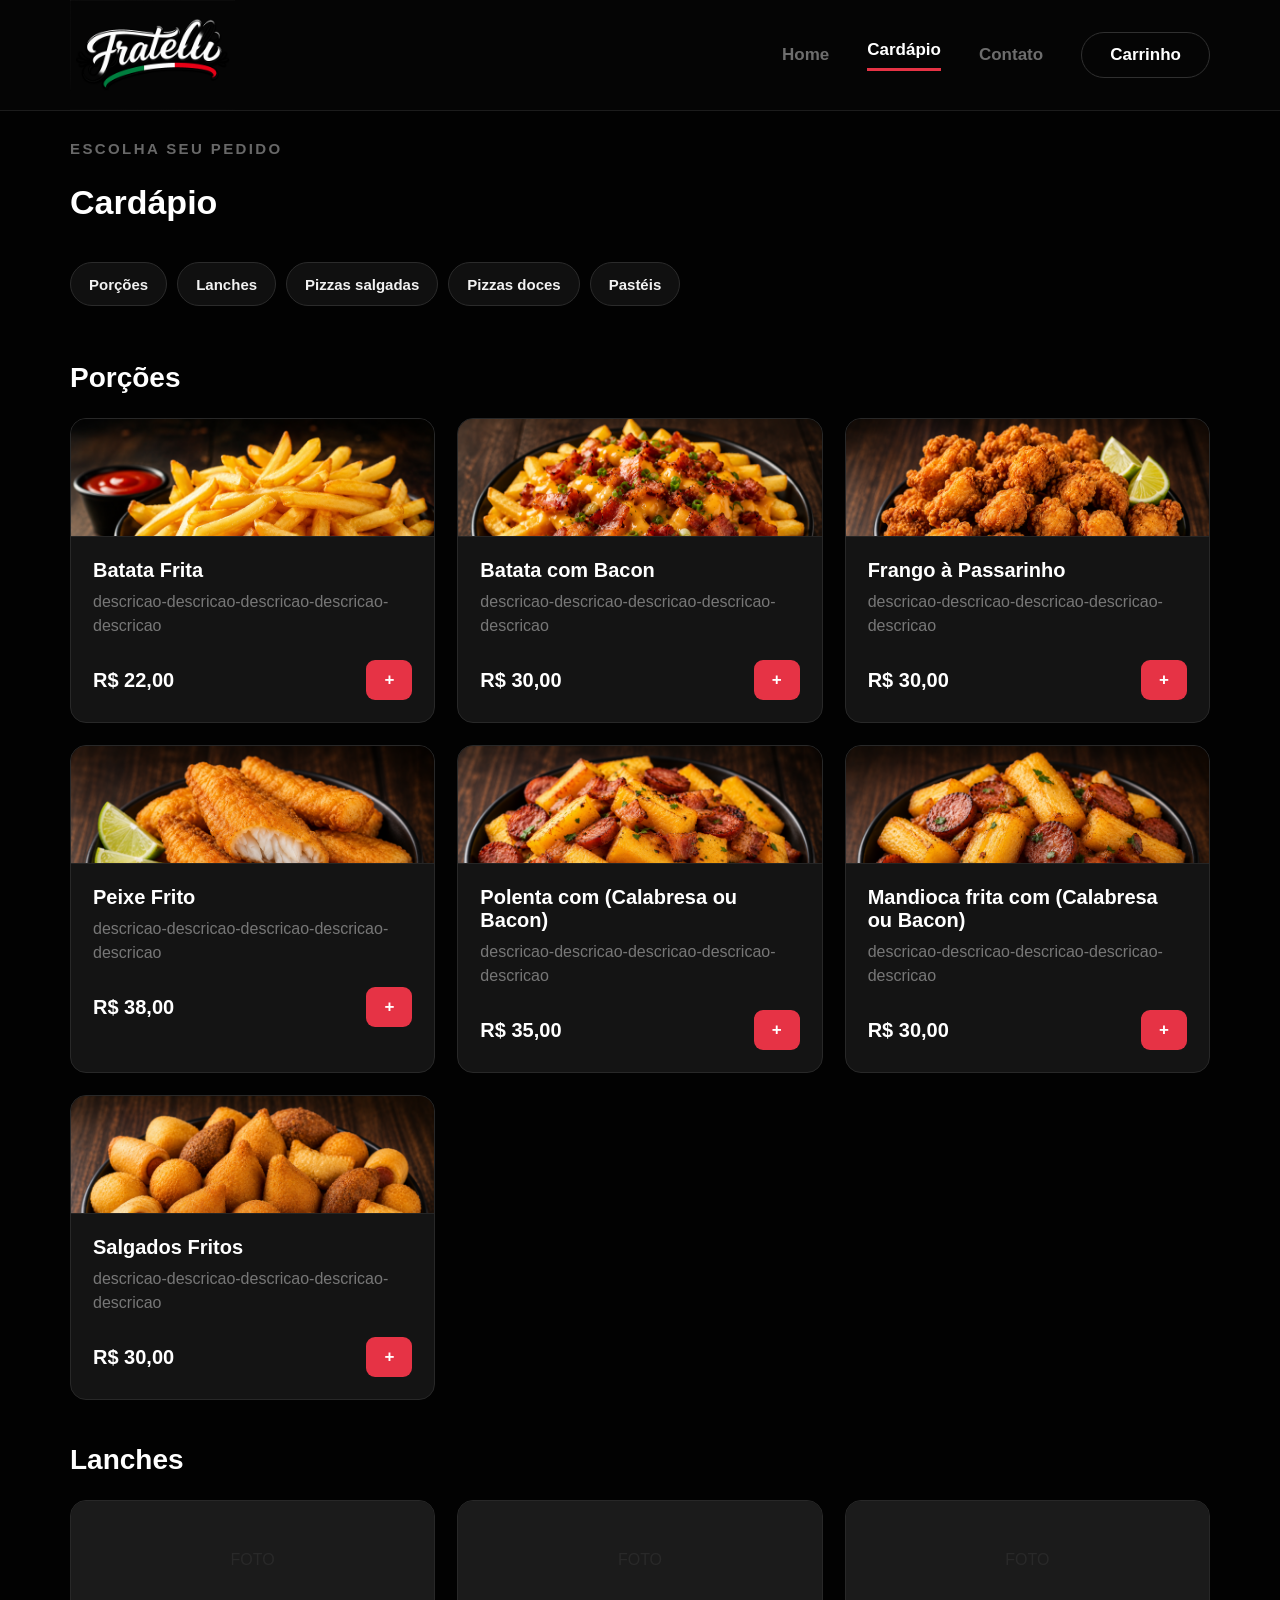
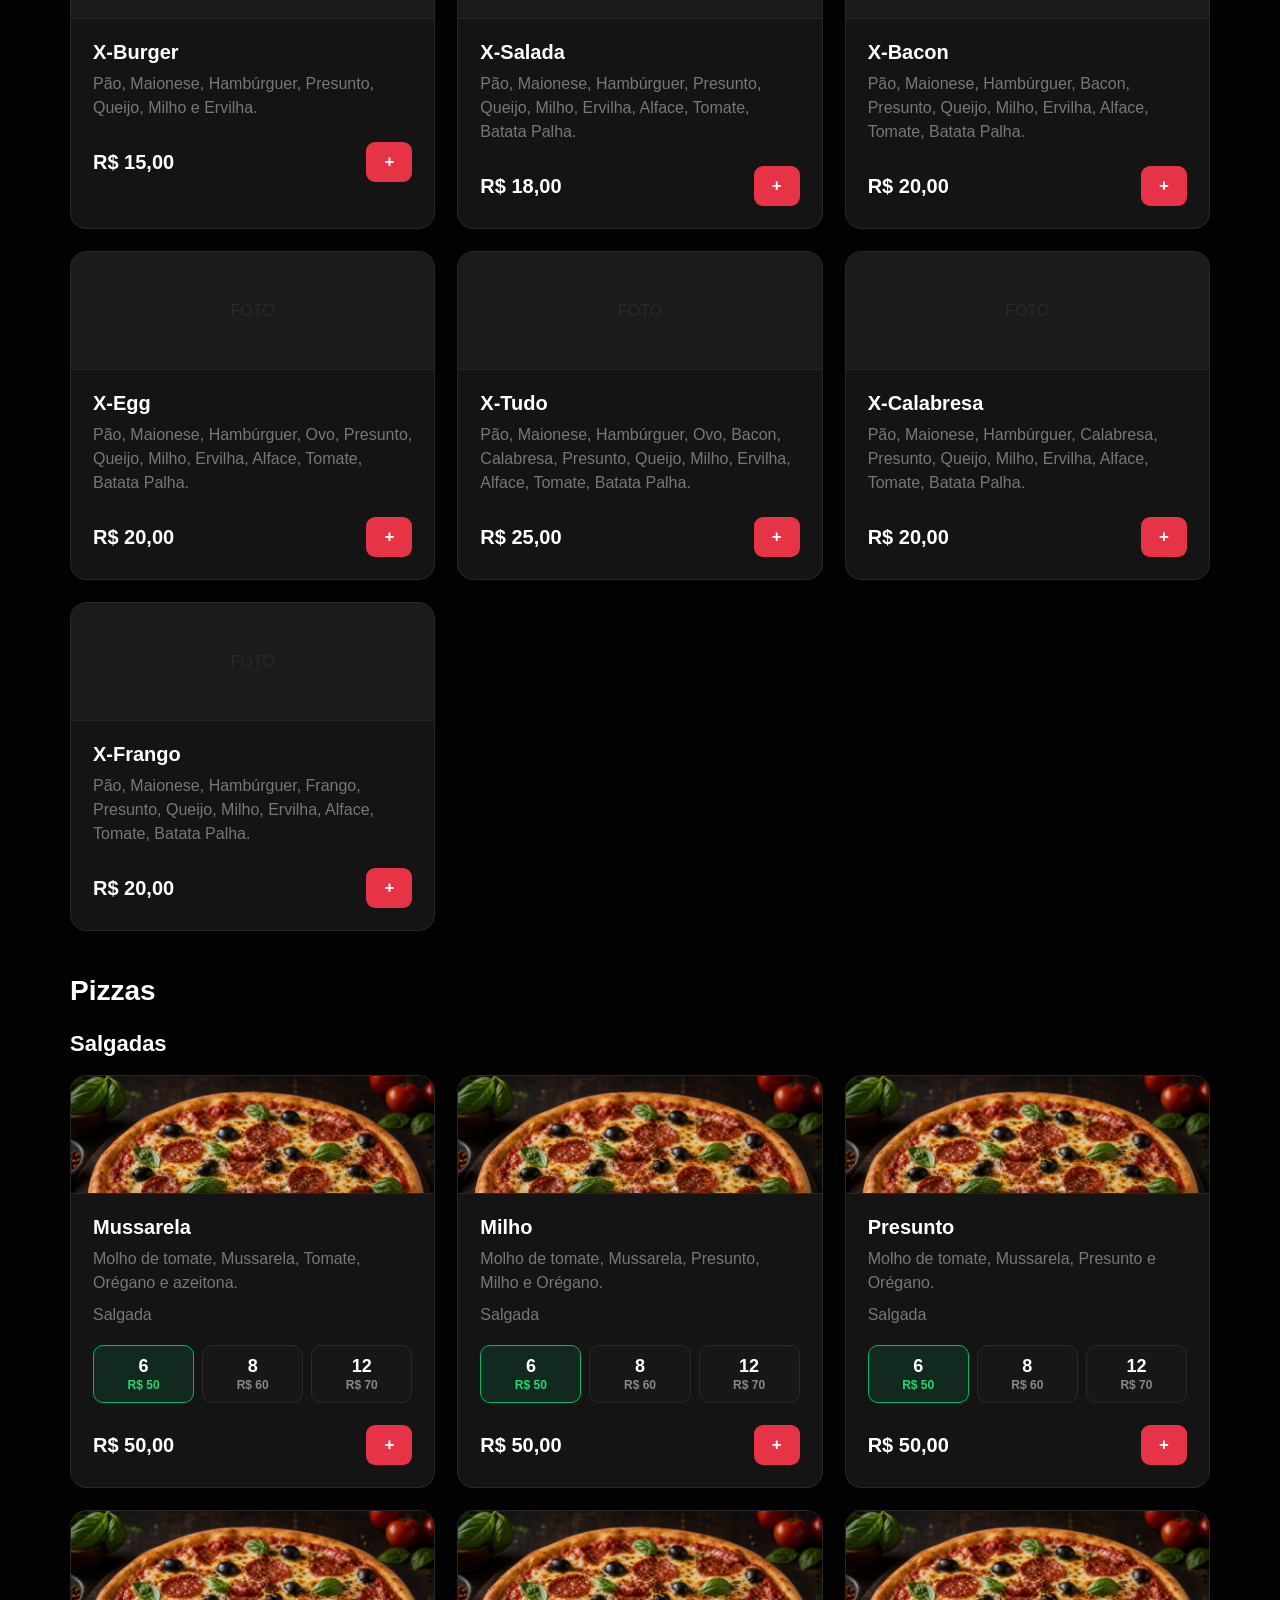
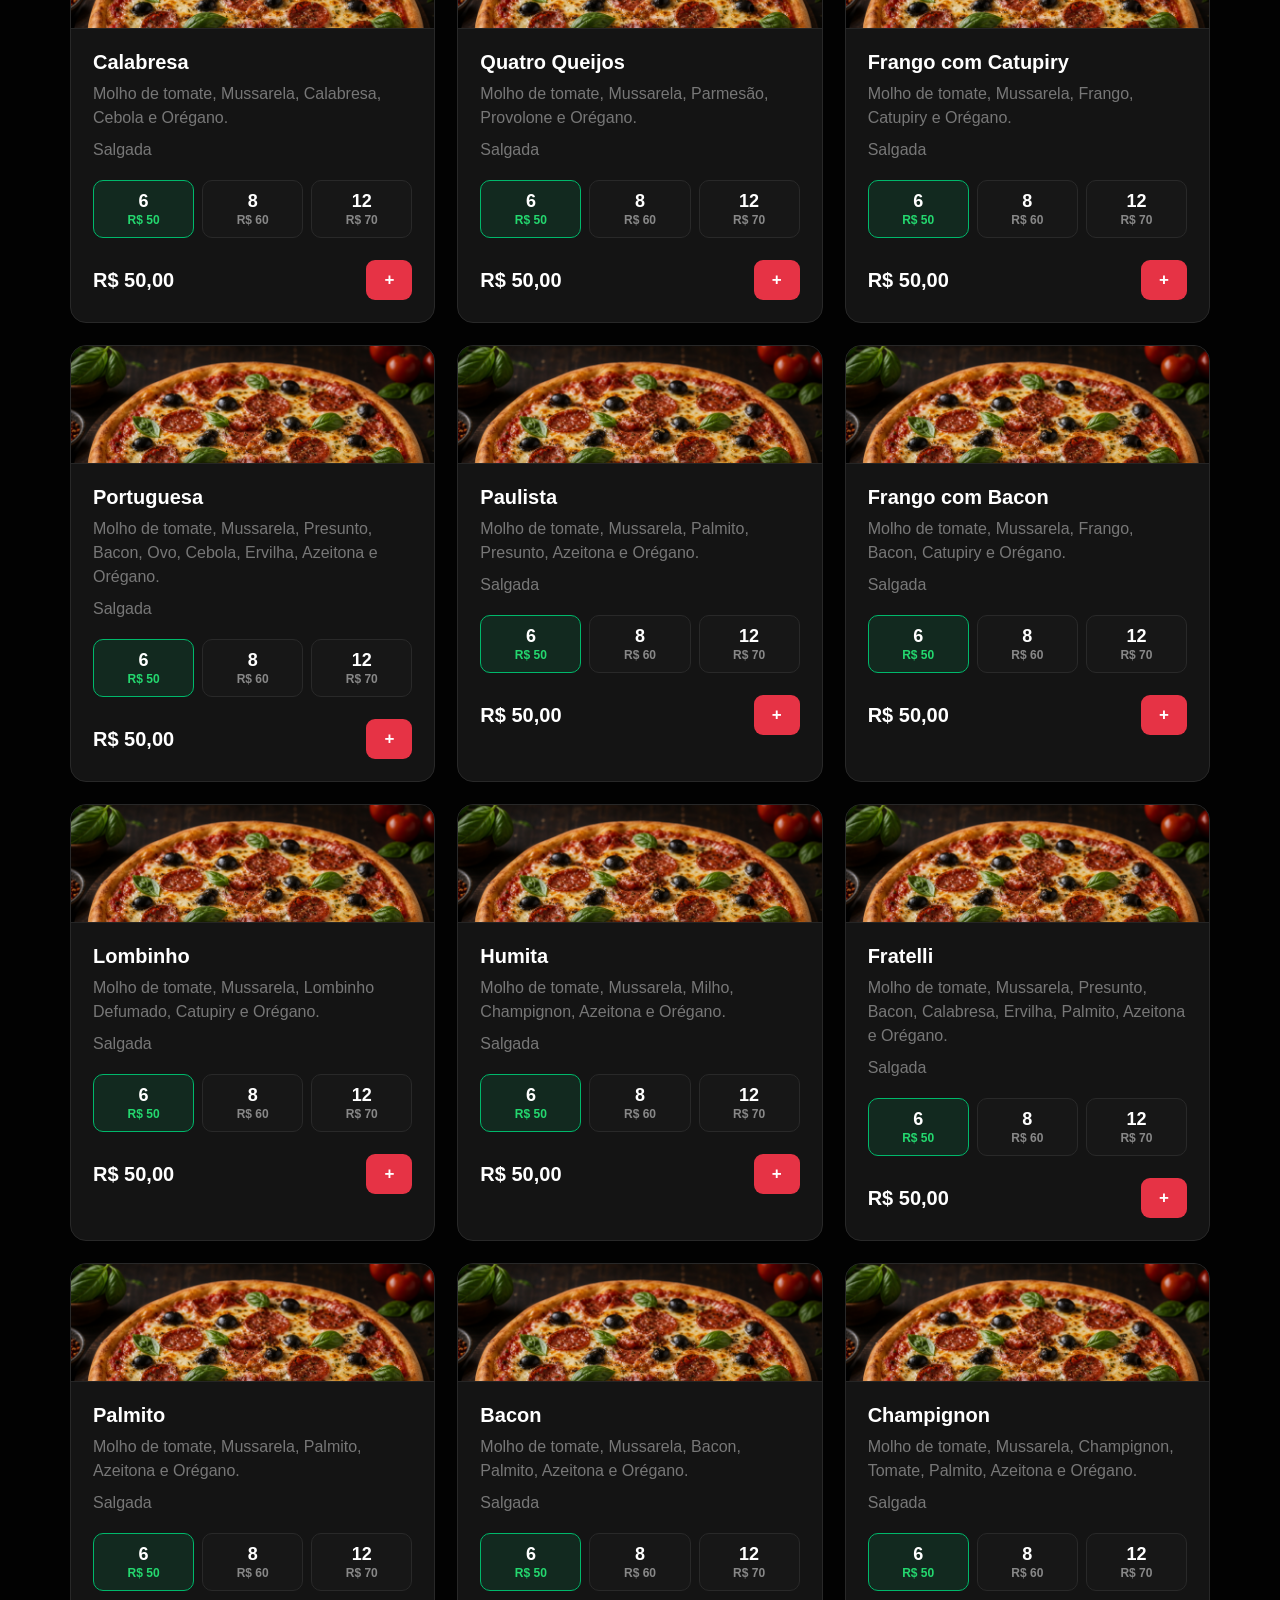
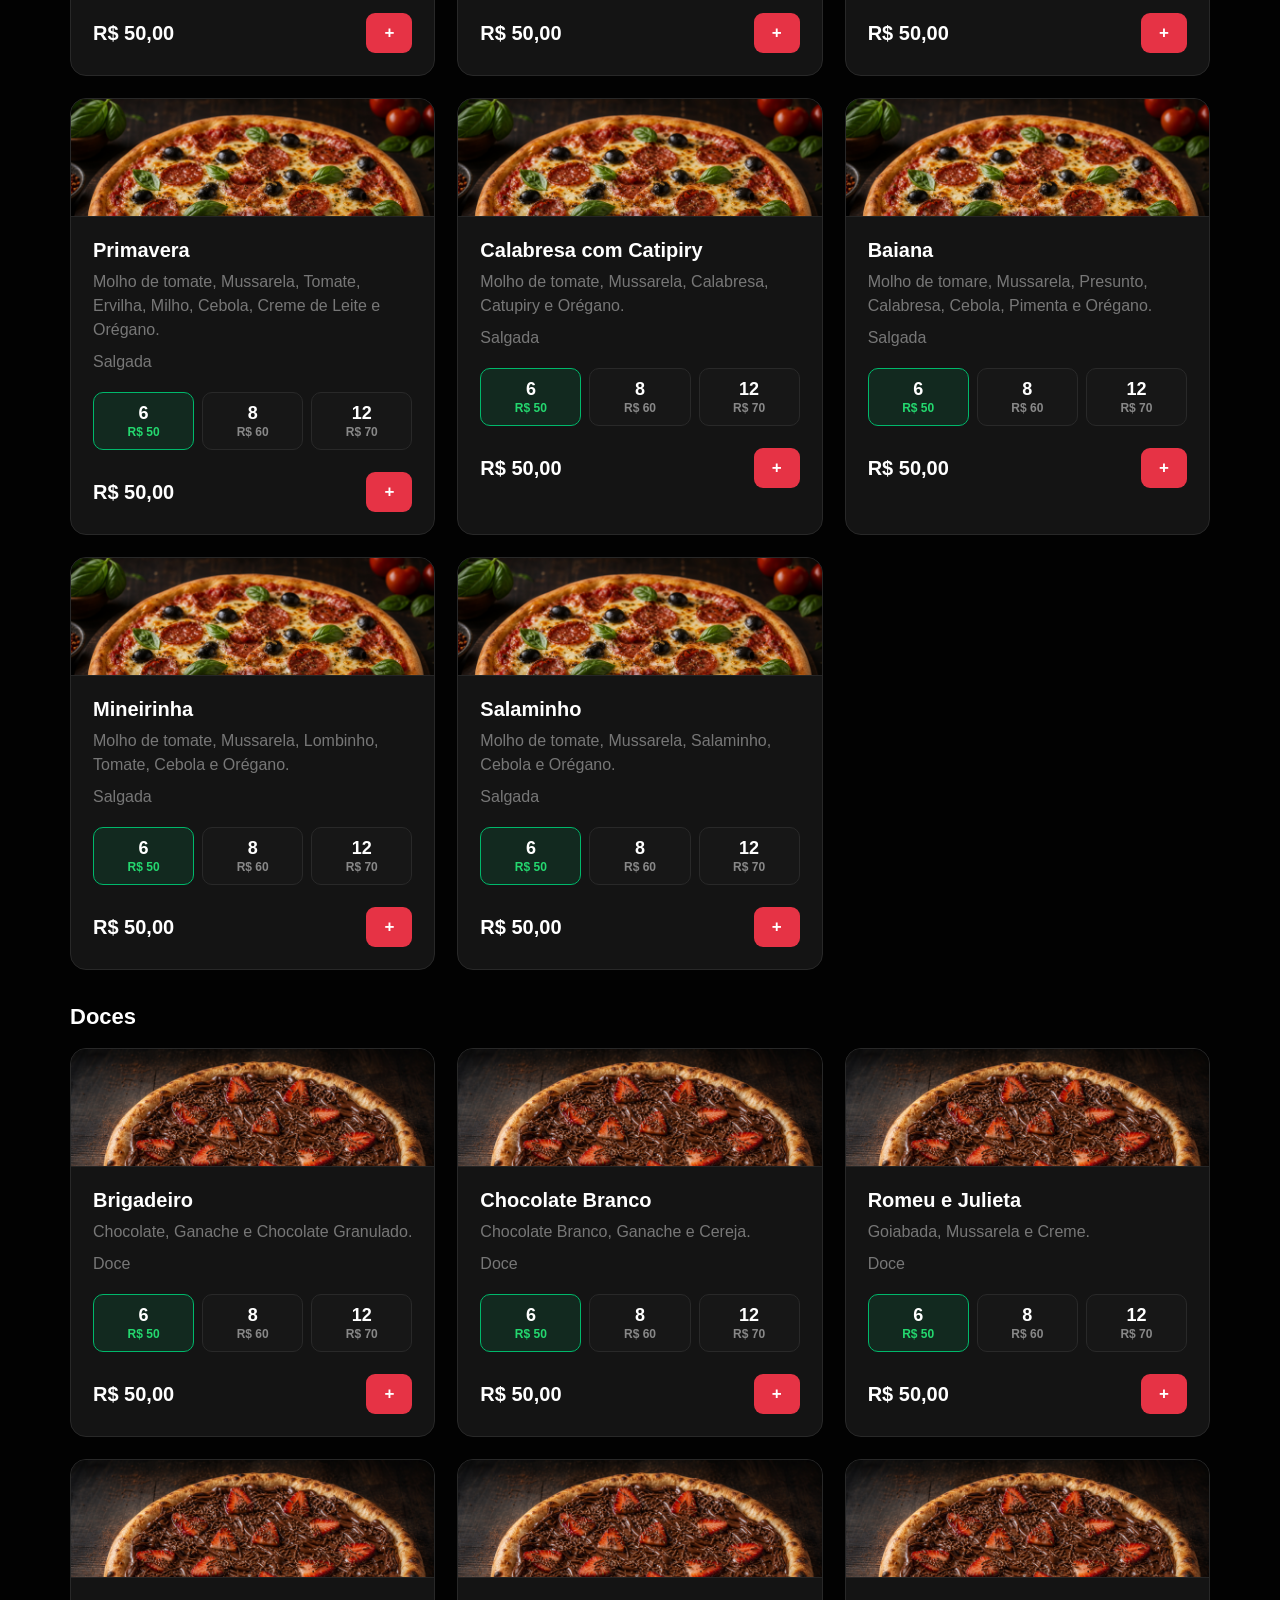
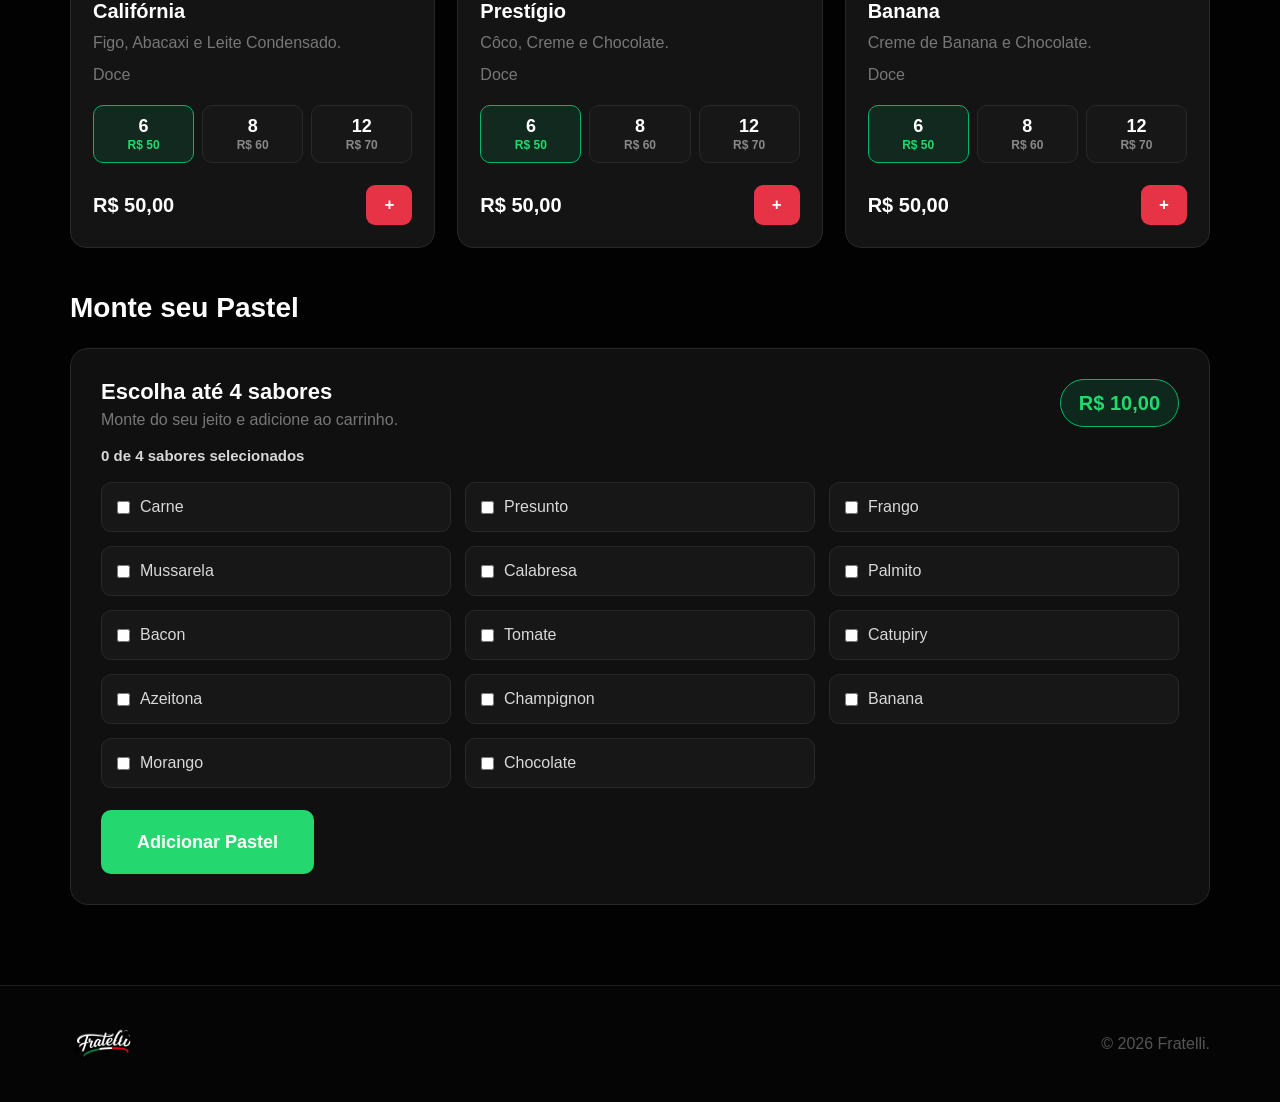
==== cardapio.html @ b5bcf0e9 "Versão inicial com estrutura e funções iniciais" ====
<!DOCTYPE html>
<html lang="pt-BR">
<head>
  <meta charset="UTF-8">
  <meta name="viewport" content="width=device-width, initial-scale=1.0">
  <title>Cardápio | Fratelli</title>
  <link rel="stylesheet" href="css/style.css">
  <script defer src="js/app.js"></script>
  <script defer src="js/cart.js"></script>
  <script defer src="js/cardapio.js"></script>
</head>
<body>

<header class="header">
  <div class="container nav-wrapper">
    <a href="index.html" aria-label="Fratelli">
      <img src="assets/logo.png" class="logo" alt="Logo Fratelli" onerror="this.style.display='none'">
    </a>

    <nav class="desktop-menu">
      <a href="index.html" class="">Home</a>
<a href="cardapio.html" class="active">Cardápio</a>
<a href="contato.html" class="">Contato</a>
<a href="carrinho.html" class="nav-cart ">Carrinho</a>
    </nav>

    <button class="mobile-btn" onclick="toggleMenu()" aria-label="Abrir menu">
      ☰
    </button>
  </div>

  <nav id="mobileMenu" class="mobile-menu">
    <a href="index.html" onclick="closeMenu()">Home</a>
<a href="cardapio.html" onclick="closeMenu()">Cardápio</a>
<a href="contato.html" onclick="closeMenu()">Contato</a>
<a href="carrinho.html" onclick="closeMenu()">Carrinho</a>
  </nav>
</header>


<main class="container page-spacing">
  <p class="eyebrow">Escolha seu pedido</p>
  <h1 class="page-title">Cardápio</h1>
  <p id="aviso-cardapio" class="product-meta"></p>

  <nav class="menu-sections" aria-label="Seções do cardápio">
    <a href="#porcoes-section">Porções</a>
    <a href="#lanches-section">Lanches</a>
    <a href="#pizzas-salgadas-section">Pizzas salgadas</a>
    <a href="#pizzas-doces-section">Pizzas doces</a>
    <a href="#pasteis-section">Pastéis</a>
  </nav>

  <section id="porcoes-section" class="menu-section">
    <h2 class="category-title">Porções</h2>
    <div id="porcoes" class="products-grid"></div>
  </section>

  <section id="lanches-section" class="menu-section">
    <h2 class="category-title">Lanches</h2>
    <div id="lanches" class="products-grid"></div>
  </section>

  <section id="pizzas-section" class="menu-section">
    <h2 class="category-title">Pizzas</h2>
    <div id="pizzas-salgadas-section" class="pizza-group">
      <h3 class="subcategory-title">Salgadas</h3>
      <div id="pizzas-salgadas" class="products-grid"></div>
    </div>

    <div id="pizzas-doces-section" class="pizza-group">
      <h3 class="subcategory-title">Doces</h3>
      <div id="pizzas-doces" class="products-grid"></div>
    </div>
  </section>

  <section id="pasteis-section" class="menu-section">
    <h2 class="category-title">Monte seu Pastel</h2>

    <div class="glass-card pastel-box reveal">
      <div class="pastel-head">
        <div>
          <h3>Escolha até 4 sabores</h3>
          <p class="pastel-text">Monte do seu jeito e adicione ao carrinho.</p>
        </div>

        <strong class="pastel-price">R$ 10,00</strong>
      </div>

      <p id="pastel-contador" class="pastel-counter">0 de 4 sabores selecionados</p>

      <div id="sabores" class="sabores-grid"></div>

      <button class="btn-green big-btn" onclick="adicionarPastel()">
        Adicionar Pastel
      </button>
    </div>
  </section>
</main>

<footer>
  <div class="container footer-content">
    <img src="assets/logo.png" class="footer-logo" alt="Logo Fratelli" onerror="this.style.display='none'">
    <p>© 2026 Fratelli.</p>
  </div>
</footer>
</body>
</html>
---- css/style.css ----
html,
body {
  overflow-x: hidden;
}

:root {
  --bg: #020202;
  --section: #080808;
  --card: #141414;
  --card-2: #1a1a1a;
  --border: #242424;
  --text: #ffffff;
  --muted: #747474;
  --green: #00b86b;
  --green-light: #24d86f;
  --red: #e63345;
  --white: #ffffff;
}

* {
  margin: 0;
  padding: 0;
  box-sizing: border-box;
}

html {
  scroll-behavior: smooth;
}

body {
  background: var(--bg);
  color: var(--text);
  font-family: Inter, Arial, sans-serif;
  min-height: 100vh;
}

a {
  color: inherit;
  text-decoration: none;
}

button,
input,
select,
textarea {
  font: inherit;
}

button {
  cursor: pointer;
}

img {
  max-width: 100%;
  display: block;
}

.container {
  width: 100%;
  max-width: 1180px;
  margin: auto;
  padding-left: 20px;
  padding-right: 20px;
}

/* HEADER */

.header {
  position: fixed;
  top: 0;
  width: 100%;
  z-index: 999;
  background: #050505;
  border-bottom: 1px solid #1c1c1c;
}

.nav-wrapper {
  min-height: 92px;
  display: flex;
  align-items: center;
  justify-content: space-between;
  gap: 20px;
}

.logo {
  height: 110px;
  width: auto;
  max-width: 320px;
  object-fit: contain;
}

.desktop-menu {
  display: flex;
  gap: 38px;
  align-items: center;
}

.desktop-menu a {
  color: #6d6d6d;
  font-size: 17px;
  font-weight: 700;
  transition: 0.25s;
}

.desktop-menu a:hover,
.desktop-menu a.active {
  color: #fff;
}

.desktop-menu a.active {
  border-bottom: 3px solid var(--red);
  padding-bottom: 8px;
}

.nav-cart {
  border: 1px solid #303030;
  border-radius: 999px;
  padding: 12px 28px;
  color: #fff !important;
}

.mobile-btn {
  display: none;
}

.mobile-menu {
  display: none;
}

/* HERO */

.hero {
  min-height: 690px;
  padding-top: 120px;
  display: flex;
  align-items: center;
  border-bottom: 6px solid transparent;
  border-image: linear-gradient(to right,
      var(--green) 0%,
      var(--green) 33%,
      #fff 33%,
      #fff 66%,
      var(--red) 66%,
      var(--red) 100%) 1;
}

.hero-grid {
  display: grid;
  grid-template-columns: 1.1fr 0.9fr;
  gap: 70px;
  align-items: center;
}

.italy-bar {
  display: flex;
  gap: 14px;
  margin-bottom: 22px;
}

.italy-bar span {
  width: 34px;
  height: 4px;
  border-radius: 20px;
}

.green {
  background: var(--green);
}

.white {
  background: #fff;
}

.red {
  background: var(--red);
}

.eyebrow {
  color: #686868;
  letter-spacing: 0.16em;
  text-transform: uppercase;
  font-weight: 800;
  font-size: 15px;
  margin-bottom: 26px;
}

.hero h1 {
  max-width: 610px;
  font-size: 58px;
  line-height: 1.12;
  font-weight: 900;
  font-style: italic;
  letter-spacing: -1px;
}

.hero h1::after {
  content: "";
  display: block;
  width: 170px;
  height: 5px;
  margin-top: 8px;
  background: linear-gradient(to right,
      var(--green) 0%,
      var(--green) 33%,
      #fff 33%,
      #fff 66%,
      var(--red) 66%,
      var(--red) 100%);
}

.hero p {
  margin-top: 28px;
  max-width: 640px;
  color: #777;
  font-size: 21px;
  line-height: 1.7;
}

.hero-buttons,
.actions-row {
  display: flex;
  gap: 18px;
  margin-top: 50px;
  flex-wrap: wrap;
}

.btn-white,
.btn-green,
.btn-ghost,
.btn-red {
  display: inline-flex;
  align-items: center;
  justify-content: center;
  min-height: 64px;
  padding: 0 36px;
  border-radius: 10px;
  font-size: 18px;
  font-weight: 800;
  transition: 0.25s;
  border: none;
}

.btn-white {
  background: #fff;
  color: #000;
}

.btn-green {
  background: var(--green-light);
  color: #fff;
}

.btn-ghost {
  border: 1px solid #333;
  color: #fff;
  background: transparent;
}

.btn-red {
  background: var(--red);
  color: #fff;
}

.btn-white:hover,
.btn-green:hover,
.btn-ghost:hover,
.btn-red:hover {
  transform: translateY(-3px);
}

.hero-image {
  background: #111;
  border: 1px solid #2a2a2a;
  border-radius: 22px;
  padding: 24px;
}

.hero-placeholder {
  height: 150px;
  border-radius: 14px;
  background: #1a1a1a;
  border: 1px solid #333;
  display: grid;
  place-items: center;
  color: #303030;
  margin-bottom: 22px;
  overflow: hidden;
}

.hero-placeholder img {
  width: 100%;
  height: 100%;
  object-fit: cover;
}

.hero-image::after {
  content: "Pizza do dia\a Margherita especial\a\a R$ 39,90";
  white-space: pre-line;
  display: block;
  text-align: center;
  font-weight: 800;
  line-height: 1.6;
}

/* SECTIONS */

.info-section,
.section {
  background: #080808;
  padding: 54px 0;
  border-bottom: 1px solid #1d1d1d;
}

.info-grid,
.contact-grid {
  display: grid;
  grid-template-columns: repeat(3, 1fr);
}

.info-card {
  padding: 28px 40px;
  border-right: 1px solid #222;
  transition: 0.25s;
}

.info-card:last-child {
  border-right: none;
}

.info-card:hover {
  background: #0d0d0d;
}

.info-card h2,
.info-card h3 {
  font-size: 20px;
  font-weight: 900;
}

.info-card p {
  color: #6f6f6f;
  margin-top: 6px;
  font-size: 16px;
  line-height: 1.5;
}

.section-head {
  display: flex;
  justify-content: space-between;
  align-items: center;
  margin-bottom: 28px;
  gap: 20px;
}

.section-head h2,
.page-title {
  font-size: 34px;
  font-weight: 900;
}

.section-head p {
  color: #777;
}

.promo-banner {
  background: #101010;
  border: 1px solid #252525;
  color: #fff;
  border-radius: 14px;
  padding: 28px;
  font-size: 22px;
  font-weight: 900;
}

/* PAGES */

.page-spacing {
  padding-top: 140px;
  padding-bottom: 80px;
}

.category-title {
  font-size: 28px;
  font-weight: 900;
  margin: 44px 0 24px;
}

.menu-sections {
  position: sticky;
  top: 92px;
  z-index: 20;
  display: flex;
  gap: 10px;
  overflow-x: auto;
  margin-top: 28px;
  padding: 12px 0;
  background: var(--bg);
  scrollbar-width: none;
}

.menu-sections::-webkit-scrollbar {
  display: none;
}

.menu-sections a {
  flex: 0 0 auto;
  min-height: 44px;
  display: inline-flex;
  align-items: center;
  justify-content: center;
  border: 1px solid #2b2b2b;
  border-radius: 999px;
  padding: 0 18px;
  background: #101010;
  color: #f2f2f2;
  font-size: 15px;
  font-weight: 800;
  transition: 0.25s;
}

.menu-sections a:hover {
  border-color: var(--red);
  color: #fff;
}

.menu-section,
.pizza-group {
  scroll-margin-top: 162px;
}

.pizza-group + .pizza-group {
  margin-top: 34px;
}

.subcategory-title {
  font-size: 22px;
  font-weight: 900;
  margin: 0 0 18px;
  color: #fff;
}

.products-grid {
  display: grid;
  grid-template-columns: repeat(3, 1fr);
  gap: 22px;
}

.product-card {
  background: #141414;
  border: 1px solid #282828;
  border-radius: 16px;
  overflow: hidden;
  transition: 0.25s;
}

.product-card:hover {
  transform: translateY(-5px);
  border-color: #3a3a3a;
}

.product-image {
  height: 118px;
  background: #1b1b1b;
  border-bottom: 1px solid #252525;
  display: grid;
  place-items: center;
  color: #292929;
  overflow: hidden;
}

.product-image img {
  width: 100%;
  height: 100%;
  object-fit: cover;
}

.product-content {
  padding: 22px;
}

.product-content h3 {
  font-size: 20px;
  font-weight: 900;
}

.product-content p,
.product-meta {
  color: #777;
  margin-top: 8px;
  line-height: 1.5;
}

.product-bottom {
  margin-top: 22px;
  display: flex;
  align-items: center;
  justify-content: space-between;
  gap: 16px;
}

.price {
  font-size: 20px;
  font-weight: 900;
  color: #fff;
}

.add-btn {
  background: var(--red);
  color: #fff;
  border: none;
  border-radius: 9px;
  padding: 10px 18px;
  font-size: 17px;
  font-weight: 900;
  transition: 0.25s;
}

.add-btn:hover {
  transform: scale(1.05);
}

.option-select,
.input {
  width: 100%;
  background: #171717;
  color: #fff;
  border: 1px solid #292929;
  border-radius: 10px;
  padding: 16px;
  margin-bottom: 14px;
  outline: none;
}

.option-select {
  margin-top: 18px;
}

.pizza-sizes {
  display: grid;
  grid-template-columns: repeat(3, 1fr);
  gap: 8px;
  margin-top: 18px;
}

.size-btn {
  min-height: 58px;
  display: flex;
  flex-direction: column;
  align-items: center;
  justify-content: center;
  gap: 3px;
  background: #171717;
  border: 1px solid #292929;
  border-radius: 10px;
  color: #fff;
  transition: 0.25s;
}

.size-btn span {
  font-size: 18px;
  font-weight: 900;
  line-height: 1;
}

.size-btn small {
  color: #888;
  font-size: 12px;
  font-weight: 800;
}

.size-btn:hover,
.size-btn.active {
  border-color: var(--green);
  background: rgba(0, 184, 107, 0.12);
}

.size-btn.active small {
  color: var(--green-light);
}

/* PASTEL */

.glass-card {
  background: #101010;
  border: 1px solid #292929;
  border-radius: 18px;
}

.pastel-box,
.checkout-box {
  padding: 30px;
}

.pastel-head {
  display: flex;
  align-items: flex-start;
  justify-content: space-between;
  gap: 20px;
  margin-bottom: 18px;
}

.pastel-head h3 {
  font-size: 22px;
  font-weight: 900;
}

.pastel-text {
  color: #777;
  margin-top: 6px;
}

.pastel-price {
  flex: 0 0 auto;
  display: inline-flex;
  align-items: center;
  justify-content: center;
  min-height: 48px;
  border-radius: 999px;
  padding: 0 18px;
  background: rgba(0, 184, 107, 0.14);
  border: 1px solid var(--green);
  color: var(--green-light);
  font-size: 20px;
  font-weight: 900;
}

.pastel-counter {
  margin-bottom: 18px;
  color: #d8d8d8;
  font-size: 15px;
  font-weight: 800;
}

.sabores-grid {
  display: grid;
  grid-template-columns: repeat(3, 1fr);
  gap: 14px;
  margin-bottom: 22px;
}

.sabor-item {
  background: #171717;
  border: 1px solid #292929;
  padding: 15px;
  border-radius: 10px;
  color: #d8d8d8;
  display: flex;
  align-items: center;
  gap: 10px;
  transition: 0.25s;
}

.sabor-item input {
  accent-color: var(--green);
}

.sabor-item.selected {
  border-color: var(--green);
  background: rgba(0, 184, 107, 0.12);
  color: #fff;
}

.sabor-item:has(input:disabled) {
  opacity: 0.55;
}

/* CART */

.cart-layout {
  display: grid;
  grid-template-columns: 1fr 430px;
  gap: 28px;
}

.checkout-box {
  position: sticky;
  top: 120px;
}

.checkout-box h2 {
  font-size: 26px;
  font-weight: 900;
  margin-bottom: 24px;
}

.cart-item {
  background: #101010;
  border: 1px solid #292929;
  border-radius: 18px;
  padding: 22px;
  margin-bottom: 16px;
  display: flex;
  justify-content: space-between;
  gap: 18px;
}

.cart-item h3 {
  font-size: 20px;
  font-weight: 900;
}

.cart-item p {
  color: #777;
  margin-top: 6px;
}

.cart-info strong {
  display: block;
  margin-top: 12px;
  color: #fff;
}

.cart-actions {
  display: flex;
  align-items: center;
  gap: 8px;
}

.remove-btn,
.qty-btn {
  background: var(--red);
  color: #fff;
  border: none;
  border-radius: 8px;
  padding: 8px 13px;
  font-weight: 900;
}

.qty-number {
  margin: 0 8px;
  font-weight: 900;
}

.total-box {
  border-top: 1px solid #292929;
  margin-top: 22px;
  padding-top: 22px;
  display: flex;
  justify-content: space-between;
  font-size: 24px;
  font-weight: 900;
}

.total-box strong {
  color: #fff;
}

.checkout-btn {
  width: 100%;
  margin-top: 22px;
}

.empty-cart {
  background: #101010;
  border: 1px dashed #292929;
  color: #777;
  border-radius: 18px;
  padding: 30px;
}

/* CONTACT */

.map-box {
  background: #101010;
  border: 1px solid #292929;
  border-radius: 18px;
  padding: 40px;
  margin-top: 30px;
  color: #777;
  text-align: center;
}

/* FOOTER */

footer {
  padding: 36px 0;
  border-top: 1px solid #1d1d1d;
  background: #050505;
}

.footer-content {
  display: flex;
  justify-content: space-between;
  align-items: center;
  color: #555;
}

.footer-logo {
  height: 44px;
}

/* TOAST */

.toast {
  position: fixed;
  bottom: 24px;
  left: 50%;
  transform: translateX(-50%);
  background: #111;
  border: 1px solid var(--green);
  color: #fff;
  padding: 14px 22px;
  border-radius: 999px;
  opacity: 0;
  transition: 0.25s;
  z-index: 9999;
}

.toast.show {
  opacity: 1;
}

/* ANIMAÇÕES */

.reveal {
  opacity: 0;
  transform: translateY(18px);
  transition: 0.6s;
}

.reveal.visible {
  opacity: 1;
  transform: translateY(0);
}

/* MOBILE */

@media (max-width: 900px) {

  html,
  body {
    overflow-x: hidden;
  }

  * {
    max-width: 100%;
  }

  .container {
    width: 100%;
    padding-left: 16px;
    padding-right: 16px;
  }

  .header {
    width: 100%;
  }

  .nav-wrapper {
    min-height: 84px;
    gap: 12px;
  }

  .logo {
    height: 82px;
    max-width: 240px;
    width: auto;
  }

  .desktop-menu {
    display: none;
  }

  .mobile-btn {
    display: flex;
    align-items: center;
    justify-content: center;
    flex-shrink: 0;

    width: 46px;
    height: 46px;

    background: #111;
    border: 1px solid #333;
    border-radius: 12px;

    color: white;
    font-size: 22px;
  }

  .mobile-menu {
    display: none;
    position: fixed;

    top: 84px;
    left: 0;

    width: 100%;

    background: #050505;
    border-bottom: 1px solid #222;

    padding: 16px;

    z-index: 998;
  }

  .mobile-menu.open {
    display: flex;
    flex-direction: column;
    gap: 12px;
  }

  .mobile-menu a {
    display: block;

    width: 100%;

    background: #111;
    border: 1px solid #252525;

    padding: 16px;

    border-radius: 12px;

    color: white;
    font-weight: 800;
  }

  .hero {
    padding-top: 120px;
    padding-bottom: 40px;

    min-height: auto;
  }

  .hero-grid {
    display: grid;
    grid-template-columns: 1fr;

    gap: 34px;
  }

  .hero h1 {
    font-size: 38px;
    line-height: 1.08;
  }


  .hero p {
    font-size: 16px;
    line-height: 1.6;
  }

  .hero-buttons,
  .actions-row {
    flex-direction: column;
    width: 100%;
    gap: 14px;
  }

  .btn-white,
  .btn-green,
  .btn-ghost,
  .btn-red {
    width: 100%;
    min-height: 58px;
  }

  .hero-image {
    width: 100%;
    padding: 14px;
  }

  .hero-placeholder {
    width: 100%;
    height: 240px;
  }

  .info-grid,
  .contact-grid,
  .cart-layout,
  .products-grid,
  .sabores-grid {
    display: grid;
    grid-template-columns: 1fr;
  }

  .section,
  .info-section {
    padding: 44px 0;
  }

  .section-head {
    display: flex;
    flex-direction: column;
    align-items: flex-start;
  }

  .section-head h2,
  .page-title {
    font-size: 38px;
  }

  .category-title {
    font-size: 28px;
  }

  .menu-sections {
    top: 84px;
    margin-left: -16px;
    margin-right: -16px;
    padding: 12px 16px;
    border-top: 1px solid #161616;
    border-bottom: 1px solid #161616;
  }

  .menu-sections a {
    min-height: 42px;
    padding: 0 16px;
    font-size: 14px;
  }

  .menu-section,
  .pizza-group {
    scroll-margin-top: 146px;
  }

  .product-card {
    width: 100%;
  }

  .product-image {
    width: 100%;
    height: 180px;
  }

  .product-content {
    padding: 20px;
  }

  .pastel-head {
    flex-direction: column;
    gap: 14px;
  }

  .pastel-price {
    width: 100%;
  }

  .product-bottom {
    flex-direction: column;
    align-items: stretch;
  }

  .add-btn {
    width: 100%;
  }

  .cart-layout {
    gap: 24px;
  }

  .checkout-box {
    position: static;
    width: 100%;
  }

  .cart-item {
    width: 100%;
    flex-direction: column;
    align-items: flex-start;
  }

  .cart-actions {
    width: 100%;
    justify-content: space-between;
  }

  .footer-content {
    flex-direction: column;
    gap: 18px;
    text-align: center;
  }

  .footer-logo {
    height: 56px;
  }
}

@media (max-width: 480px) {
  .container {
    width: min(100% - 22px, 1180px);
  }

  .logo {
    height: 54px;
    max-width: 165px;
  }

  .hero h1 {
    font-size: 36px;
  }

  .page-title {
    font-size: 38px;
  }

  .hero-placeholder {
    height: 210px;
  }

  .product-bottom {
    flex-direction: column;
    align-items: stretch;
  }

  .add-btn {
    width: 100%;
    border-radius: 10px;
  }

  .cart-item {
    padding: 18px;
  }

  .pastel-box,
  .checkout-box {
    padding: 22px;
  }
}
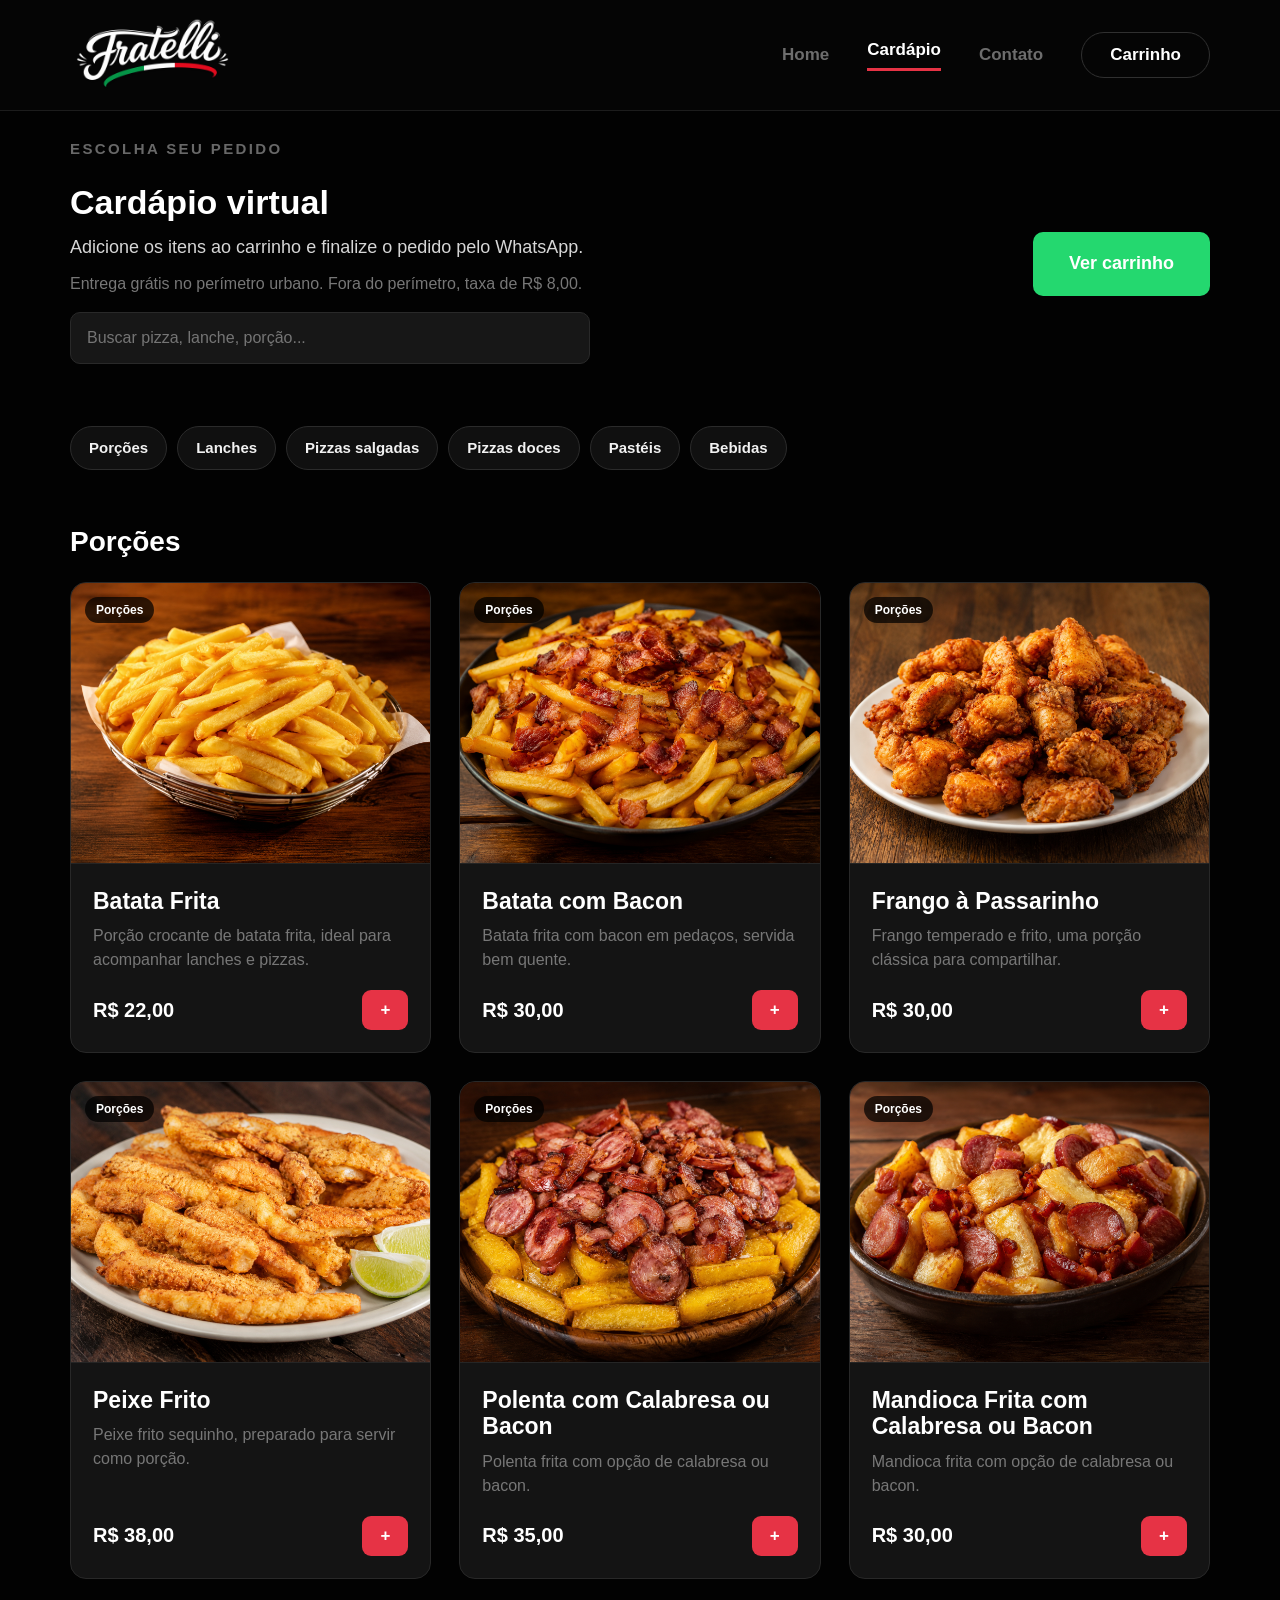
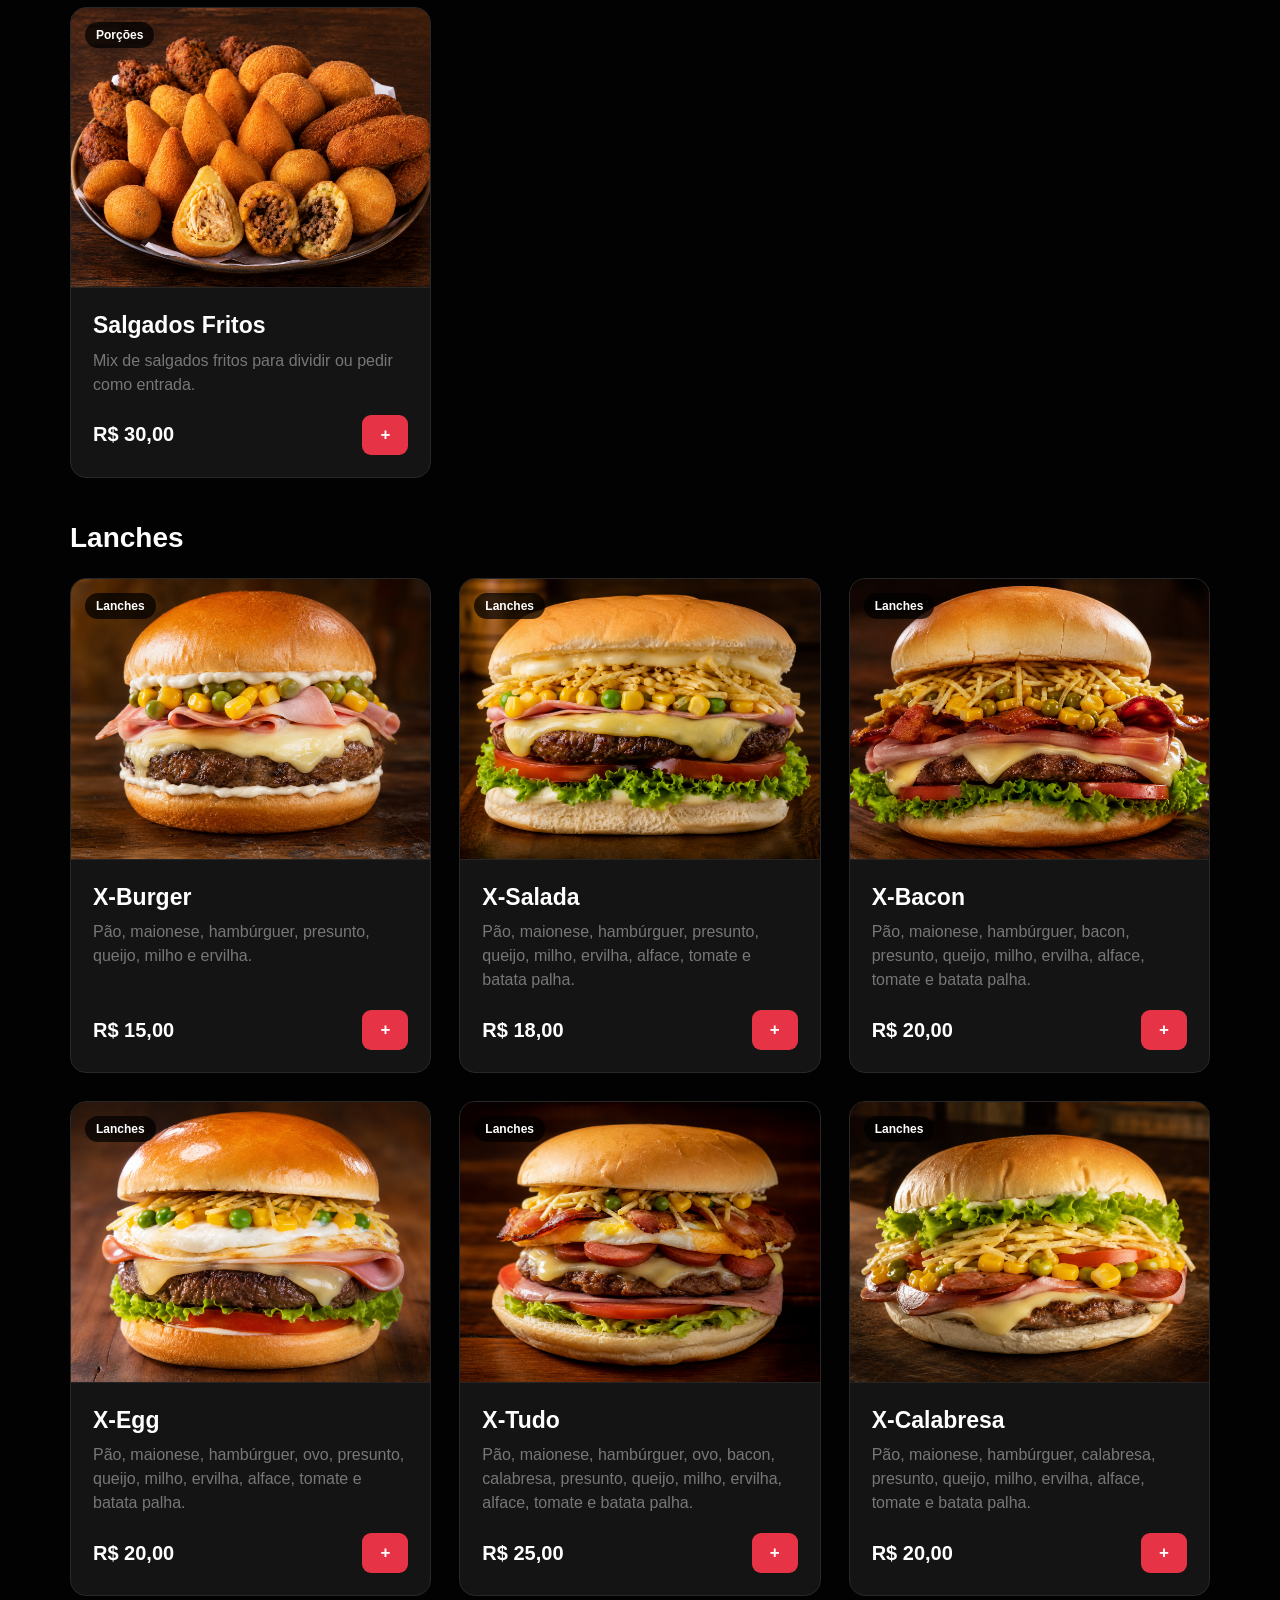
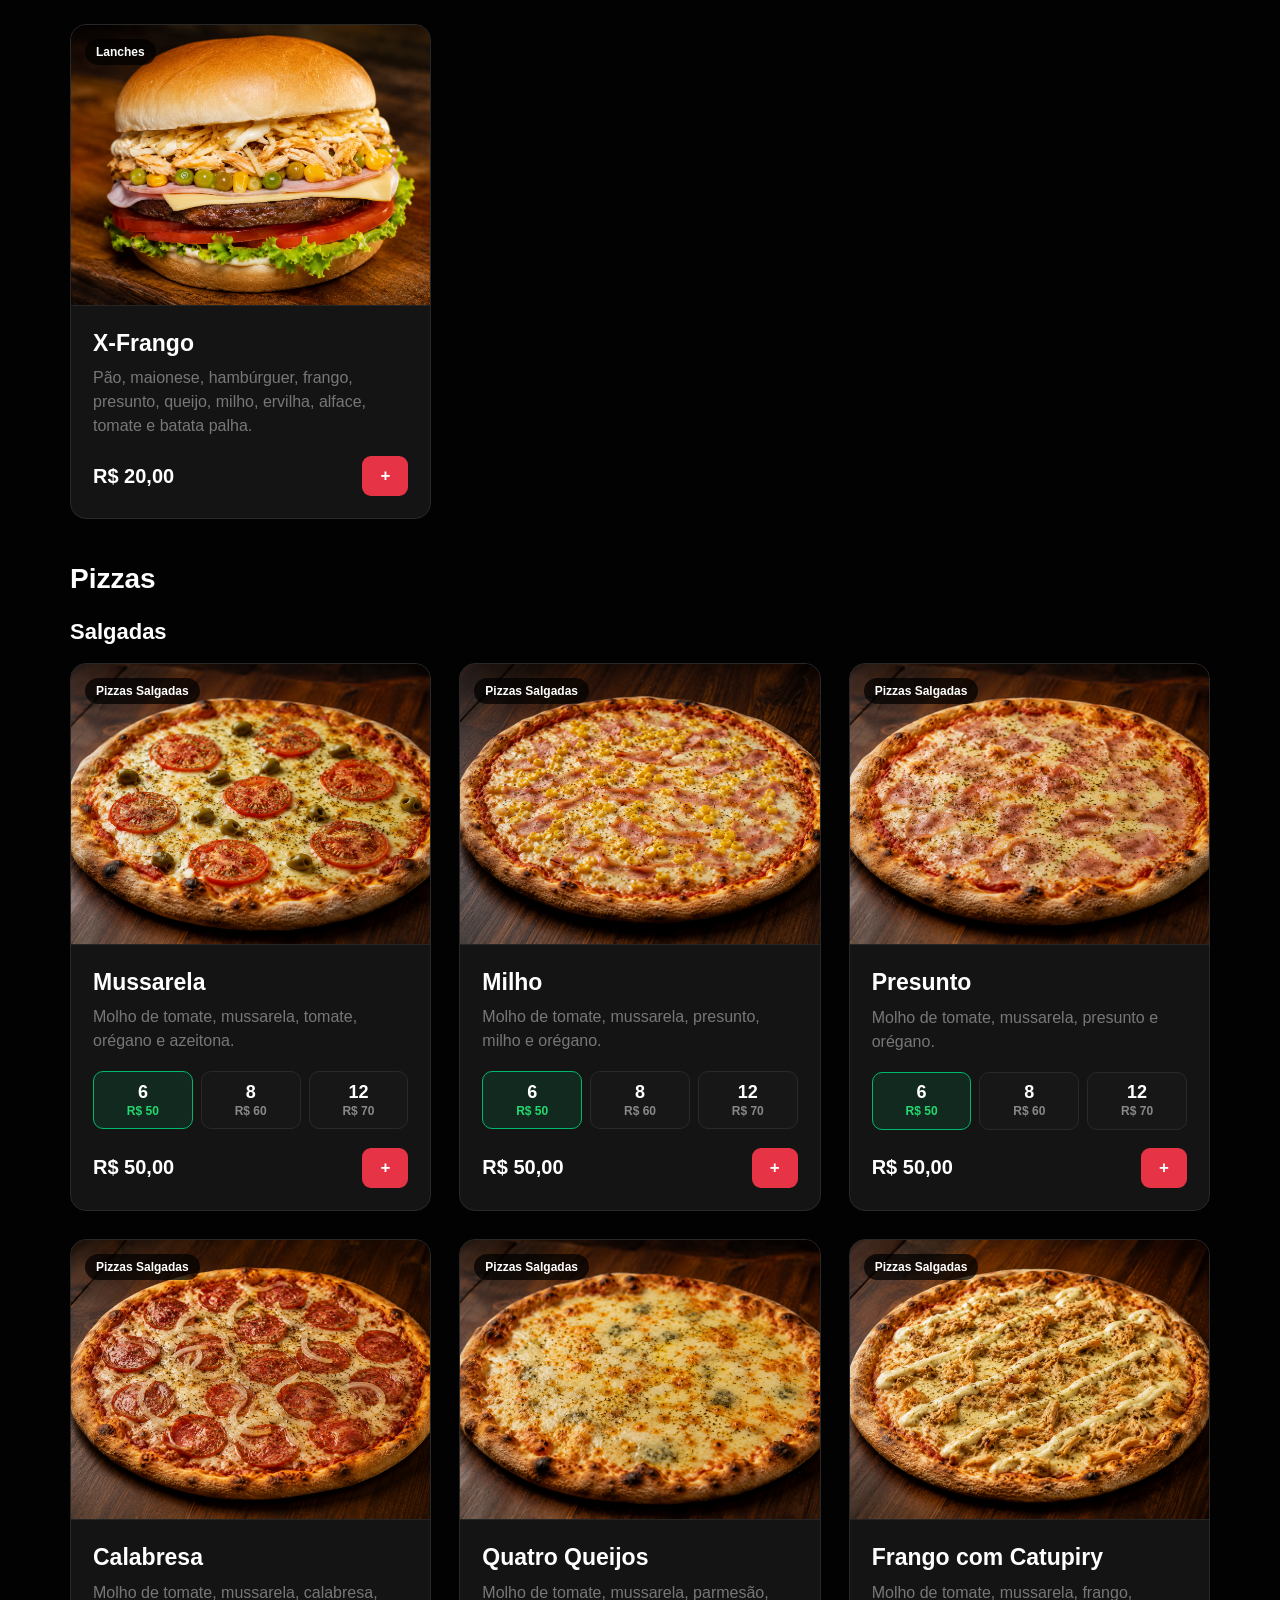
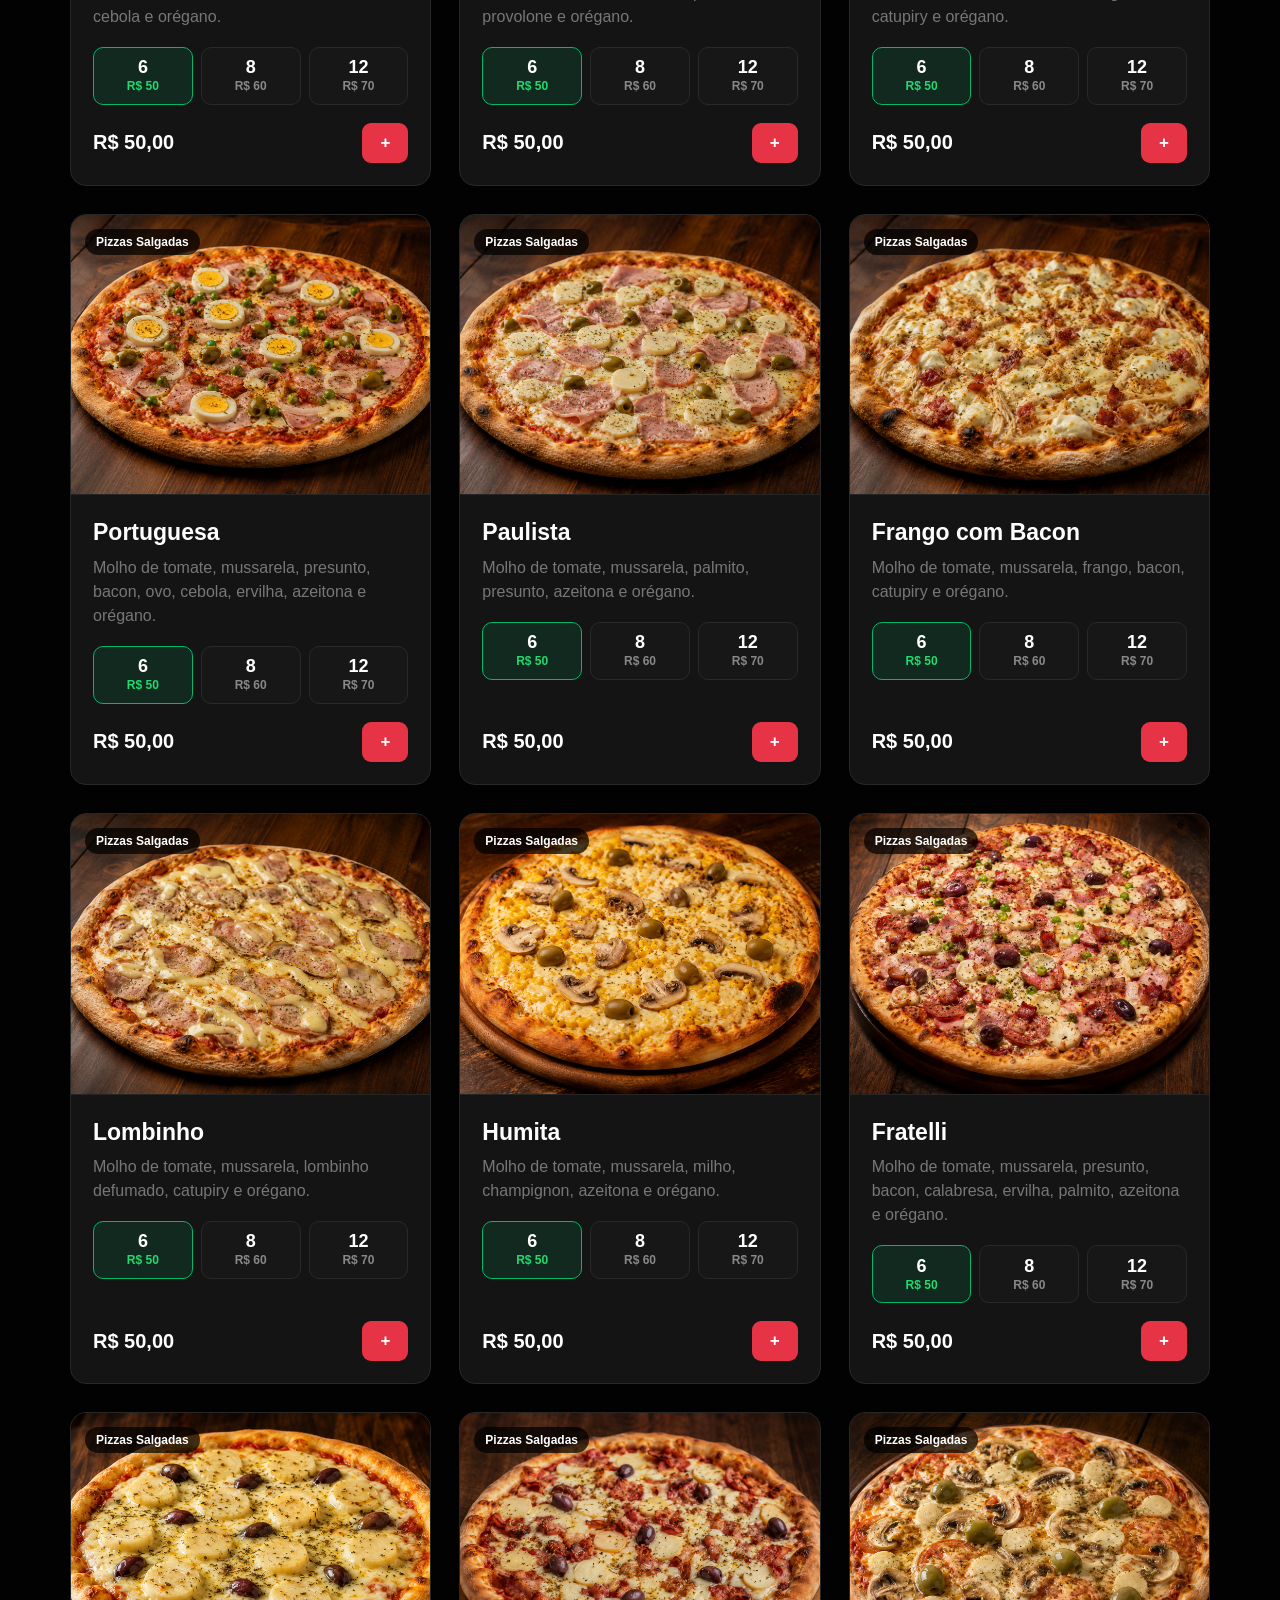
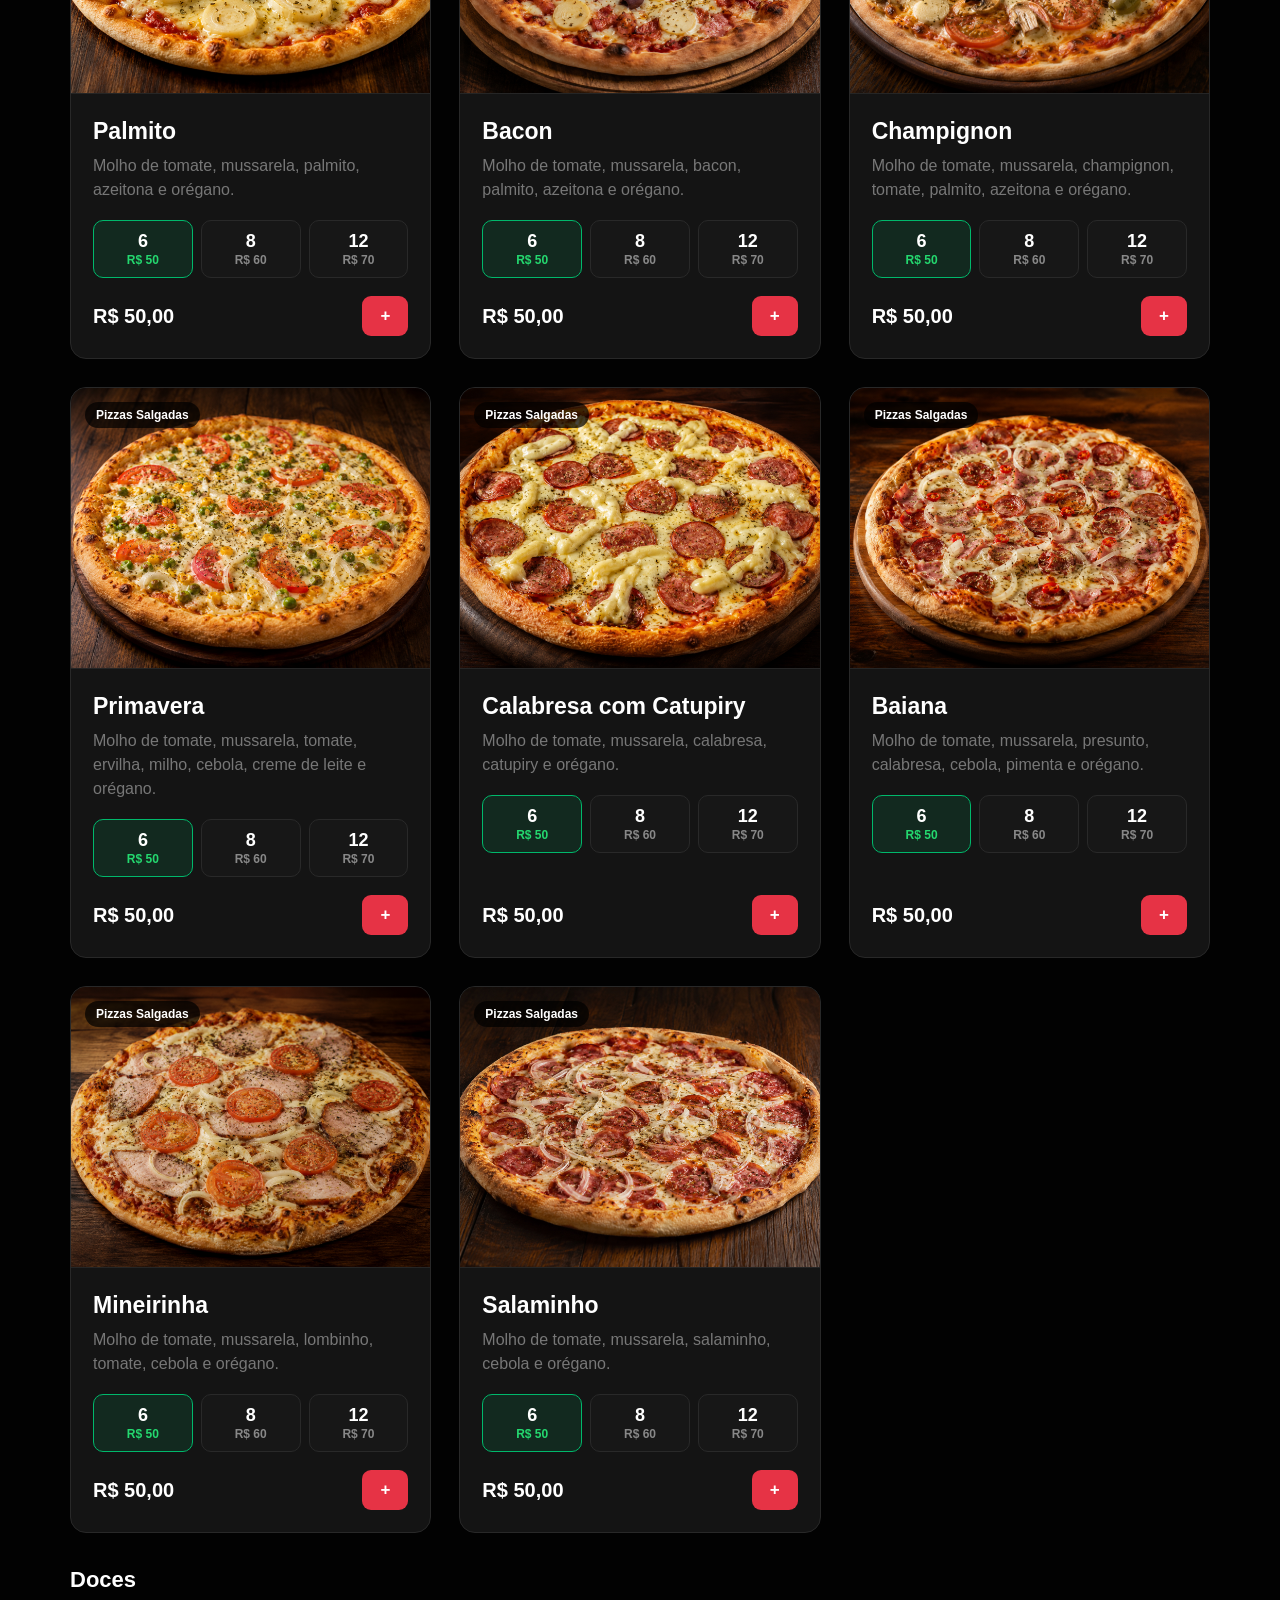
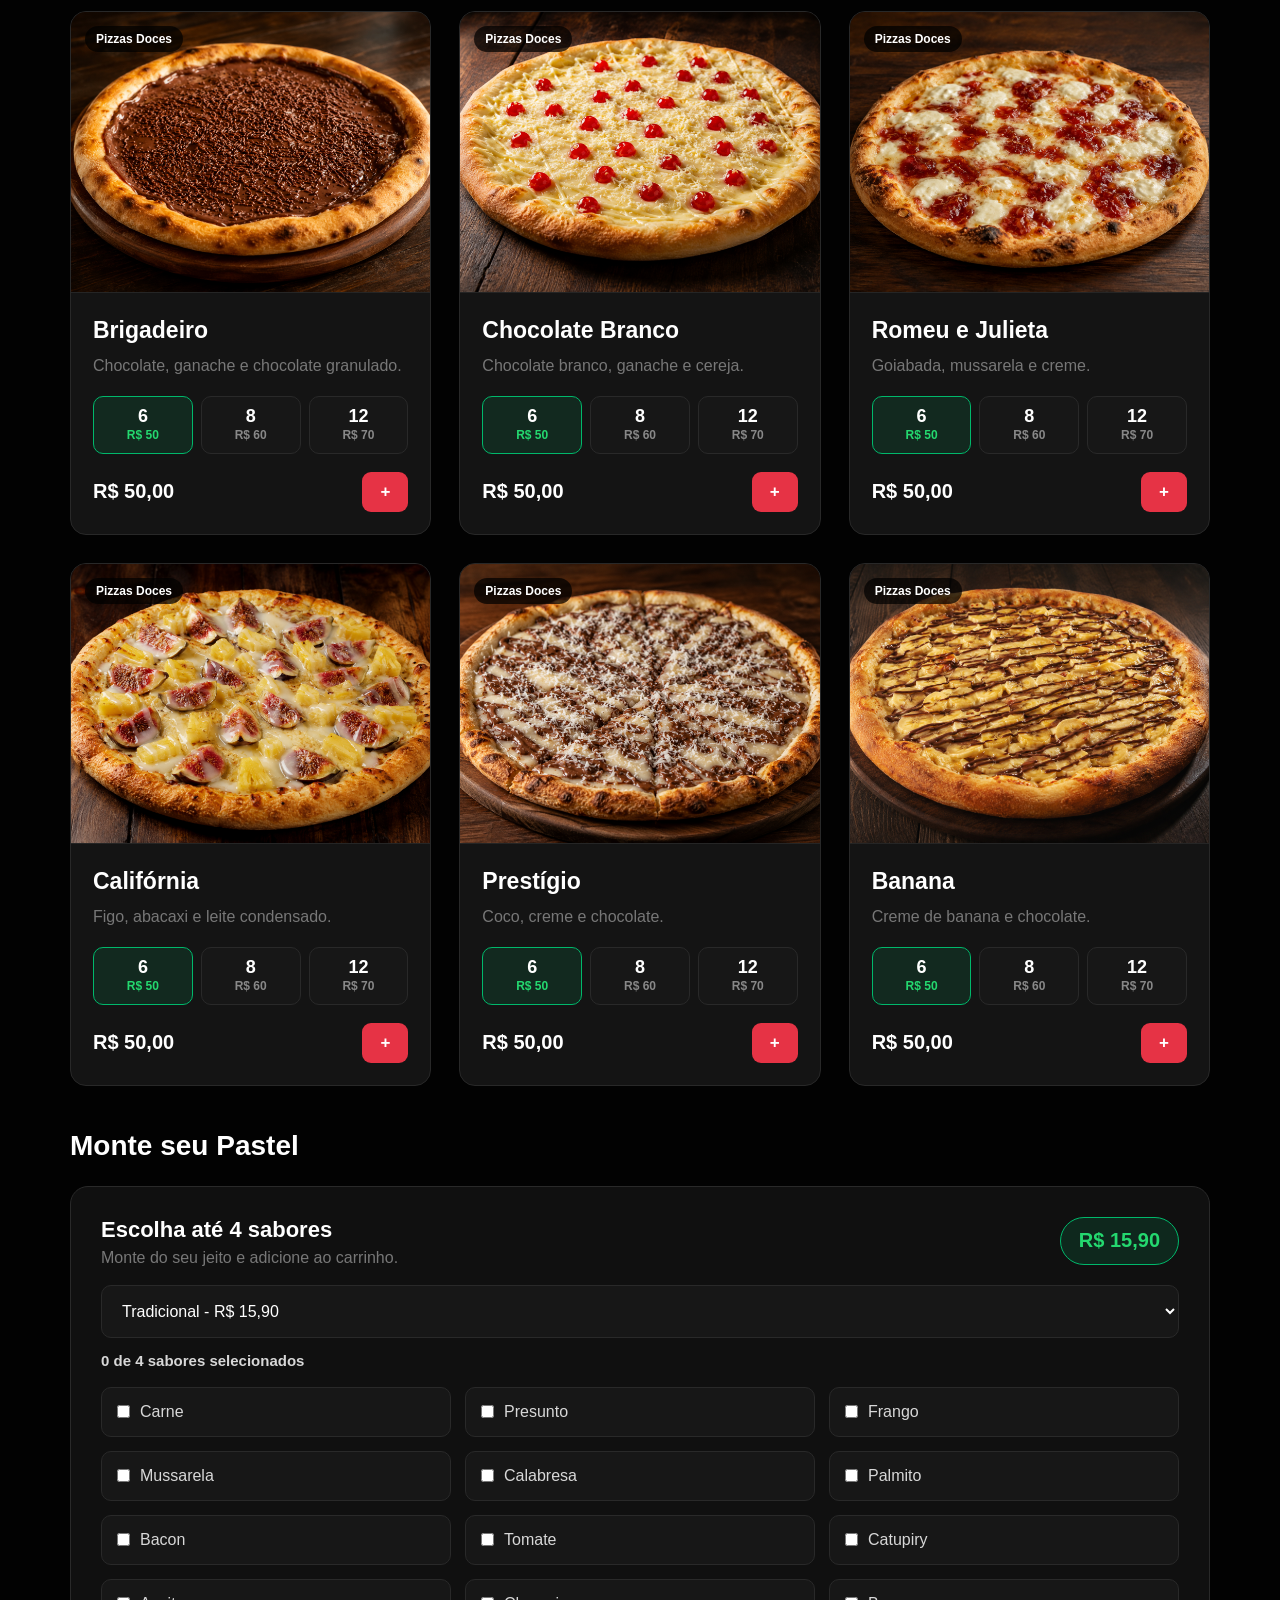
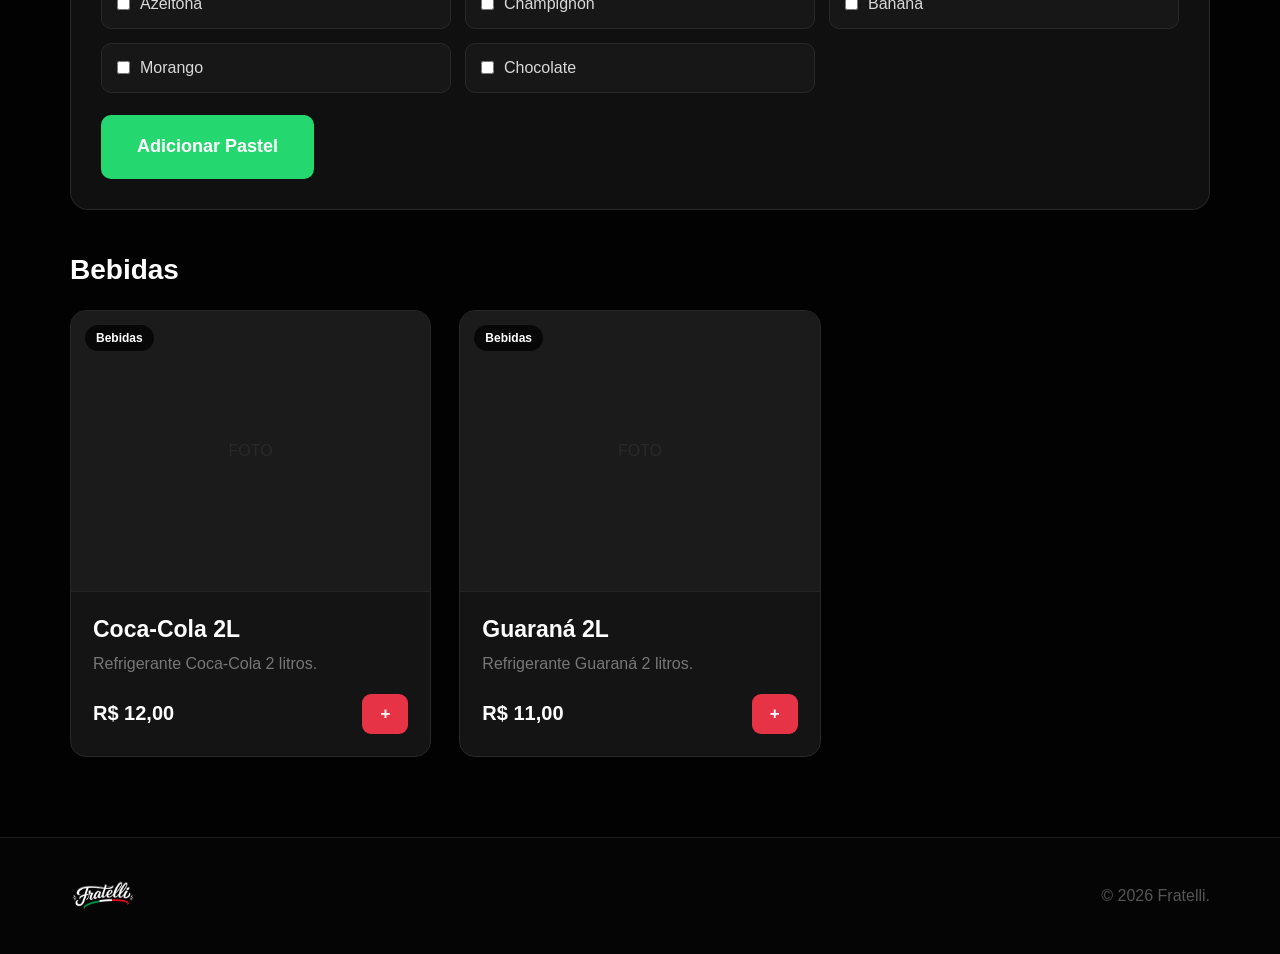
==== commit fa85536a: "Adicionando versão prévia" ====
--- a/cardapio.html
+++ b/cardapio.html
@@ -3,7 +3,7 @@
 <head>
   <meta charset="UTF-8">
   <meta name="viewport" content="width=device-width, initial-scale=1.0">
-  <title>Cardápio | Fratelli</title>
+  <title>Cardápio Virtual | Fratelli</title>
   <link rel="stylesheet" href="css/style.css">
   <script defer src="js/app.js"></script>
   <script defer src="js/cart.js"></script>
@@ -24,9 +24,20 @@
 <a href="carrinho.html" class="nav-cart ">Carrinho</a>
     </nav>
 
-    <button class="mobile-btn" onclick="toggleMenu()" aria-label="Abrir menu">
-      ☰
-    </button>
+    <div class="mobile-actions">
+      <a href="carrinho.html" class="mobile-cart-link" aria-label="Abrir carrinho">
+        <svg viewBox="0 0 24 24" aria-hidden="true">
+          <path d="M6.2 6h15l-1.5 8.4a2 2 0 0 1-2 1.6H9.1a2 2 0 0 1-2-1.7L5.8 4H3" />
+          <circle cx="9.5" cy="20" r="1.4" />
+          <circle cx="17.5" cy="20" r="1.4" />
+        </svg>
+        <span class="cart-badge" data-cart-count>0</span>
+      </a>
+
+      <button class="mobile-btn" onclick="toggleMenu()" aria-label="Abrir menu">
+        ☰
+      </button>
+    </div>
   </div>
 
   <nav id="mobileMenu" class="mobile-menu">
@@ -39,9 +50,28 @@
 
 
 <main class="container page-spacing">
-  <p class="eyebrow">Escolha seu pedido</p>
-  <h1 class="page-title">Cardápio</h1>
-  <p id="aviso-cardapio" class="product-meta"></p>
+  <section class="menu-intro">
+    <div>
+      <p class="eyebrow">Escolha seu pedido</p>
+      <h1 class="page-title">Cardápio virtual</h1>
+      <p class="menu-intro-text">Adicione os itens ao carrinho e finalize o pedido pelo WhatsApp.</p>
+      <p id="aviso-cardapio" class="product-meta">Entrega grátis no perímetro urbano. Fora do perímetro, taxa de R$ 8,00.</p>
+    </div>
+
+    <a href="carrinho.html" class="btn-green menu-cart-cta">
+      Ver carrinho
+      <span class="cart-badge inline-badge" data-cart-count>0</span>
+    </a>
+  </section>
+
+  <div class="menu-toolbar">
+    <input
+      id="busca-cardapio"
+      class="menu-search input"
+      type="search"
+      placeholder="Buscar pizza, lanche, porção..."
+      aria-label="Buscar item no cardápio">
+  </div>
 
   <nav class="menu-sections" aria-label="Seções do cardápio">
     <a href="#porcoes-section">Porções</a>
@@ -49,6 +79,7 @@
     <a href="#pizzas-salgadas-section">Pizzas salgadas</a>
     <a href="#pizzas-doces-section">Pizzas doces</a>
     <a href="#pasteis-section">Pastéis</a>
+    <a href="#bebidas-section">Bebidas</a>
   </nav>
 
   <section id="porcoes-section" class="menu-section">
@@ -84,8 +115,10 @@
           <p class="pastel-text">Monte do seu jeito e adicione ao carrinho.</p>
         </div>
 
-        <strong class="pastel-price">R$ 10,00</strong>
+        <strong id="pastel-preco" class="pastel-price">R$ 15,90</strong>
       </div>
+
+      <select id="pastel-opcao" class="input" aria-label="Escolha o tipo do pastel"></select>
 
       <p id="pastel-contador" class="pastel-counter">0 de 4 sabores selecionados</p>
 
@@ -96,6 +129,16 @@
       </button>
     </div>
   </section>
+
+  <section id="bebidas-section" class="menu-section">
+    <h2 class="category-title">Bebidas</h2>
+    <div id="bebidas" class="products-grid"></div>
+  </section>
+
+  <a href="carrinho.html" class="floating-cart" aria-label="Abrir carrinho">
+    Carrinho
+    <span class="cart-badge inline-badge" data-cart-count>0</span>
+  </a>
 </main>
 
 <footer>
--- a/css/style.css
+++ b/css/style.css
@@ -120,6 +120,11 @@
 }
 
 .mobile-btn {
+  display: none;
+}
+
+.mobile-actions,
+.mobile-cart-link {
   display: none;
 }
 
@@ -222,6 +227,27 @@
   gap: 18px;
   margin-top: 50px;
   flex-wrap: wrap;
+}
+
+.hero-category-strip {
+  display: flex;
+  flex-wrap: wrap;
+  gap: 10px;
+  margin-top: 24px;
+}
+
+.hero-category-strip a {
+  min-height: 40px;
+  display: inline-flex;
+  align-items: center;
+  justify-content: center;
+  border: 1px solid #2f2f2f;
+  border-radius: 999px;
+  padding: 0 16px;
+  background: #101010;
+  color: #f3f3f3;
+  font-size: 14px;
+  font-weight: 800;
 }
 
 .btn-white,
@@ -276,7 +302,8 @@
 }
 
 .hero-placeholder {
-  height: 150px;
+  position: relative;
+  height: 285px;
   border-radius: 14px;
   background: #1a1a1a;
   border: 1px solid #333;
@@ -293,13 +320,24 @@
   object-fit: cover;
 }
 
+.hero-placeholder span {
+  position: absolute;
+  inset: 0;
+  display: grid;
+  place-items: center;
+}
+
+.hero-placeholder:has(img) span {
+  display: none;
+}
+
 .hero-image::after {
-  content: "Pizza do dia\a Margherita especial\a\a R$ 39,90";
+  content: "Os favoritos da Fratelli\a Pizza, lanche, porção e pastel no mesmo pedido\a\a Monte seu pedido online";
   white-space: pre-line;
   display: block;
   text-align: center;
   font-weight: 800;
-  line-height: 1.6;
+  line-height: 1.55;
 }
 
 /* SECTIONS */
@@ -372,11 +410,112 @@
   font-weight: 900;
 }
 
+.menu-highlight-grid {
+  display: grid;
+  grid-template-columns: repeat(4, 1fr);
+  gap: 14px;
+}
+
+.menu-highlight-card {
+  min-height: 132px;
+  display: flex;
+  flex-direction: column;
+  justify-content: space-between;
+  background: #101010;
+  border: 1px solid #252525;
+  border-radius: 14px;
+  padding: 22px;
+  transition: 0.25s;
+}
+
+.menu-highlight-card:hover {
+  transform: translateY(-4px);
+  border-color: var(--green);
+}
+
+.menu-highlight-card span {
+  color: #fff;
+  font-size: 22px;
+  font-weight: 900;
+}
+
+.menu-highlight-card strong {
+  color: #7d7d7d;
+  font-size: 14px;
+}
+
 /* PAGES */
 
 .page-spacing {
   padding-top: 140px;
   padding-bottom: 80px;
+}
+
+.menu-intro {
+  display: flex;
+  align-items: flex-end;
+  justify-content: space-between;
+  gap: 24px;
+}
+
+.menu-intro-text {
+  max-width: 620px;
+  color: #d6d6d6;
+  margin-top: 12px;
+  font-size: 18px;
+  line-height: 1.55;
+}
+
+.menu-cart-cta {
+  flex: 0 0 auto;
+  gap: 10px;
+}
+
+.menu-toolbar {
+  position: sticky;
+  top: 92px;
+  z-index: 22;
+  display: flex;
+  gap: 12px;
+  padding: 16px 0 8px;
+  background: var(--bg);
+}
+
+.menu-search {
+  max-width: 520px;
+  margin-bottom: 0;
+}
+
+.cart-badge {
+  min-width: 22px;
+  height: 22px;
+  display: none;
+  align-items: center;
+  justify-content: center;
+  padding: 0 6px;
+  border-radius: 999px;
+  background: var(--red);
+  color: #fff;
+  font-size: 12px;
+  font-weight: 900;
+  line-height: 1;
+}
+
+.cart-badge.show,
+.inline-badge {
+  display: inline-flex;
+}
+
+.inline-badge:not(.show) {
+  display: none;
+}
+
+.is-hidden {
+  display: none !important;
+}
+
+.floating-cart {
+  display: none;
 }
 
 .category-title {
@@ -442,7 +581,7 @@
 .products-grid {
   display: grid;
   grid-template-columns: repeat(3, 1fr);
-  gap: 22px;
+  gap: 28px;
 }
 
 .product-card {
@@ -451,15 +590,20 @@
   border-radius: 16px;
   overflow: hidden;
   transition: 0.25s;
+  display: flex;
+  flex-direction: column;
 }
 
 .product-card:hover {
   transform: translateY(-5px);
-  border-color: #3a3a3a;
+  border-color: var(--green);
+  box-shadow: 0 18px 34px rgba(0, 184, 107, 0.16);
 }
 
 .product-image {
-  height: 118px;
+  position: relative;
+  height: auto;
+  aspect-ratio: 1.28 / 1;
   background: #1b1b1b;
   border-bottom: 1px solid #252525;
   display: grid;
@@ -474,24 +618,44 @@
   object-fit: cover;
 }
 
+.image-badge {
+  position: absolute;
+  top: 14px;
+  left: 14px;
+  z-index: 1;
+  max-width: calc(100% - 28px);
+  border-radius: 999px;
+  padding: 7px 11px;
+  background: rgba(0, 0, 0, 0.72);
+  color: #fff;
+  font-size: 12px;
+  font-weight: 900;
+  line-height: 1;
+}
+
 .product-content {
-  padding: 22px;
+  flex: 1;
+  display: flex;
+  flex-direction: column;
+  padding: 24px 22px 22px;
 }
 
 .product-content h3 {
-  font-size: 20px;
-  font-weight: 900;
+  font-size: 23px;
+  font-weight: 900;
+  line-height: 1.15;
 }
 
 .product-content p,
 .product-meta {
   color: #777;
-  margin-top: 8px;
+  margin-top: 10px;
   line-height: 1.5;
 }
 
 .product-bottom {
-  margin-top: 22px;
+  margin-top: auto;
+  padding-top: 18px;
   display: flex;
   align-items: center;
   justify-content: space-between;
@@ -758,18 +922,6 @@
   padding: 30px;
 }
 
-/* CONTACT */
-
-.map-box {
-  background: #101010;
-  border: 1px solid #292929;
-  border-radius: 18px;
-  padding: 40px;
-  margin-top: 30px;
-  color: #777;
-  text-align: center;
-}
-
 /* FOOTER */
 
 footer {
@@ -838,8 +990,8 @@
 
   .container {
     width: 100%;
-    padding-left: 16px;
-    padding-right: 16px;
+    padding-left: 18px;
+    padding-right: 18px;
   }
 
   .header {
@@ -847,18 +999,105 @@
   }
 
   .nav-wrapper {
-    min-height: 84px;
+    min-height: 76px;
     gap: 12px;
   }
 
   .logo {
-    height: 82px;
-    max-width: 240px;
+    height: 72px;
+    max-width: 210px;
     width: auto;
   }
 
   .desktop-menu {
     display: none;
+  }
+
+  .mobile-actions {
+    display: flex;
+    align-items: center;
+    gap: 10px;
+    flex-shrink: 0;
+  }
+
+  .mobile-cart-link {
+    position: relative;
+    display: inline-flex;
+    align-items: center;
+    justify-content: center;
+    width: 44px;
+    height: 44px;
+    color: #fff;
+    background: #111;
+    border: 1px solid #333;
+    border-radius: 10px;
+  }
+
+  .mobile-cart-link.active {
+    border-color: var(--red);
+  }
+
+  .mobile-cart-link svg {
+    width: 23px;
+    height: 23px;
+    fill: none;
+    stroke: currentColor;
+    stroke-width: 2;
+    stroke-linecap: round;
+    stroke-linejoin: round;
+  }
+
+  .cart-badge {
+    position: absolute;
+    top: -7px;
+    right: -7px;
+    min-width: 20px;
+    height: 20px;
+    display: none;
+    align-items: center;
+    justify-content: center;
+    padding: 0 5px;
+    border: 2px solid #050505;
+    border-radius: 999px;
+    background: var(--red);
+    color: #fff;
+    font-size: 11px;
+    font-weight: 900;
+    line-height: 1;
+  }
+
+  .cart-badge.show {
+    display: flex;
+  }
+
+  .inline-badge {
+    position: static;
+    min-width: 22px;
+    height: 22px;
+    display: inline-flex;
+    border: none;
+  }
+
+  .inline-badge:not(.show) {
+    display: none;
+  }
+
+  .floating-cart {
+    position: fixed;
+    right: 16px;
+    bottom: 16px;
+    z-index: 900;
+    min-height: 52px;
+    display: inline-flex;
+    align-items: center;
+    gap: 9px;
+    border-radius: 999px;
+    padding: 0 18px;
+    background: var(--green-light);
+    color: #fff;
+    box-shadow: 0 12px 30px rgba(0, 0, 0, 0.38);
+    font-size: 15px;
+    font-weight: 900;
   }
 
   .mobile-btn {
@@ -867,12 +1106,12 @@
     justify-content: center;
     flex-shrink: 0;
 
-    width: 46px;
-    height: 46px;
+    width: 44px;
+    height: 44px;
 
     background: #111;
     border: 1px solid #333;
-    border-radius: 12px;
+    border-radius: 10px;
 
     color: white;
     font-size: 22px;
@@ -882,7 +1121,7 @@
     display: none;
     position: fixed;
 
-    top: 84px;
+    top: 76px;
     left: 0;
 
     width: 100%;
@@ -890,7 +1129,7 @@
     background: #050505;
     border-bottom: 1px solid #222;
 
-    padding: 16px;
+    padding: 14px 18px 18px;
 
     z-index: 998;
   }
@@ -909,17 +1148,17 @@
     background: #111;
     border: 1px solid #252525;
 
-    padding: 16px;
-
-    border-radius: 12px;
+    padding: 15px 16px;
+
+    border-radius: 10px;
 
     color: white;
     font-weight: 800;
   }
 
   .hero {
-    padding-top: 120px;
-    padding-bottom: 40px;
+    padding-top: 112px;
+    padding-bottom: 46px;
 
     min-height: auto;
   }
@@ -928,25 +1167,49 @@
     display: grid;
     grid-template-columns: 1fr;
 
-    gap: 34px;
+    gap: 28px;
   }
 
   .hero h1 {
-    font-size: 38px;
-    line-height: 1.08;
+    font-size: 40px;
+    line-height: 1.04;
+    letter-spacing: 0;
   }
 
 
   .hero p {
-    font-size: 16px;
+    margin-top: 20px;
+    font-size: 17px;
     line-height: 1.6;
+  }
+
+  .eyebrow {
+    margin-bottom: 16px;
+    font-size: 12px;
+    letter-spacing: 0.12em;
+  }
+
+  .italy-bar {
+    margin-bottom: 18px;
   }
 
   .hero-buttons,
   .actions-row {
     flex-direction: column;
     width: 100%;
-    gap: 14px;
+    gap: 12px;
+    margin-top: 28px;
+  }
+
+  .hero-category-strip {
+    gap: 8px;
+    margin-top: 18px;
+  }
+
+  .hero-category-strip a {
+    min-height: 38px;
+    padding: 0 13px;
+    font-size: 13px;
   }
 
   .btn-white,
@@ -954,17 +1217,22 @@
   .btn-ghost,
   .btn-red {
     width: 100%;
-    min-height: 58px;
+    min-height: 56px;
+    padding: 0 22px;
+    border-radius: 9px;
+    font-size: 16px;
   }
 
   .hero-image {
     width: 100%;
-    padding: 14px;
+    padding: 12px;
+    border-radius: 16px;
   }
 
   .hero-placeholder {
     width: 100%;
-    height: 240px;
+    height: 220px;
+    border-radius: 12px;
   }
 
   .info-grid,
@@ -978,7 +1246,12 @@
 
   .section,
   .info-section {
-    padding: 44px 0;
+    padding: 38px 0;
+  }
+
+  .page-spacing {
+    padding-top: 112px;
+    padding-bottom: 54px;
   }
 
   .section-head {
@@ -987,46 +1260,129 @@
     align-items: flex-start;
   }
 
+  .menu-highlight-grid {
+    grid-template-columns: 1fr 1fr;
+    gap: 10px;
+  }
+
+  .menu-highlight-card {
+    min-height: 112px;
+    border-radius: 12px;
+    padding: 16px;
+  }
+
+  .menu-highlight-card span {
+    font-size: 18px;
+  }
+
   .section-head h2,
   .page-title {
-    font-size: 38px;
+    font-size: 34px;
+    line-height: 1.08;
   }
 
   .category-title {
-    font-size: 28px;
+    font-size: 25px;
+    margin: 34px 0 18px;
+  }
+
+  .menu-intro {
+    display: block;
+  }
+
+  .menu-intro-text {
+    font-size: 16px;
+  }
+
+  .menu-cart-cta {
+    display: none;
+  }
+
+  .menu-toolbar {
+    top: 76px;
+    margin-left: -18px;
+    margin-right: -18px;
+    padding: 12px 18px;
+    border-top: 1px solid #161616;
+  }
+
+  .menu-search {
+    max-width: none;
   }
 
   .menu-sections {
-    top: 84px;
-    margin-left: -16px;
-    margin-right: -16px;
-    padding: 12px 16px;
+    top: 143px;
+    margin-left: -18px;
+    margin-right: -18px;
+    padding: 10px 18px;
     border-top: 1px solid #161616;
     border-bottom: 1px solid #161616;
   }
 
   .menu-sections a {
-    min-height: 42px;
-    padding: 0 16px;
-    font-size: 14px;
+    min-height: 40px;
+    padding: 0 15px;
+    font-size: 13px;
   }
 
   .menu-section,
   .pizza-group {
-    scroll-margin-top: 146px;
+    scroll-margin-top: 196px;
+  }
+
+  .products-grid {
+    gap: 12px;
   }
 
   .product-card {
     width: 100%;
+    display: grid;
+    grid-template-columns: 96px 1fr;
+    align-items: stretch;
+    border-radius: 12px;
+  }
+
+  .product-card:hover {
+    transform: none;
   }
 
   .product-image {
-    width: 100%;
-    height: 180px;
+    width: 96px;
+    height: 100%;
+    aspect-ratio: auto;
+    min-height: 106px;
+    border-right: 1px solid #252525;
+    border-bottom: none;
+  }
+
+  .image-badge {
+    display: none;
   }
 
   .product-content {
-    padding: 20px;
+    min-width: 0;
+    padding: 14px;
+  }
+
+  .product-content h3 {
+    font-size: 17px;
+    line-height: 1.18;
+  }
+
+  .product-content p,
+  .product-meta {
+    display: -webkit-box;
+    margin-top: 6px;
+    overflow: hidden;
+    color: #858585;
+    font-size: 13px;
+    line-height: 1.35;
+    -webkit-line-clamp: 2;
+    -webkit-box-orient: vertical;
+  }
+
+  .price {
+    font-size: 17px;
   }
 
   .pastel-head {
@@ -1039,12 +1395,37 @@
   }
 
   .product-bottom {
-    flex-direction: column;
-    align-items: stretch;
+    flex-direction: row;
+    align-items: center;
+    gap: 10px;
+    margin-top: 12px;
+    padding-top: 0;
   }
 
   .add-btn {
-    width: 100%;
+    width: 44px;
+    min-width: 44px;
+    min-height: 40px;
+    padding: 0;
+    border-radius: 9px;
+  }
+
+  .pizza-sizes {
+    gap: 6px;
+    margin-top: 12px;
+  }
+
+  .size-btn {
+    min-height: 46px;
+    border-radius: 8px;
+  }
+
+  .size-btn span {
+    font-size: 15px;
+  }
+
+  .size-btn small {
+    font-size: 11px;
   }
 
   .cart-layout {
@@ -1060,11 +1441,34 @@
     width: 100%;
     flex-direction: column;
     align-items: flex-start;
+    border-radius: 14px;
   }
 
   .cart-actions {
     width: 100%;
     justify-content: space-between;
+    padding-top: 4px;
+  }
+
+  .total-box {
+    font-size: 21px;
+  }
+
+  .info-card {
+    padding: 24px 0;
+    border-right: none;
+    border-bottom: 1px solid #222;
+  }
+
+  .info-card:last-child {
+    border-bottom: none;
+  }
+
+  .promo-banner {
+    padding: 22px;
+    border-radius: 12px;
+    font-size: 19px;
+    line-height: 1.35;
   }
 
   .footer-content {
@@ -1080,42 +1484,122 @@
 
 @media (max-width: 480px) {
   .container {
-    width: min(100% - 22px, 1180px);
+    width: 100%;
+    padding-left: 14px;
+    padding-right: 14px;
+  }
+
+  .nav-wrapper {
+    min-height: 68px;
   }
 
   .logo {
-    height: 54px;
-    max-width: 165px;
+    height: 58px;
+    max-width: 170px;
+  }
+
+  .mobile-btn {
+    width: 40px;
+    height: 40px;
+    font-size: 20px;
+  }
+
+  .mobile-menu {
+    top: 68px;
+    padding-left: 14px;
+    padding-right: 14px;
+  }
+
+  .hero {
+    padding-top: 96px;
+    padding-bottom: 36px;
   }
 
   .hero h1 {
-    font-size: 36px;
+    font-size: 34px;
   }
 
   .page-title {
-    font-size: 38px;
+    font-size: 32px;
+  }
+
+  .page-spacing {
+    padding-top: 96px;
+    padding-bottom: 44px;
   }
 
   .hero-placeholder {
-    height: 210px;
-  }
-
-  .product-bottom {
-    flex-direction: column;
-    align-items: stretch;
-  }
-
-  .add-btn {
-    width: 100%;
-    border-radius: 10px;
+    height: 190px;
+  }
+
+  .product-card {
+    grid-template-columns: 84px 1fr;
+  }
+
+  .product-image {
+    width: 84px;
+    height: 100%;
+    min-height: 104px;
+  }
+
+  .product-content {
+    padding: 12px;
+  }
+
+  .product-content h3 {
+    font-size: 16px;
+  }
+
+  .product-content p,
+  .product-meta {
+    font-size: 12px;
+  }
+
+  .menu-sections {
+    top: 135px;
+    margin-left: -14px;
+    margin-right: -14px;
+    padding-left: 14px;
+    padding-right: 14px;
+  }
+
+  .menu-toolbar {
+    top: 68px;
+    margin-left: -14px;
+    margin-right: -14px;
+    padding-left: 14px;
+    padding-right: 14px;
   }
 
   .cart-item {
-    padding: 18px;
+    padding: 16px;
   }
 
   .pastel-box,
   .checkout-box {
-    padding: 22px;
-  }
-}
+    padding: 18px;
+    border-radius: 14px;
+  }
+
+  .pizza-sizes {
+    grid-template-columns: repeat(3, 1fr);
+  }
+
+  .size-btn {
+    min-height: 44px;
+  }
+
+  .input,
+  .option-select {
+    padding: 14px;
+  }
+
+  .toast {
+    left: 14px;
+    right: 14px;
+    bottom: 16px;
+    transform: none;
+    border-radius: 12px;
+    text-align: center;
+  }
+}
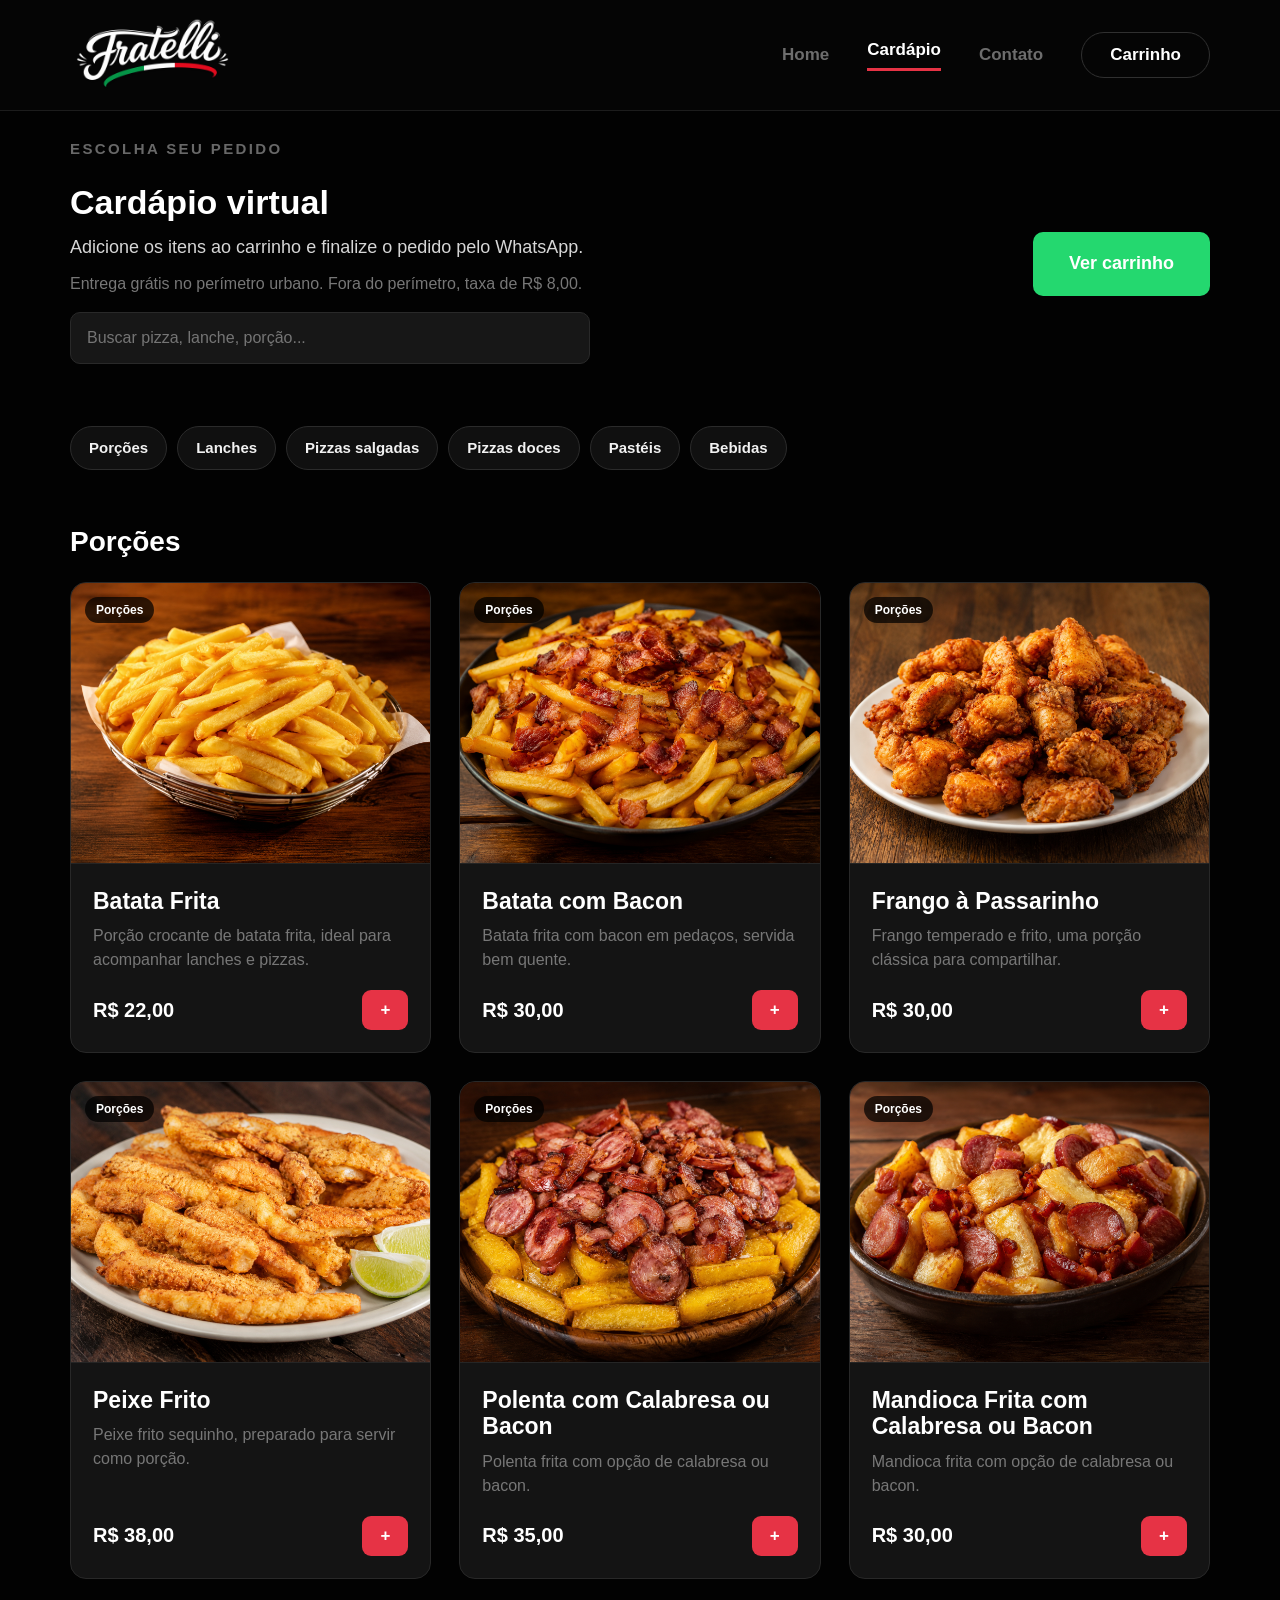
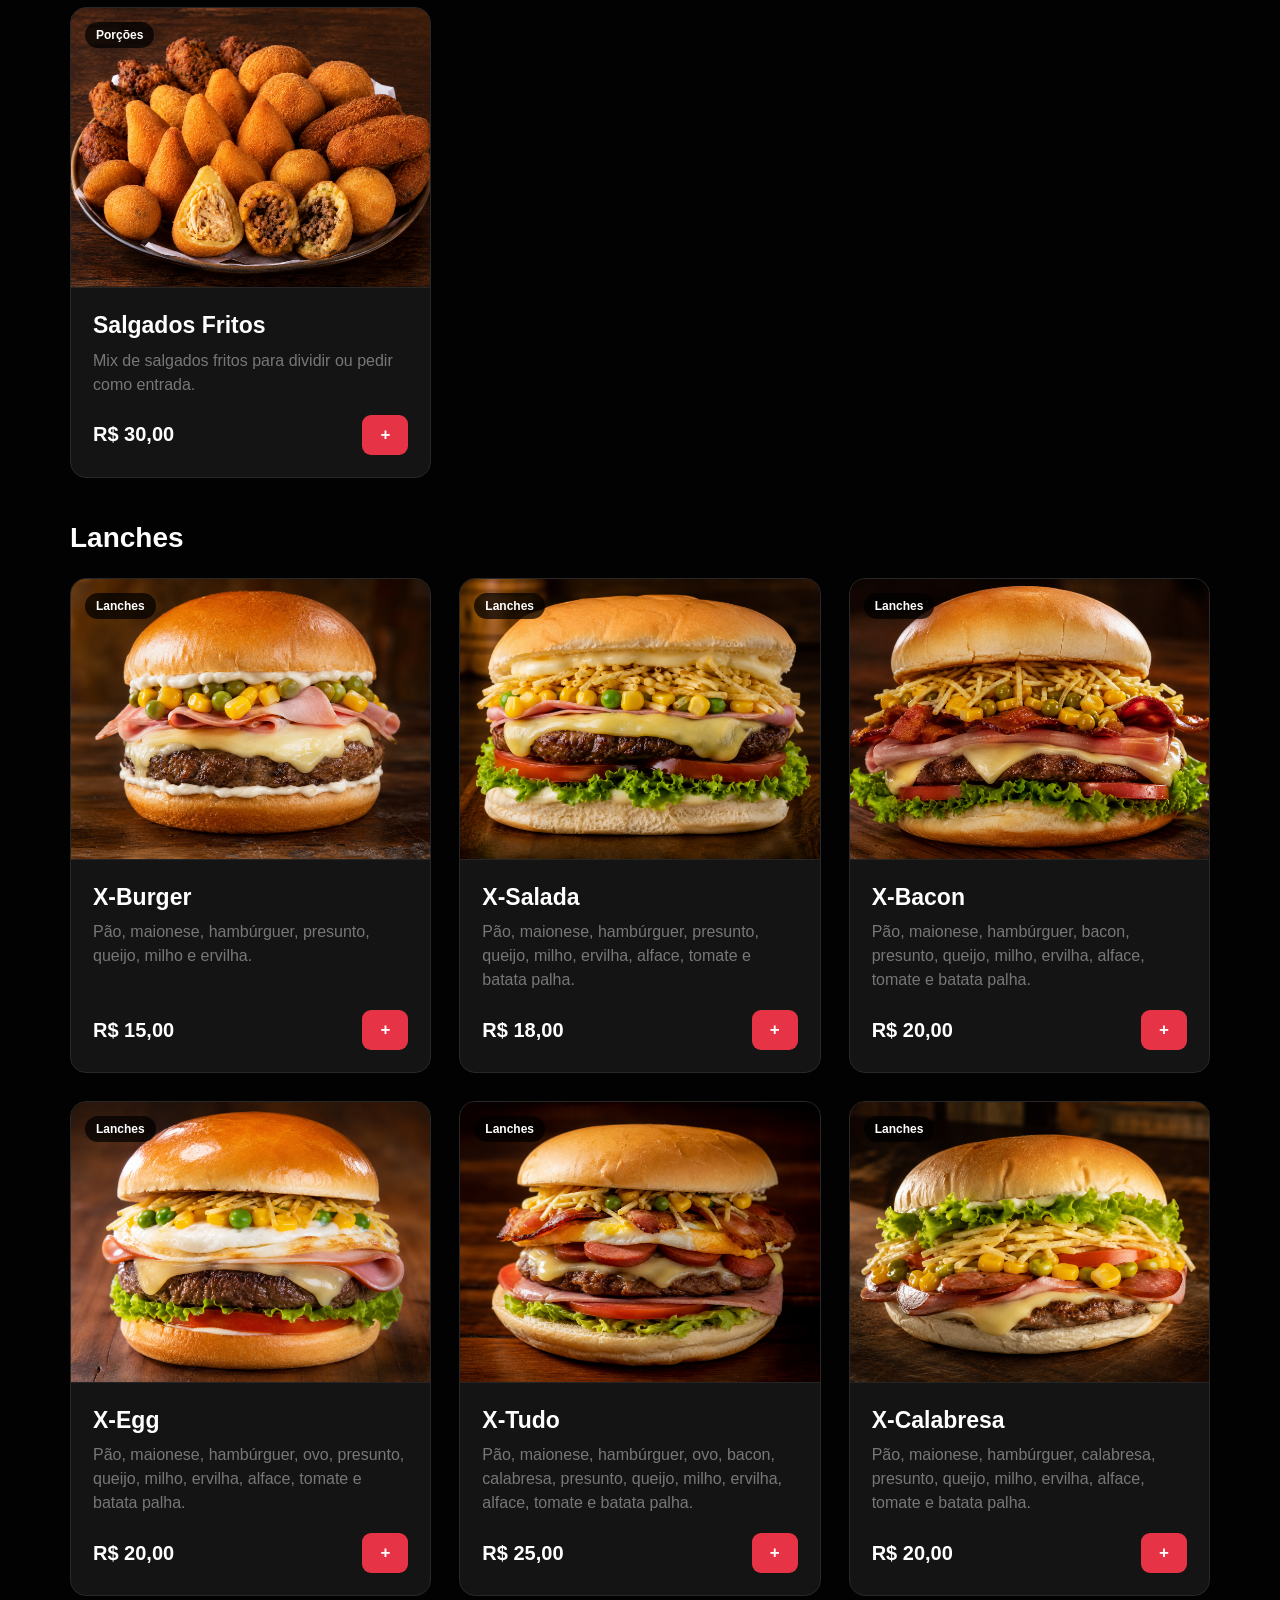
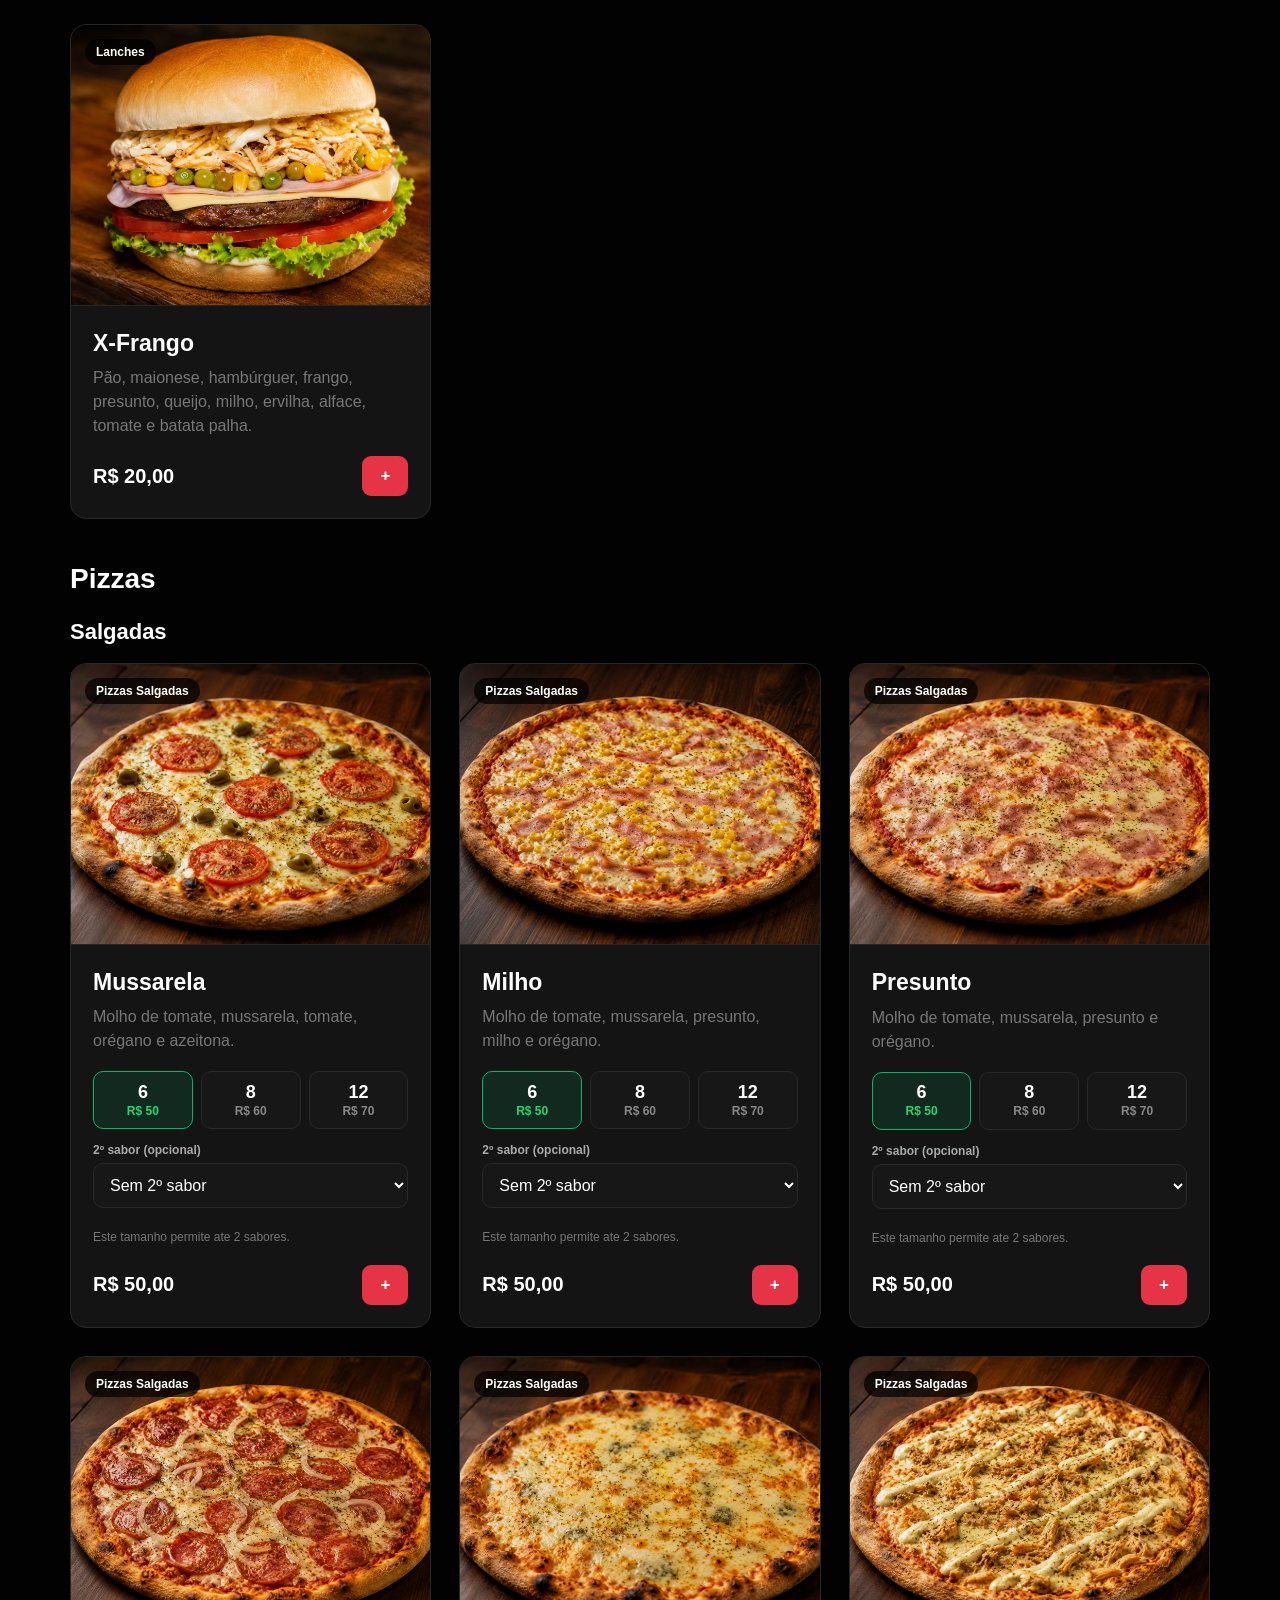
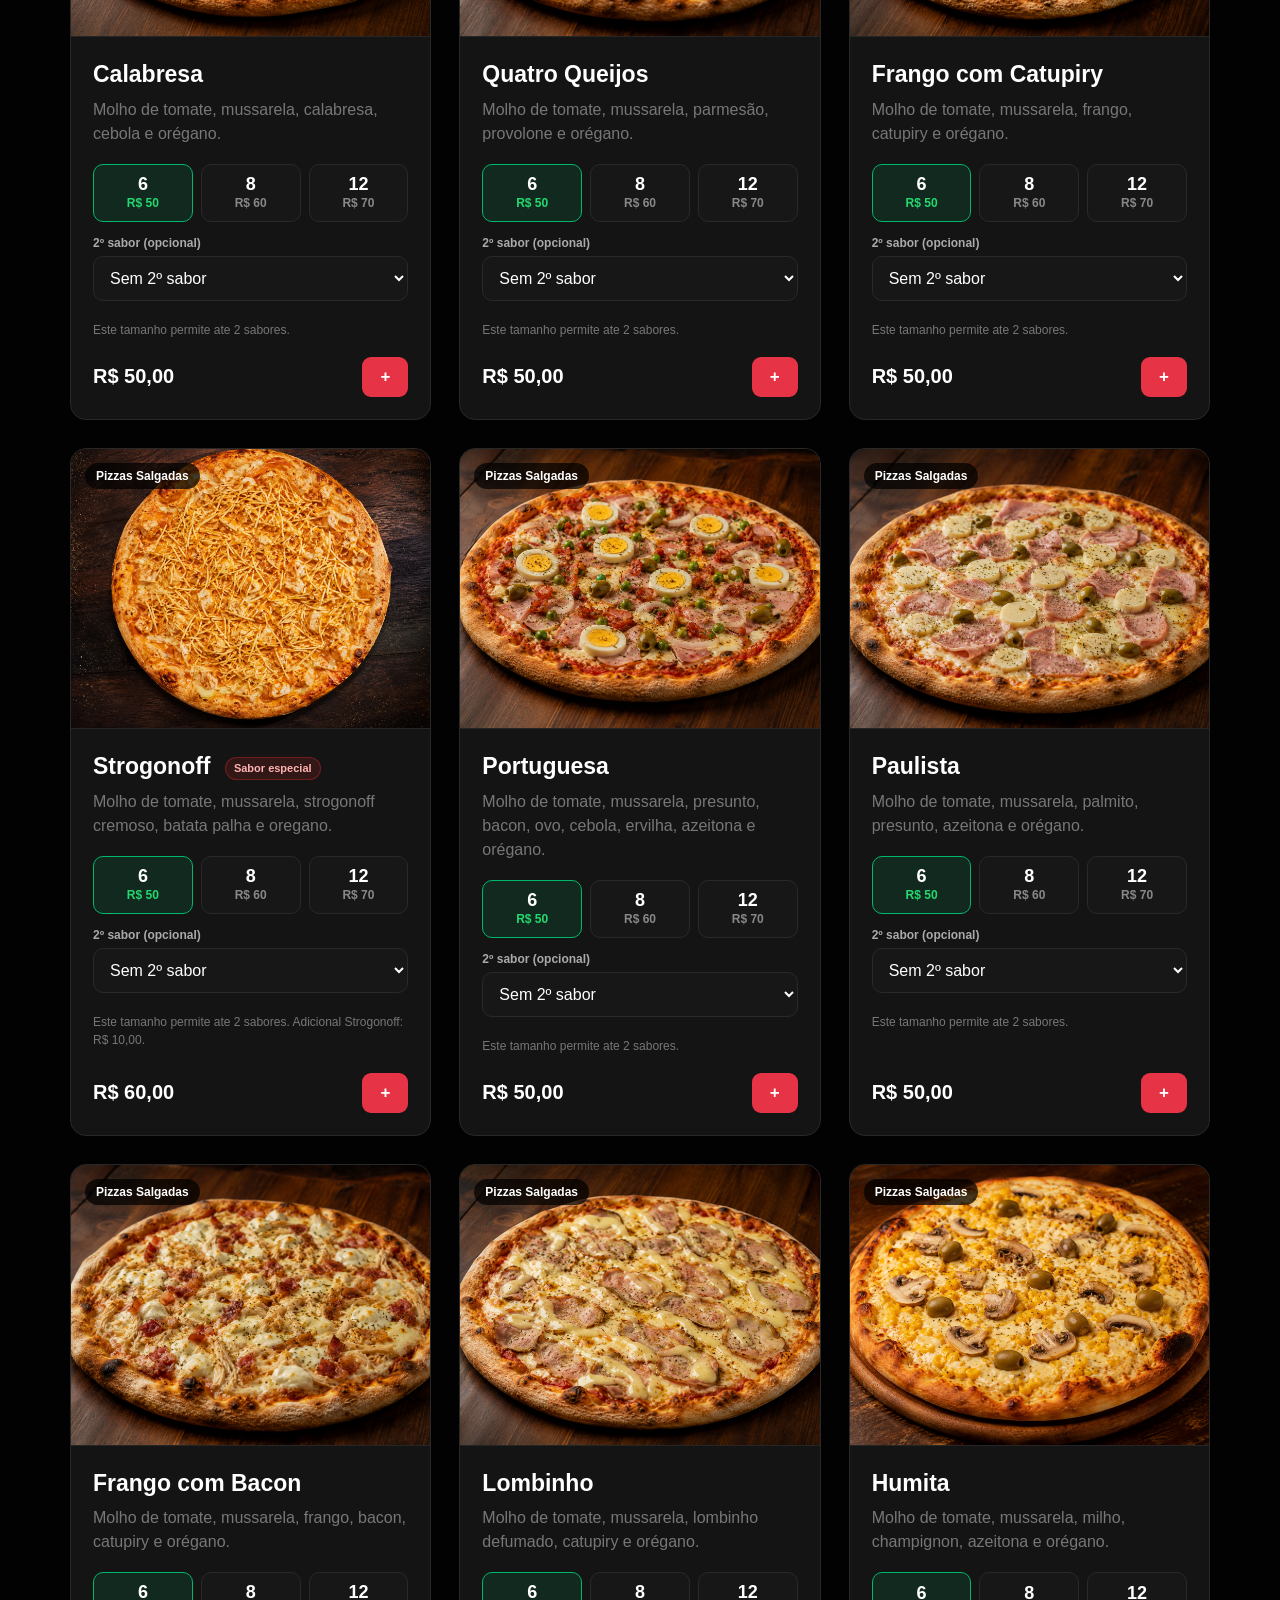
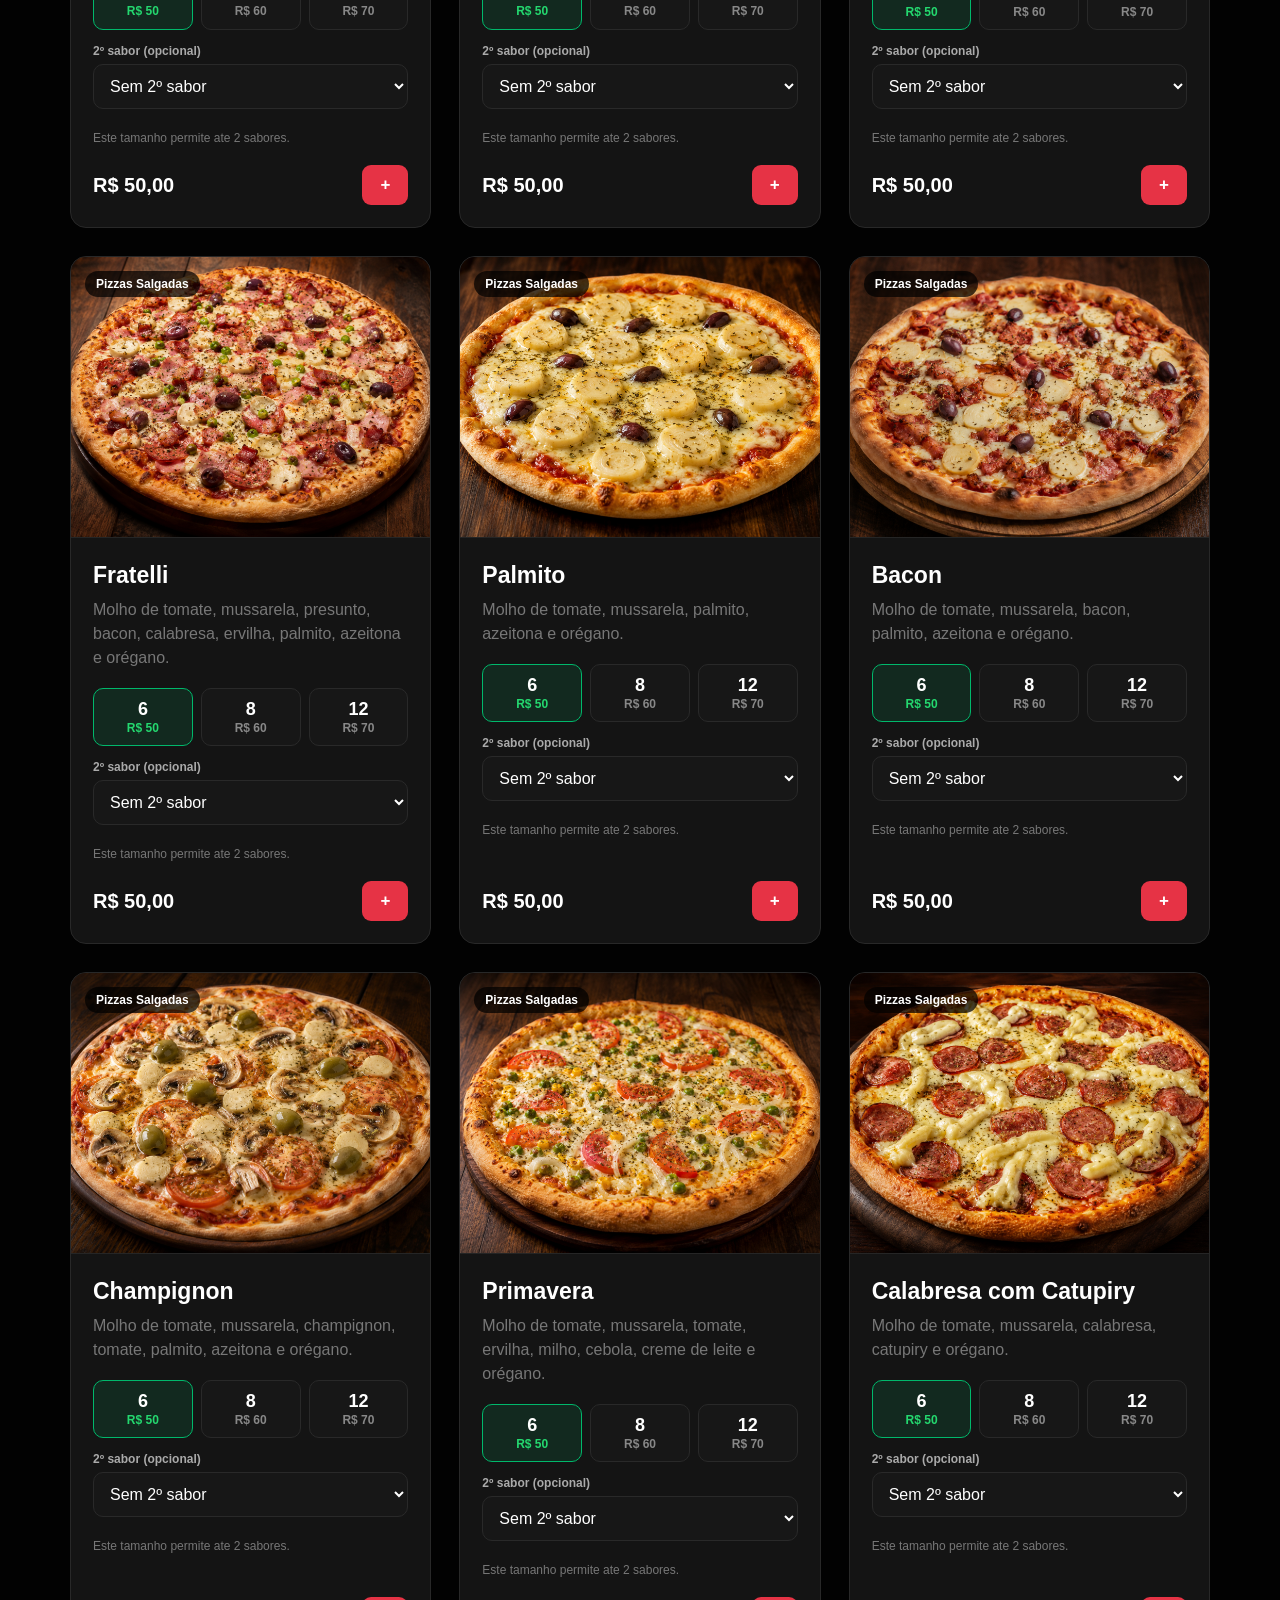
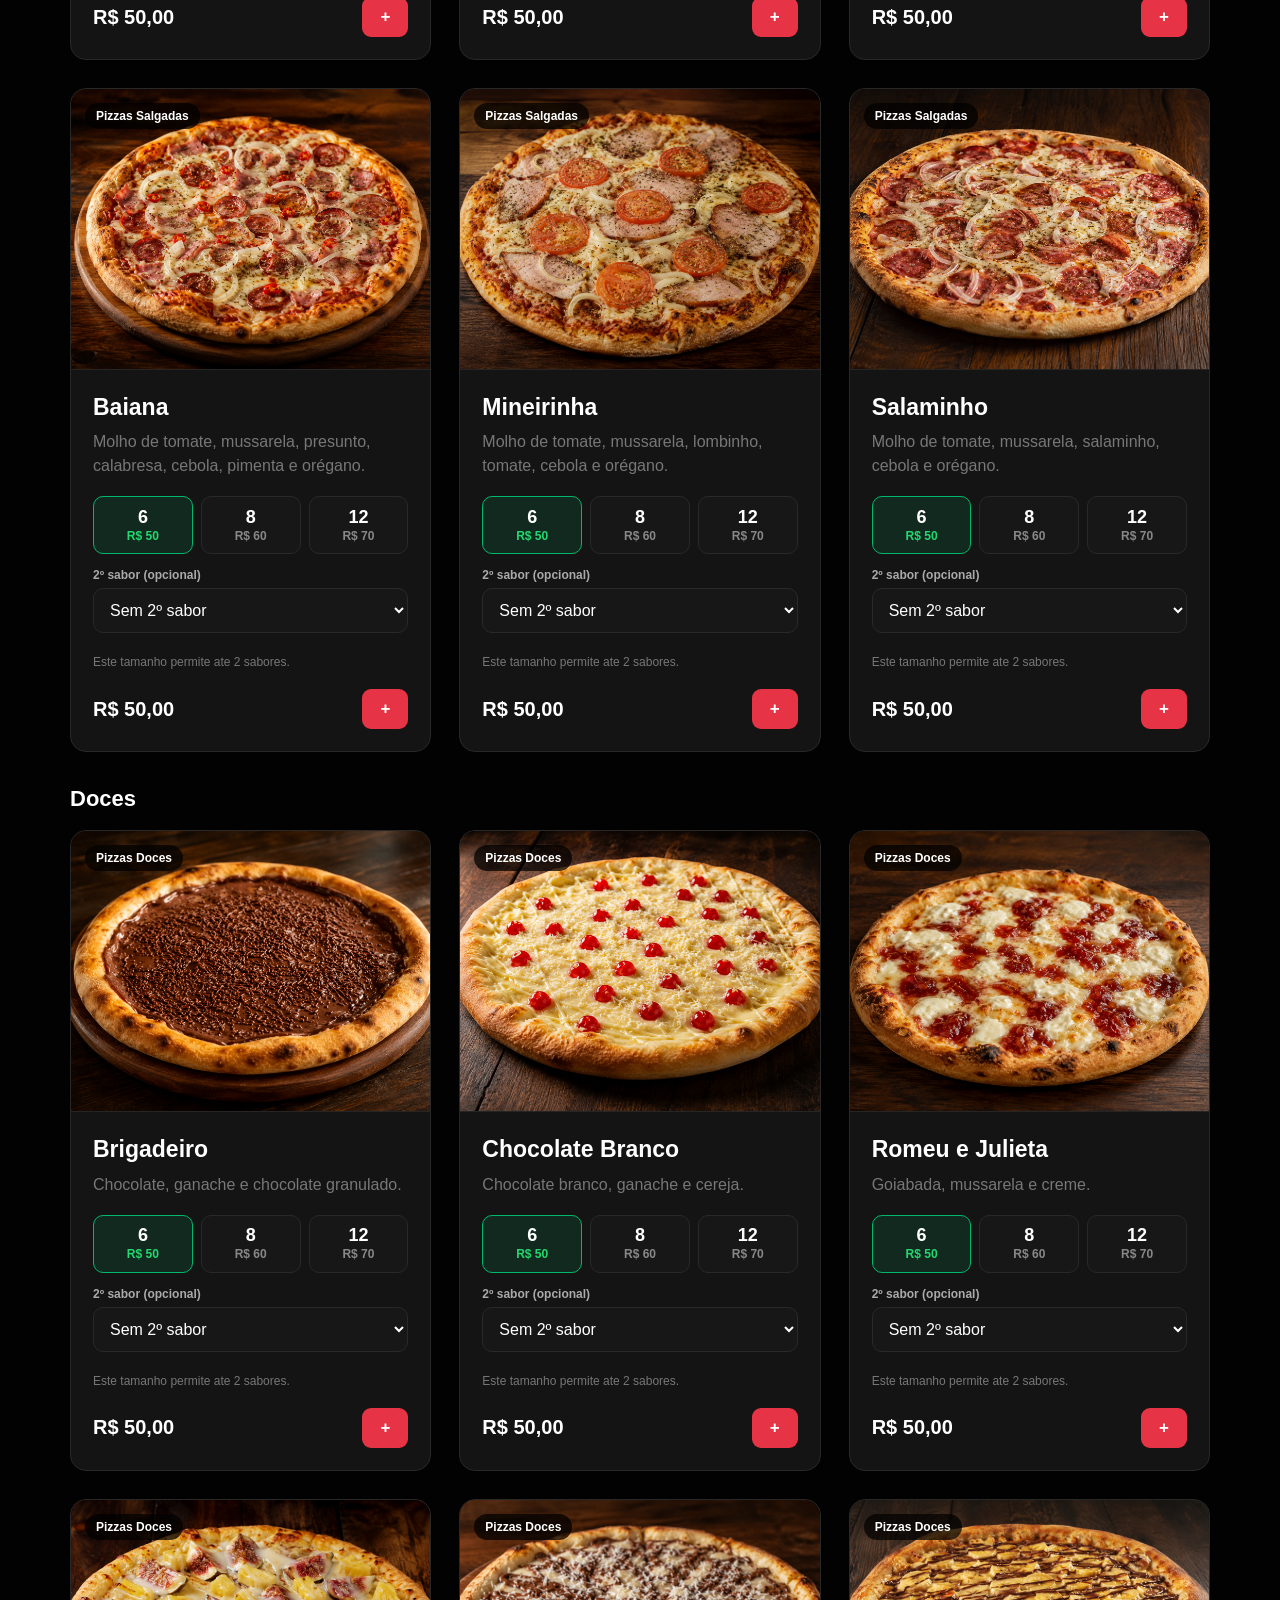
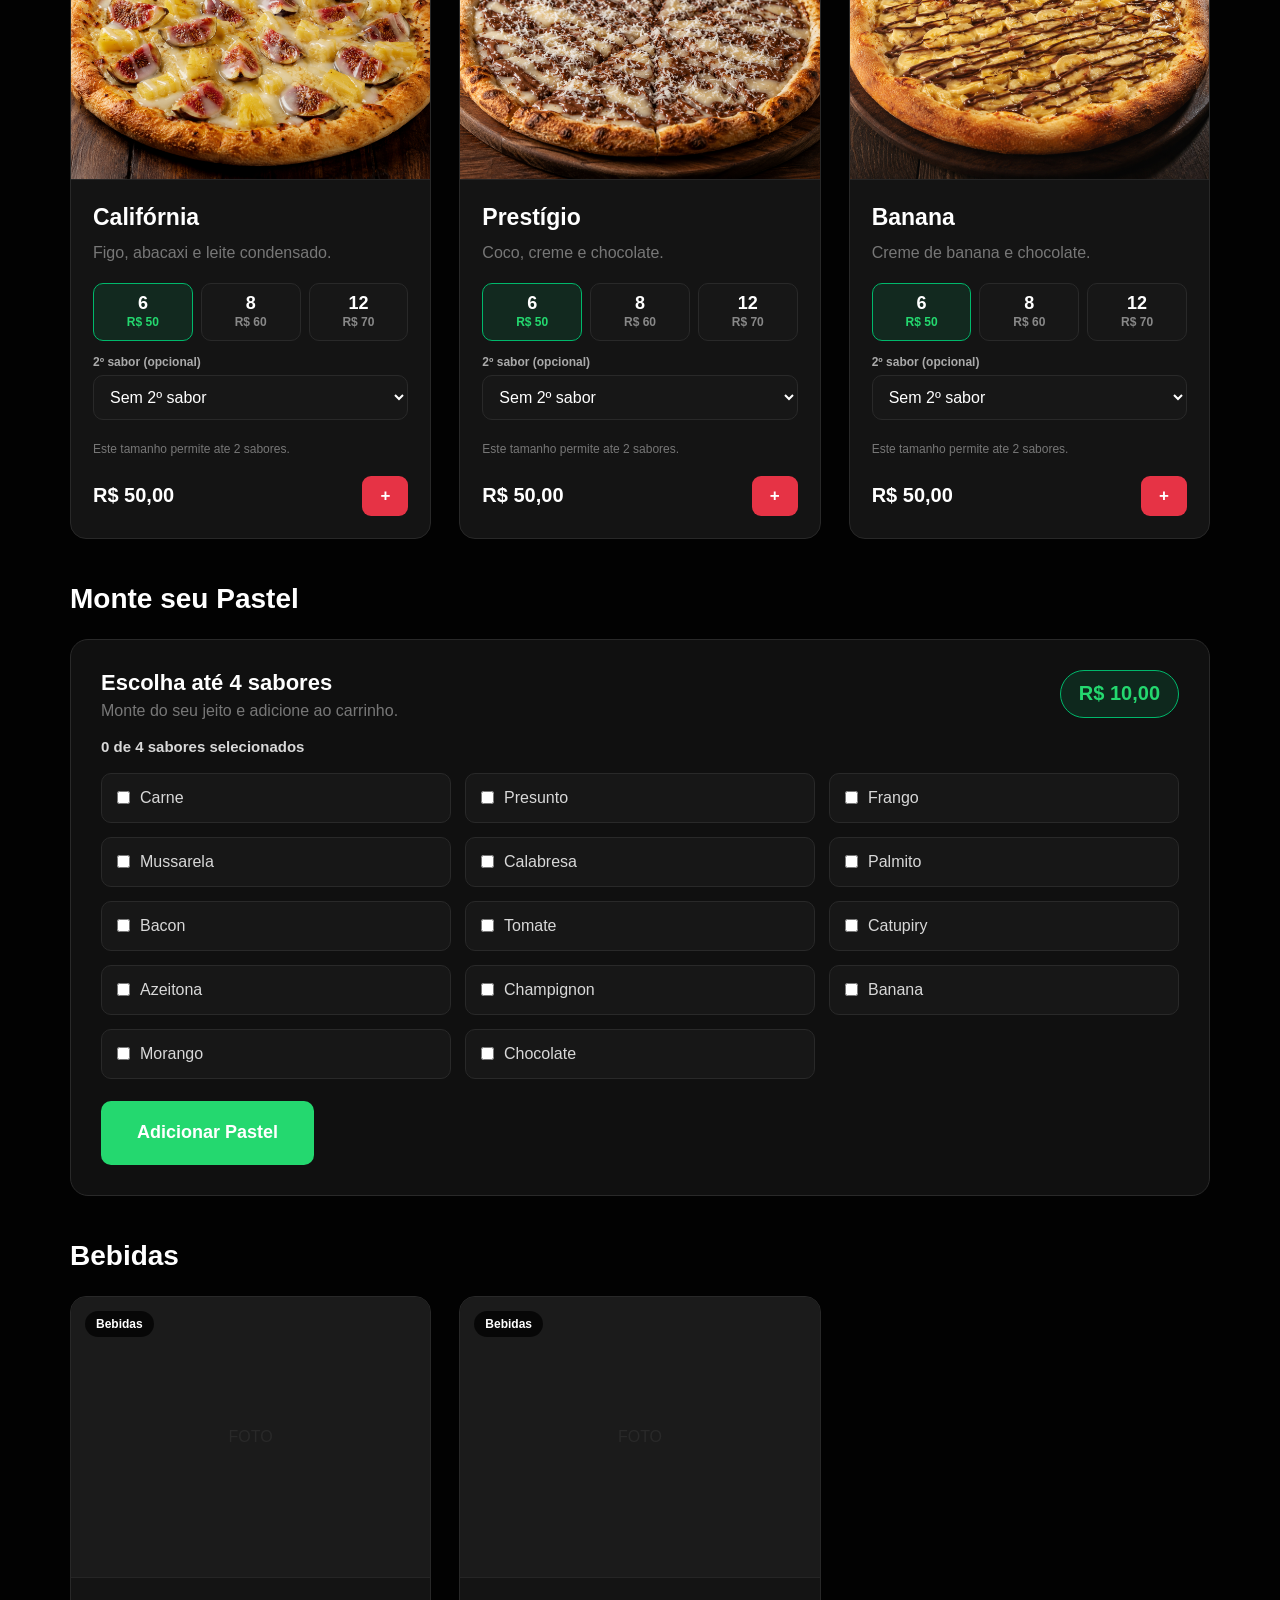
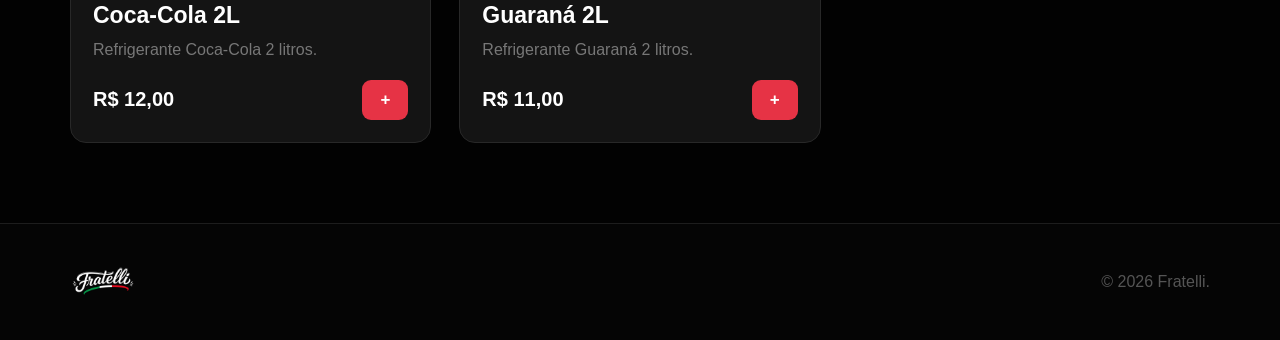
==== commit fd63603c: "Alterando carrinho" ====
--- a/cardapio.html
+++ b/cardapio.html
@@ -115,10 +115,8 @@
           <p class="pastel-text">Monte do seu jeito e adicione ao carrinho.</p>
         </div>
 
-        <strong id="pastel-preco" class="pastel-price">R$ 15,90</strong>
+        <strong id="pastel-preco" class="pastel-price">R$ 10,00</strong>
       </div>
-
-      <select id="pastel-opcao" class="input" aria-label="Escolha o tipo do pastel"></select>
 
       <p id="pastel-contador" class="pastel-counter">0 de 4 sabores selecionados</p>
 
--- a/css/style.css
+++ b/css/style.css
@@ -646,6 +646,22 @@
   line-height: 1.15;
 }
 
+.special-flavor-tag {
+  display: inline-flex;
+  align-items: center;
+  width: fit-content;
+  margin-left: 8px;
+  padding: 5px 8px;
+  border-radius: 999px;
+  background: rgba(230, 42, 42, 0.14);
+  color: #ffb3b3;
+  border: 1px solid rgba(230, 42, 42, 0.35);
+  font-size: 11px;
+  font-weight: 900;
+  line-height: 1;
+  vertical-align: middle;
+}
+
 .product-content p,
 .product-meta {
   color: #777;
@@ -740,6 +756,40 @@
 
 .size-btn.active small {
   color: var(--green-light);
+}
+
+.pizza-flavors {
+  display: grid;
+  gap: 10px;
+  margin-top: 14px;
+}
+
+.pizza-flavors label {
+  display: grid;
+  gap: 6px;
+}
+
+.pizza-third-flavor[hidden] {
+  display: none;
+}
+
+.pizza-flavors span {
+  color: #aaa;
+  font-size: 12px;
+  font-weight: 800;
+}
+
+.pizza-flavor-select {
+  margin: 0;
+  padding: 12px;
+}
+
+.pizza-flavor-note {
+  min-height: 18px;
+  margin: 0;
+  color: #858585;
+  font-size: 12px;
+  line-height: 1.35;
 }
 
 /* PASTEL */
@@ -1369,6 +1419,12 @@
     line-height: 1.18;
   }
 
+  .special-flavor-tag {
+    margin: 6px 0 0;
+    padding: 4px 7px;
+    font-size: 10px;
+  }
+
   .product-content p,
   .product-meta {
     display: -webkit-box;
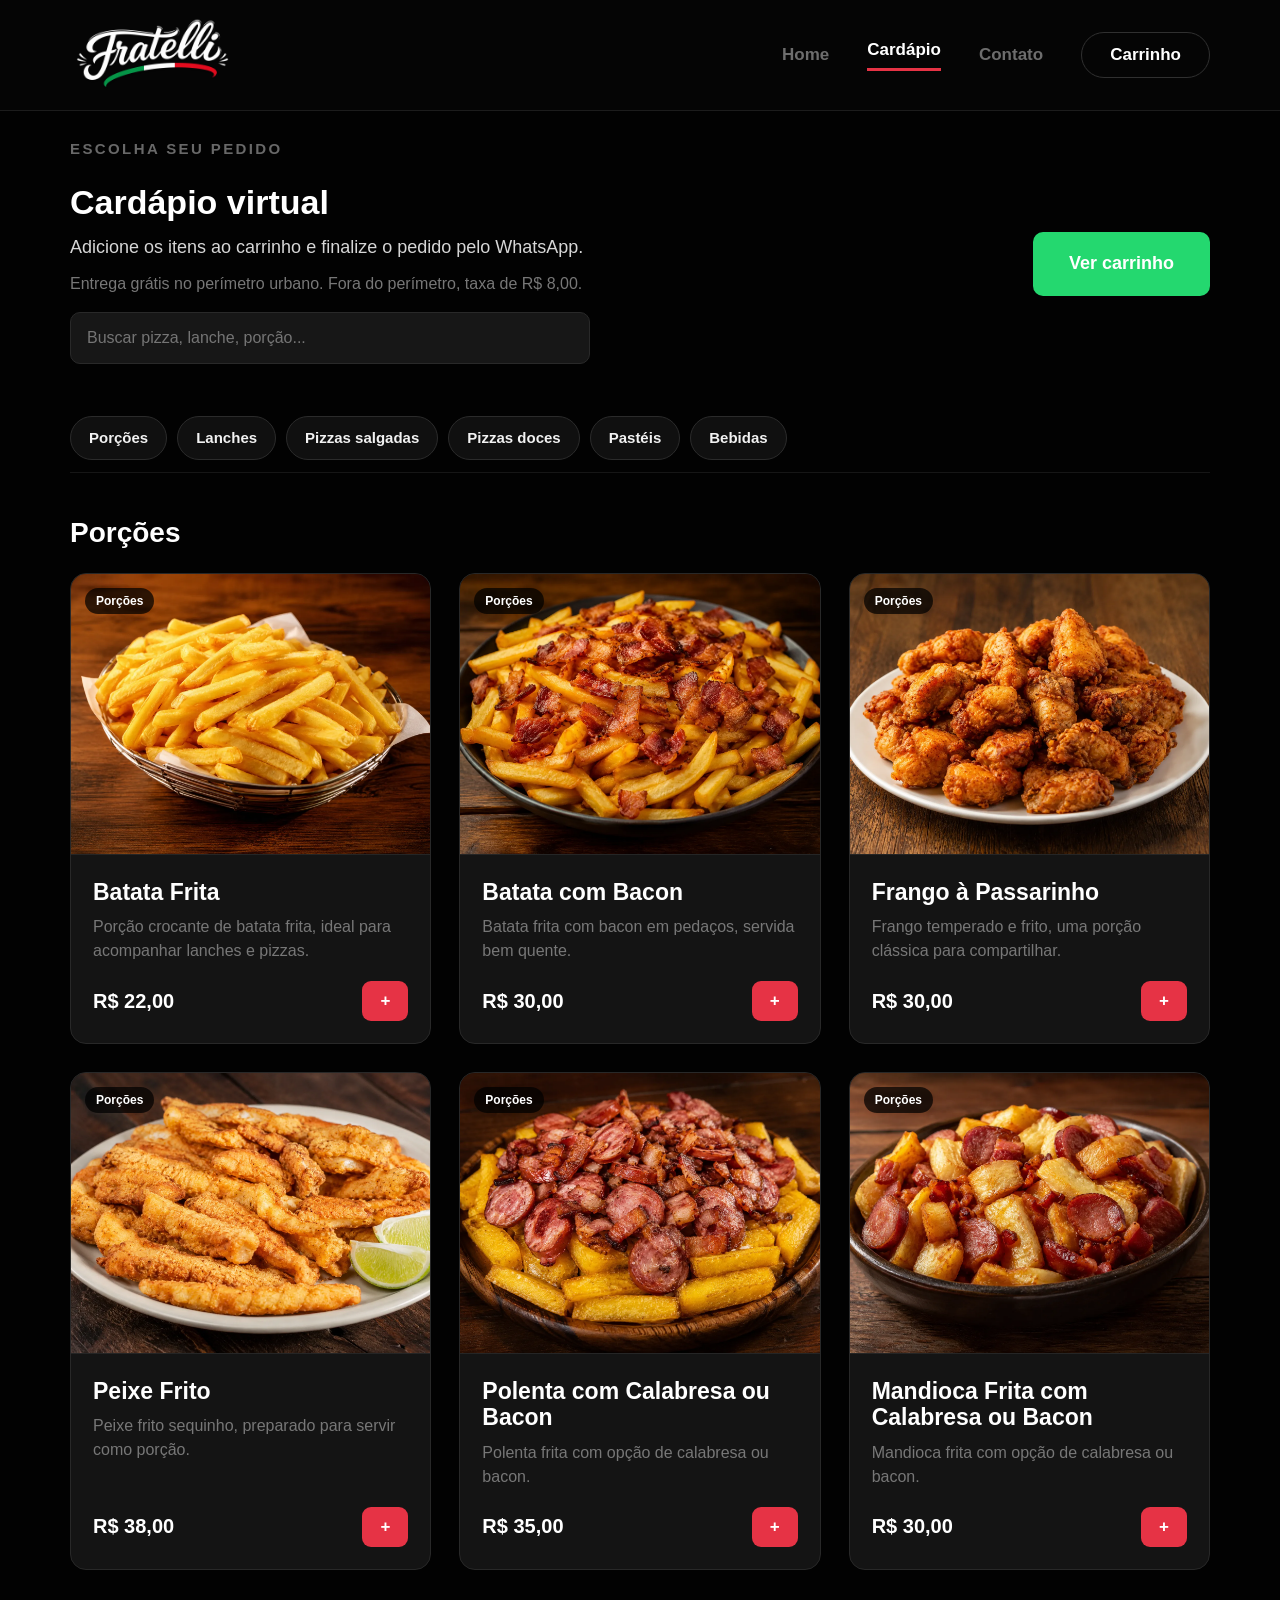
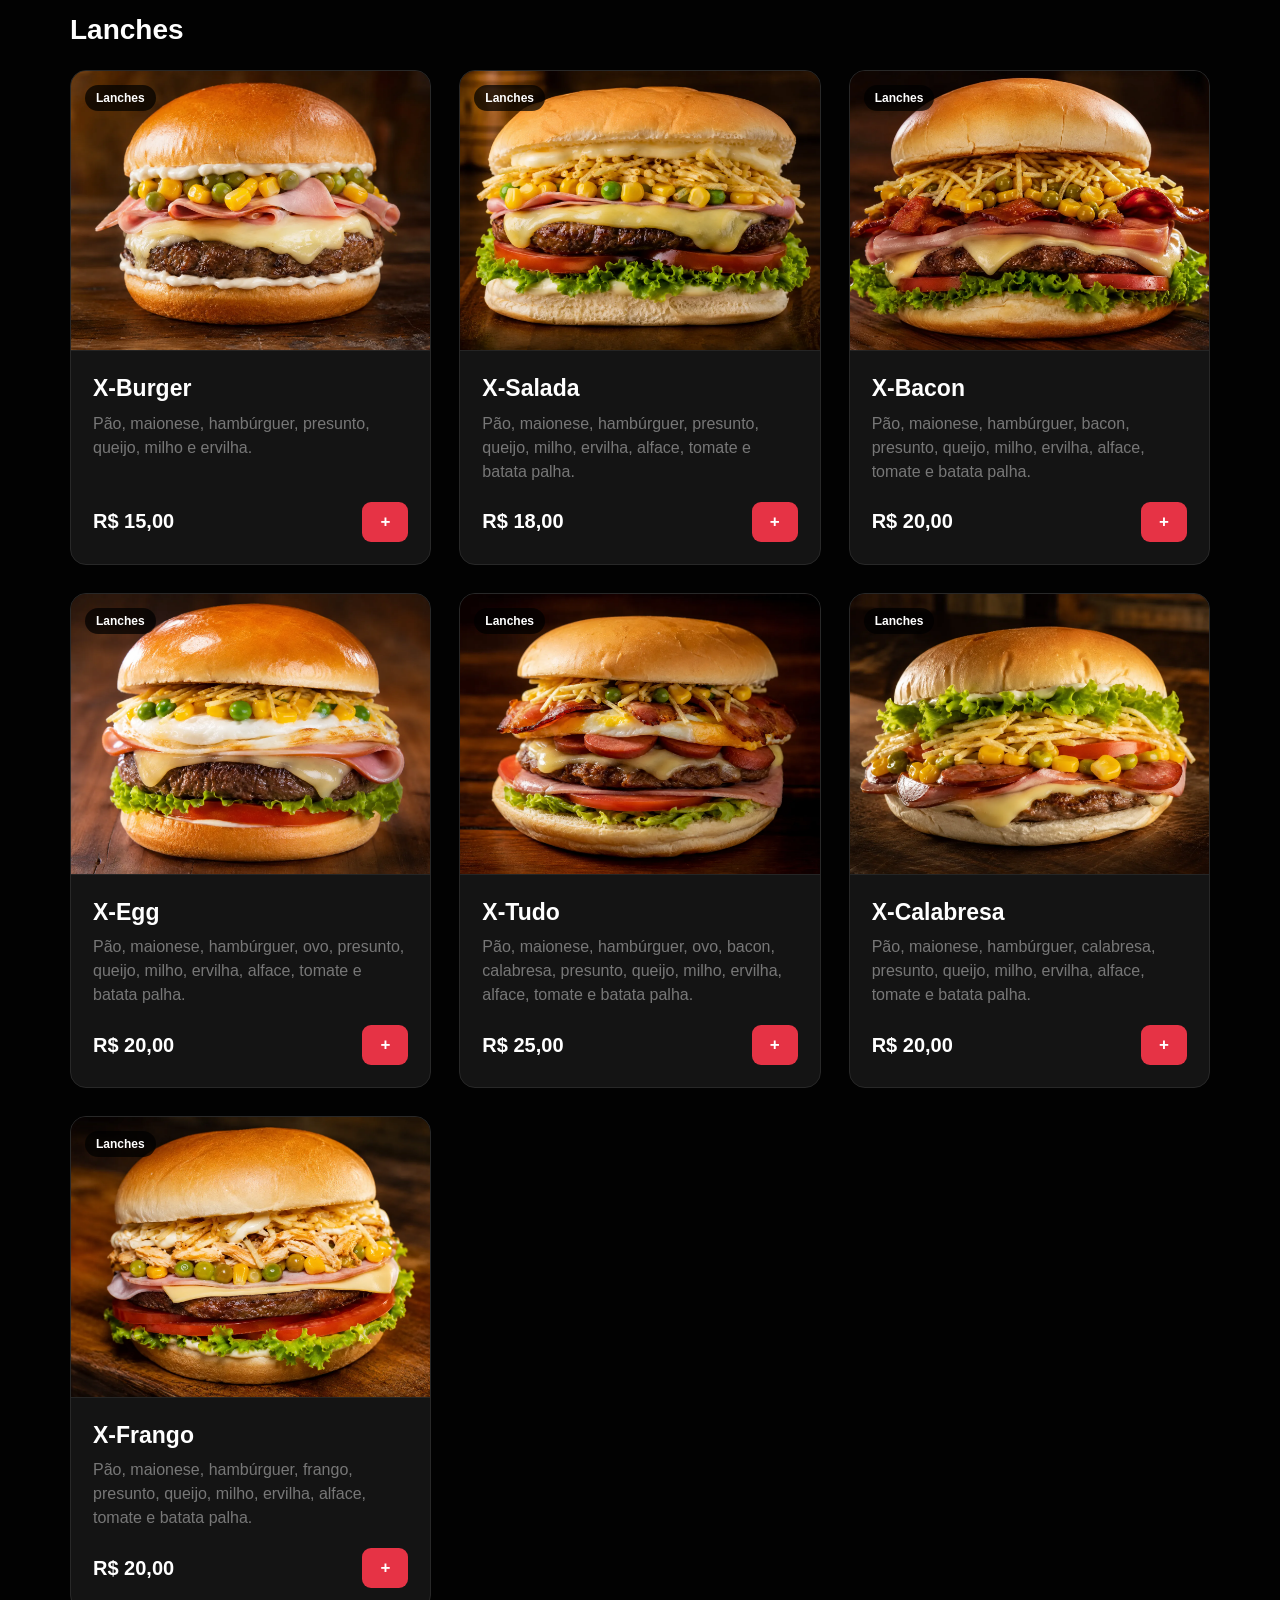
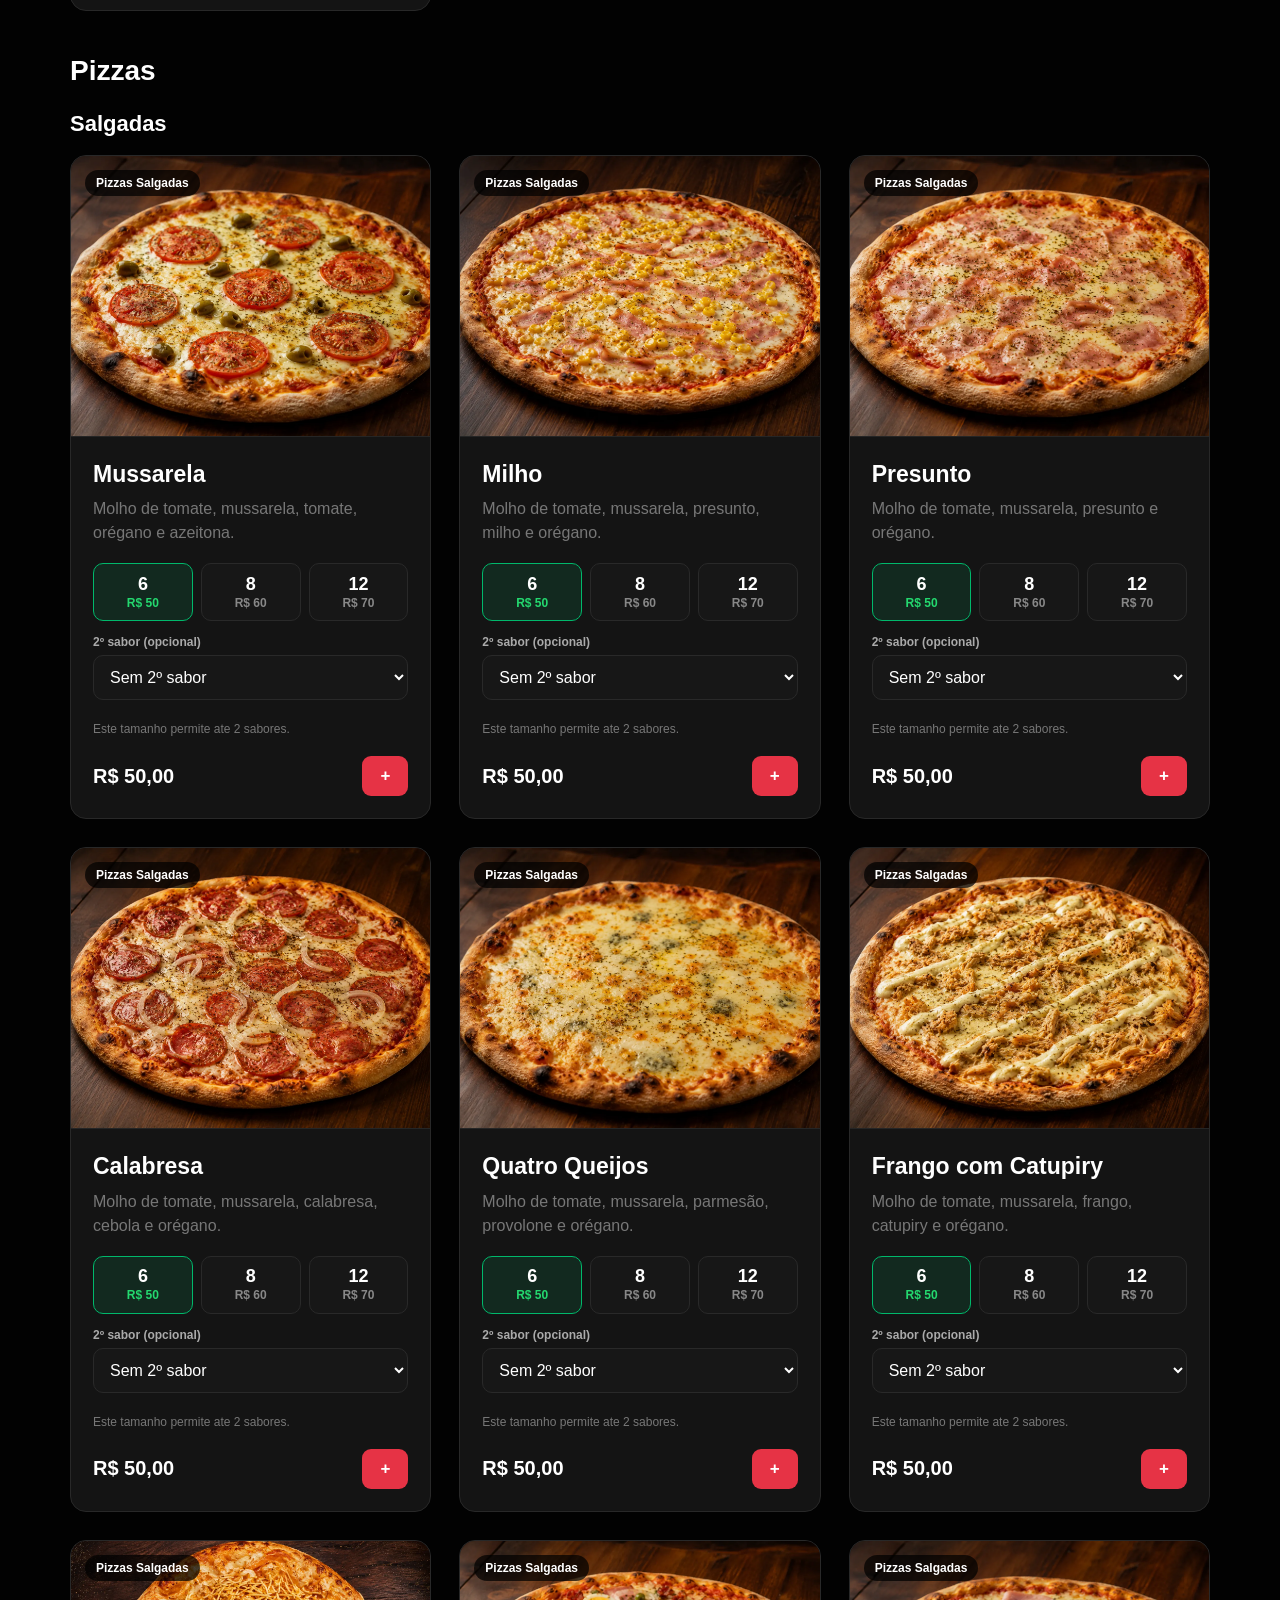
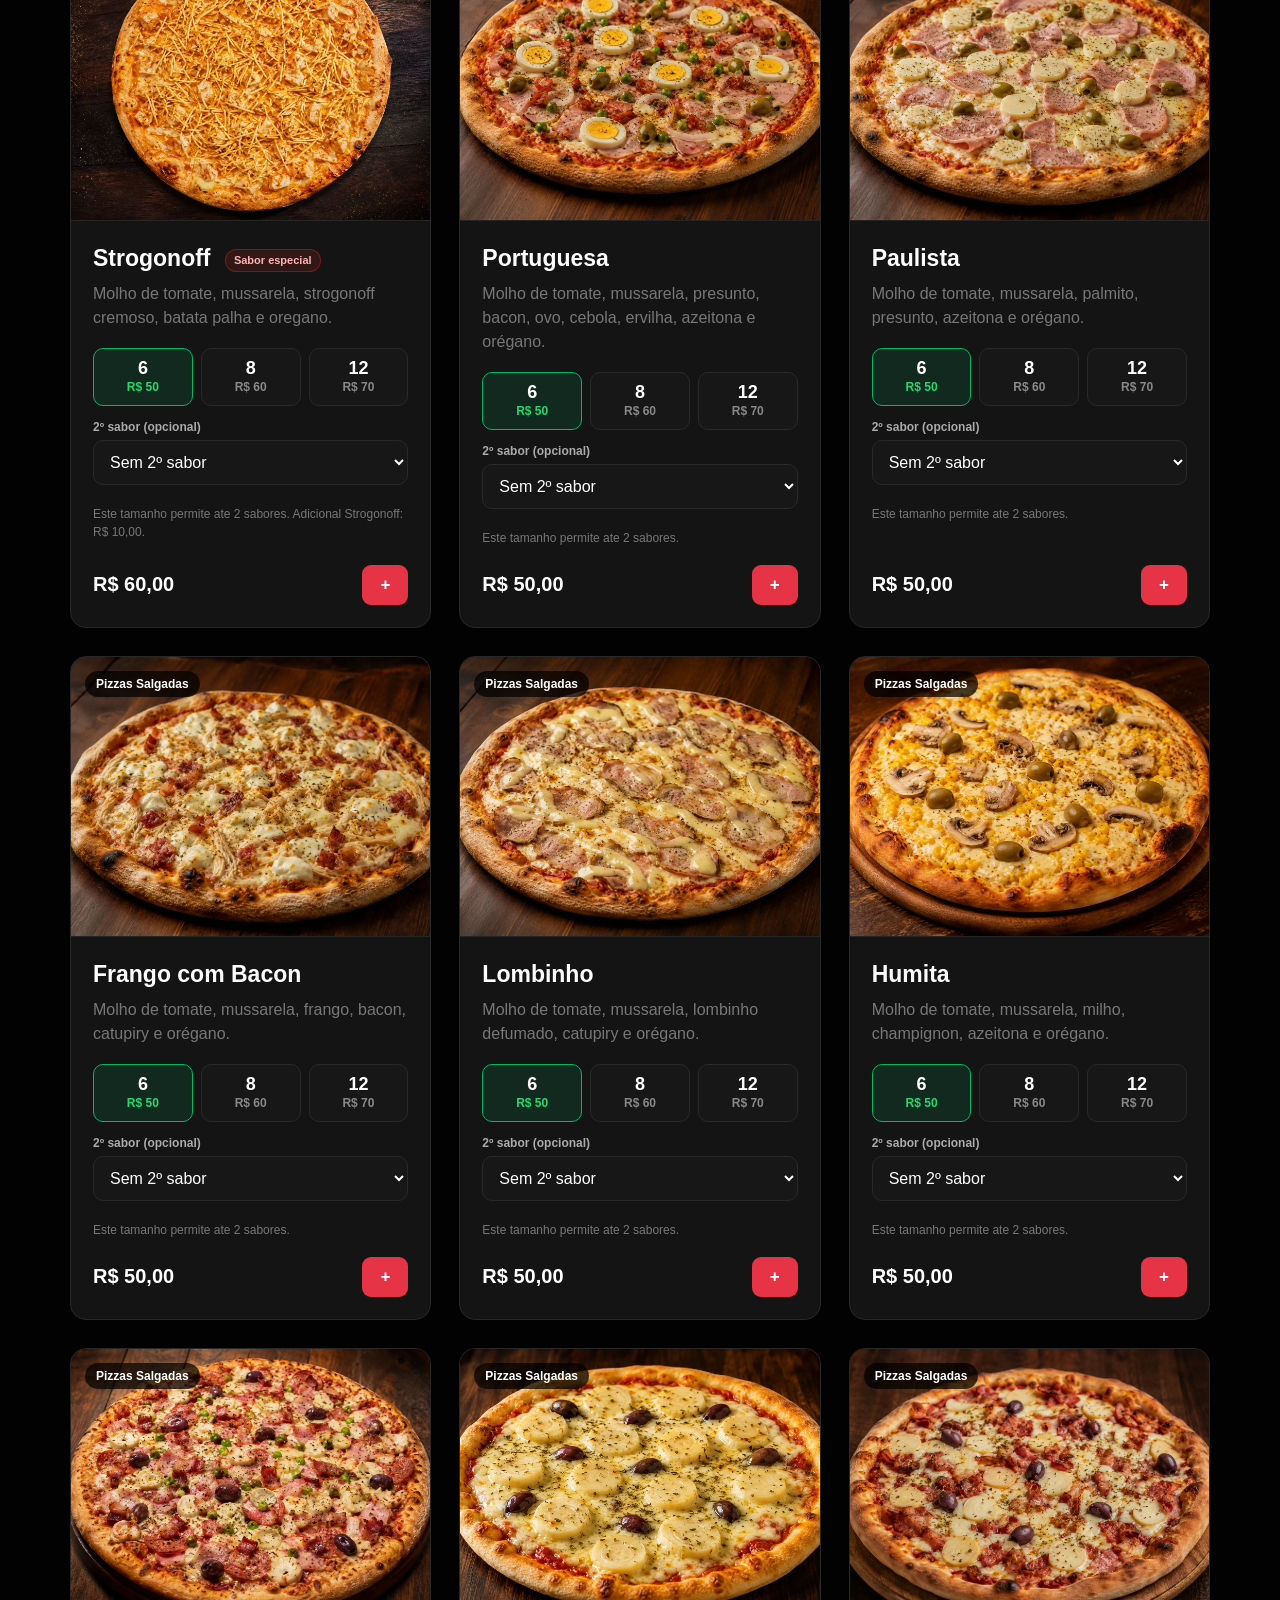
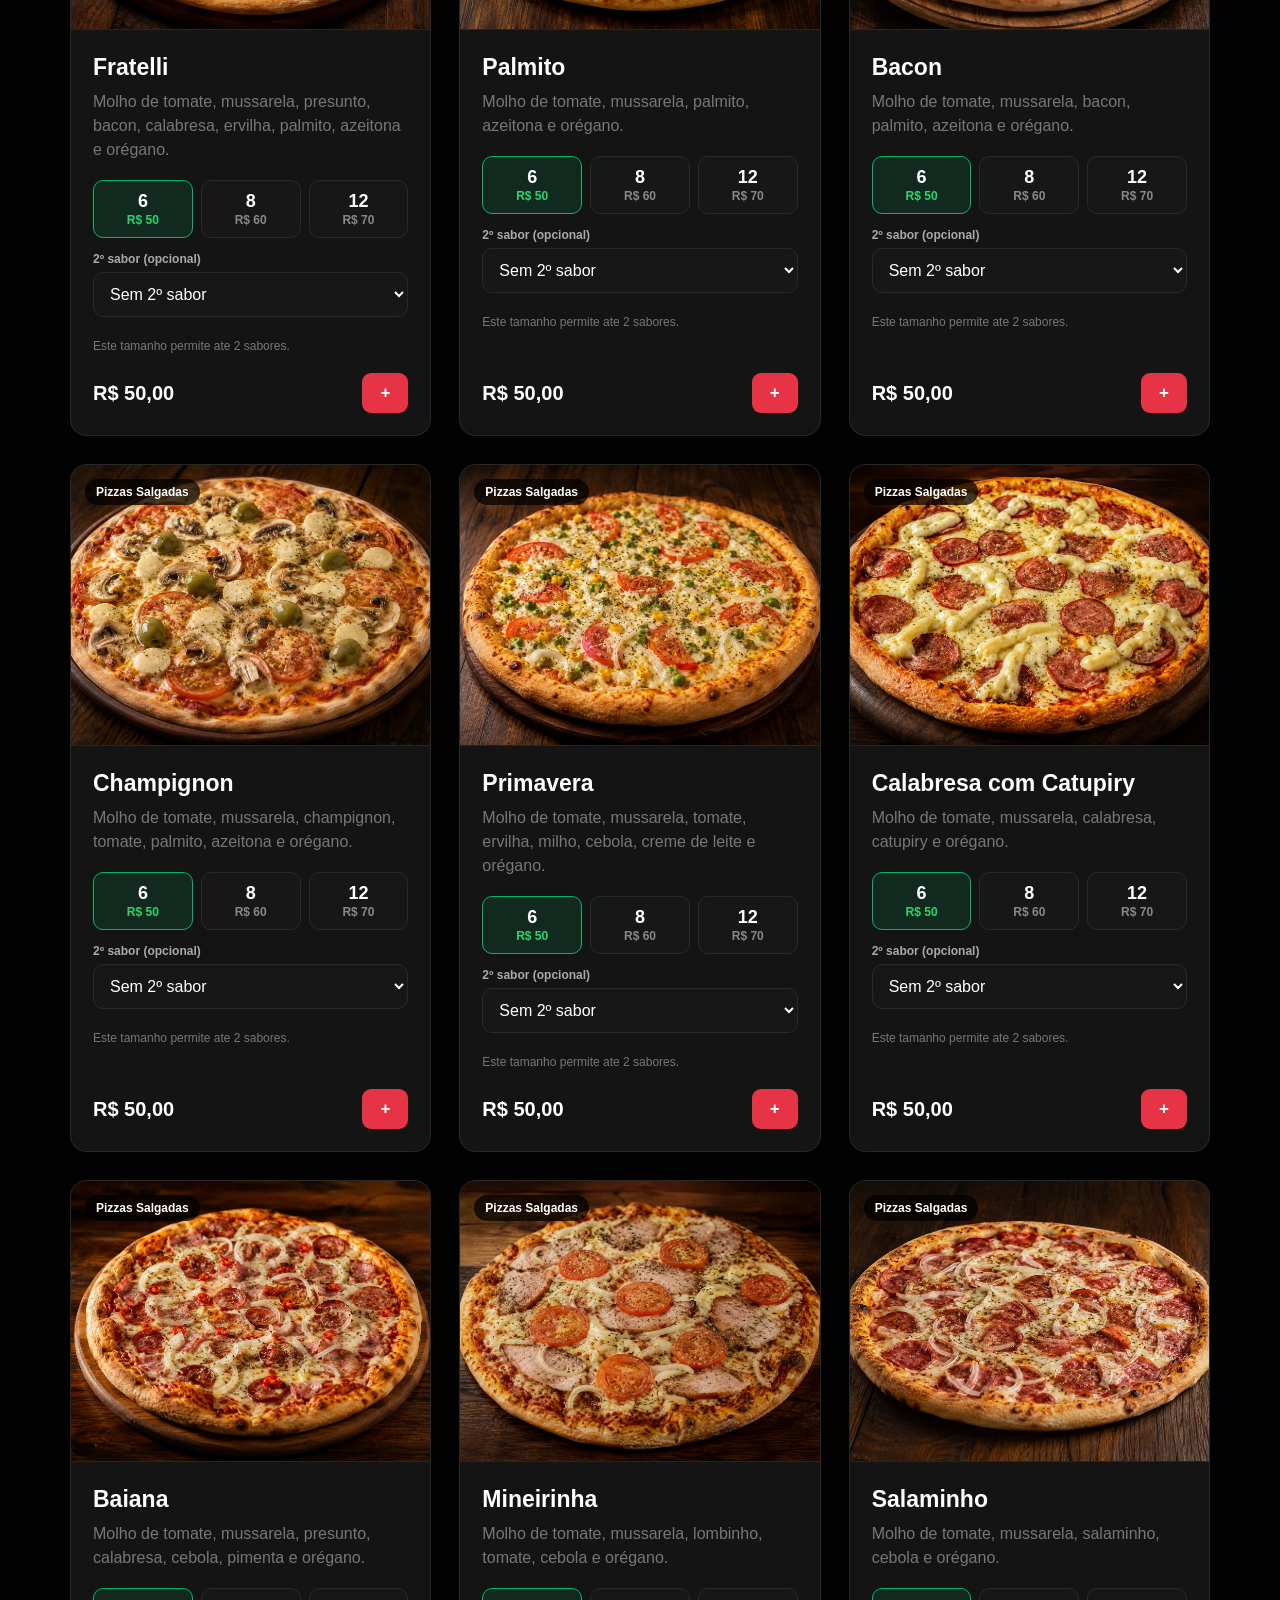
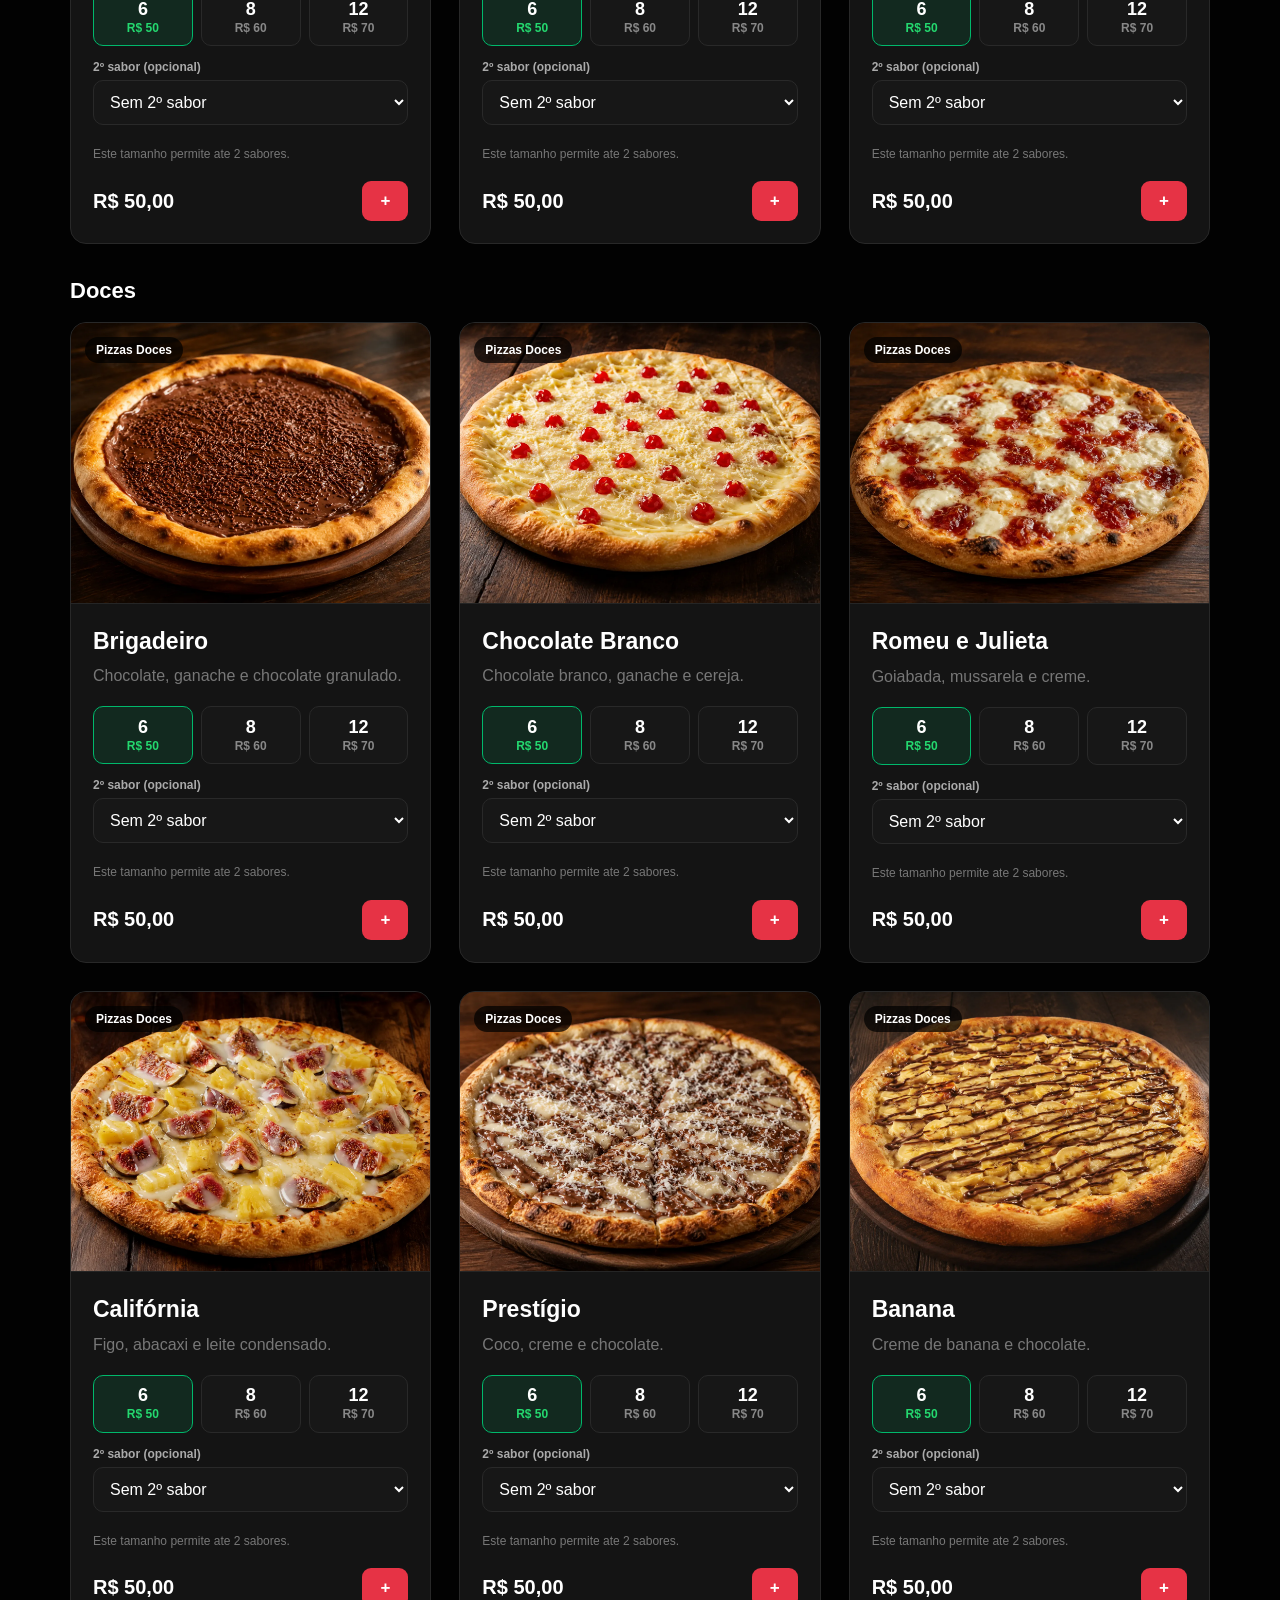
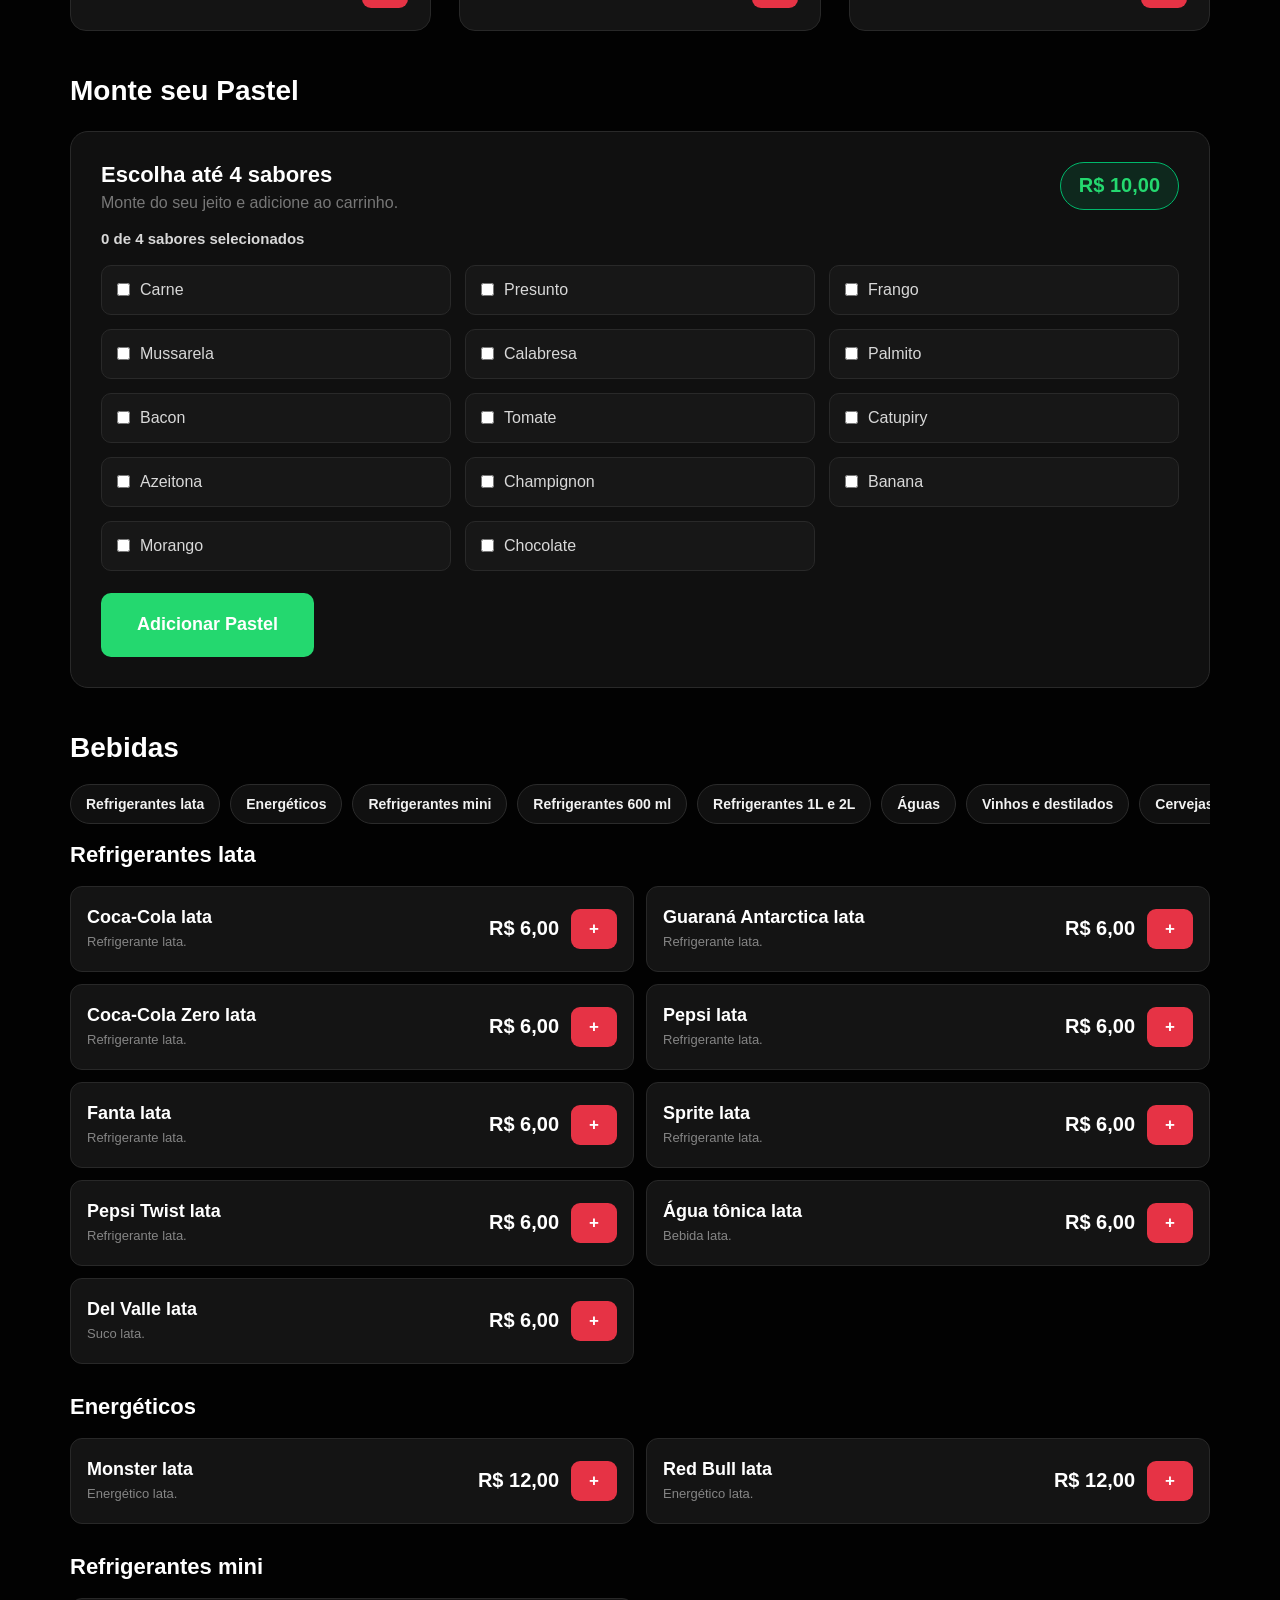
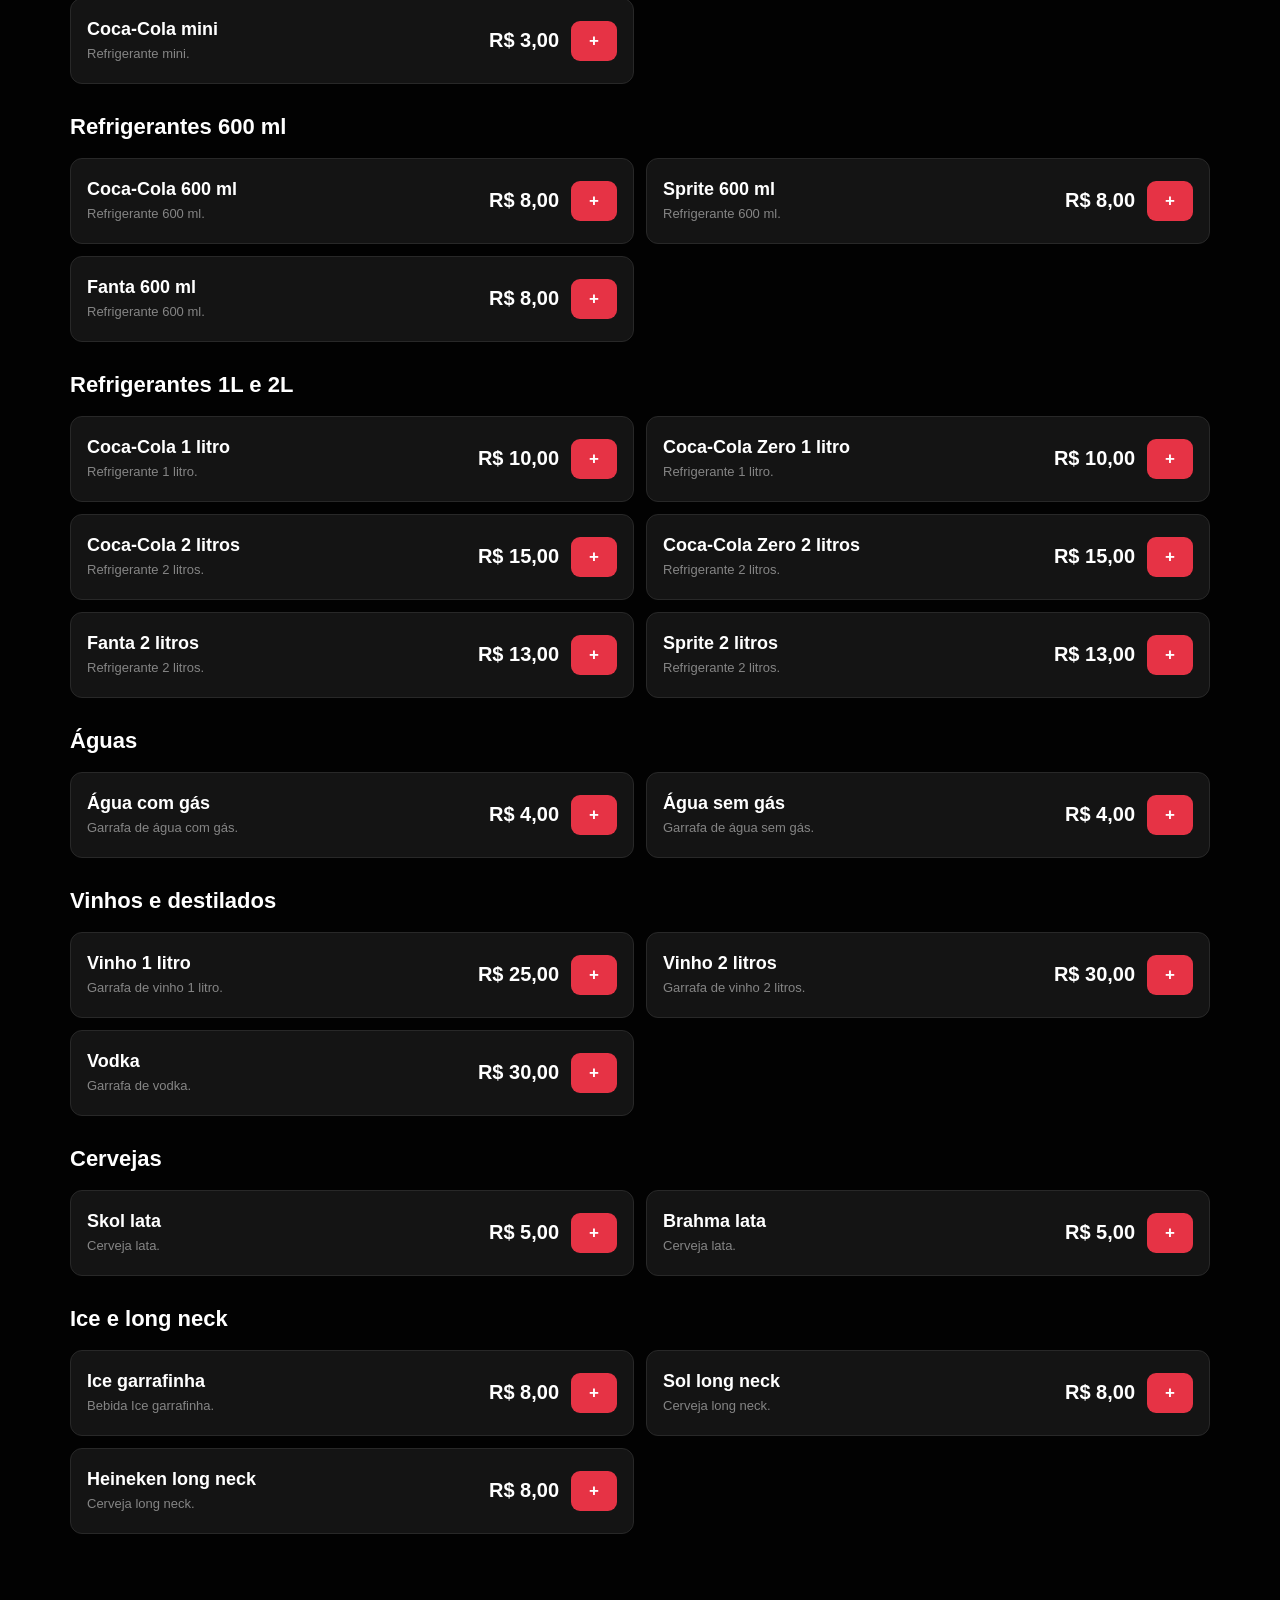
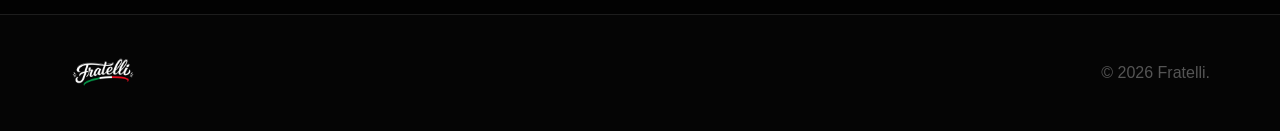
==== commit 2dfd8838: "Adicionando bebidas ao cardápio" ====
--- a/cardapio.html
+++ b/cardapio.html
@@ -1,5 +1,6 @@
 <!DOCTYPE html>
 <html lang="pt-BR">
+
 <head>
   <meta charset="UTF-8">
   <meta name="viewport" content="width=device-width, initial-scale=1.0">
@@ -9,141 +10,141 @@
   <script defer src="js/cart.js"></script>
   <script defer src="js/cardapio.js"></script>
 </head>
+
 <body>
 
-<header class="header">
-  <div class="container nav-wrapper">
-    <a href="index.html" aria-label="Fratelli">
-      <img src="assets/logo.png" class="logo" alt="Logo Fratelli" onerror="this.style.display='none'">
-    </a>
+  <header class="header">
+    <div class="container nav-wrapper">
+      <a href="index.html" aria-label="Fratelli">
+        <img src="assets/logo.png" class="logo" alt="Logo Fratelli" onerror="this.style.display='none'">
+      </a>
 
-    <nav class="desktop-menu">
-      <a href="index.html" class="">Home</a>
-<a href="cardapio.html" class="active">Cardápio</a>
-<a href="contato.html" class="">Contato</a>
-<a href="carrinho.html" class="nav-cart ">Carrinho</a>
+      <nav class="desktop-menu">
+        <a href="index.html" class="">Home</a>
+        <a href="cardapio.html" class="active">Cardápio</a>
+        <a href="contato.html" class="">Contato</a>
+        <a href="carrinho.html" class="nav-cart ">Carrinho</a>
+      </nav>
+
+      <div class="mobile-actions">
+        <a href="carrinho.html" class="mobile-cart-link" aria-label="Abrir carrinho">
+          <svg viewBox="0 0 24 24" aria-hidden="true">
+            <path d="M6.2 6h15l-1.5 8.4a2 2 0 0 1-2 1.6H9.1a2 2 0 0 1-2-1.7L5.8 4H3" />
+            <circle cx="9.5" cy="20" r="1.4" />
+            <circle cx="17.5" cy="20" r="1.4" />
+          </svg>
+          <span class="cart-badge" data-cart-count>0</span>
+        </a>
+
+        <button class="mobile-btn" onclick="toggleMenu()" aria-label="Abrir menu">
+          ☰
+        </button>
+      </div>
+    </div>
+
+    <nav id="mobileMenu" class="mobile-menu">
+      <a href="index.html" onclick="closeMenu()">Home</a>
+      <a href="cardapio.html" onclick="closeMenu()">Cardápio</a>
+      <a href="contato.html" onclick="closeMenu()">Contato</a>
+      <a href="carrinho.html" onclick="closeMenu()">Carrinho</a>
+    </nav>
+  </header>
+
+
+  <main class="container page-spacing">
+    <section class="menu-intro">
+      <div>
+        <p class="eyebrow">Escolha seu pedido</p>
+        <h1 class="page-title">Cardápio virtual</h1>
+        <p class="menu-intro-text">Adicione os itens ao carrinho e finalize o pedido pelo WhatsApp.</p>
+        <p id="aviso-cardapio" class="product-meta">Entrega grátis no perímetro urbano. Fora do perímetro, taxa de R$
+          8,00.</p>
+      </div>
+
+      <a href="carrinho.html" class="btn-green menu-cart-cta">
+        Ver carrinho
+        <span class="cart-badge inline-badge" data-cart-count>0</span>
+      </a>
+    </section>
+
+    <div class="menu-toolbar">
+      <input id="busca-cardapio" class="menu-search input" type="search" placeholder="Buscar pizza, lanche, porção..."
+        aria-label="Buscar item no cardápio">
+    </div>
+
+    <nav class="menu-sections" aria-label="Seções do cardápio">
+      <a href="#porcoes-section">Porções</a>
+      <a href="#lanches-section">Lanches</a>
+      <a href="#pizzas-salgadas-section">Pizzas salgadas</a>
+      <a href="#pizzas-doces-section">Pizzas doces</a>
+      <a href="#pasteis-section">Pastéis</a>
+      <a href="#bebidas-section">Bebidas</a>
     </nav>
 
-    <div class="mobile-actions">
-      <a href="carrinho.html" class="mobile-cart-link" aria-label="Abrir carrinho">
-        <svg viewBox="0 0 24 24" aria-hidden="true">
-          <path d="M6.2 6h15l-1.5 8.4a2 2 0 0 1-2 1.6H9.1a2 2 0 0 1-2-1.7L5.8 4H3" />
-          <circle cx="9.5" cy="20" r="1.4" />
-          <circle cx="17.5" cy="20" r="1.4" />
-        </svg>
-        <span class="cart-badge" data-cart-count>0</span>
-      </a>
+    <section id="porcoes-section" class="menu-section">
+      <h2 class="category-title">Porções</h2>
+      <div id="porcoes" class="products-grid"></div>
+    </section>
 
-      <button class="mobile-btn" onclick="toggleMenu()" aria-label="Abrir menu">
-        ☰
-      </button>
-    </div>
-  </div>
+    <section id="lanches-section" class="menu-section">
+      <h2 class="category-title">Lanches</h2>
+      <div id="lanches" class="products-grid"></div>
+    </section>
 
-  <nav id="mobileMenu" class="mobile-menu">
-    <a href="index.html" onclick="closeMenu()">Home</a>
-<a href="cardapio.html" onclick="closeMenu()">Cardápio</a>
-<a href="contato.html" onclick="closeMenu()">Contato</a>
-<a href="carrinho.html" onclick="closeMenu()">Carrinho</a>
-  </nav>
-</header>
+    <section id="pizzas-section" class="menu-section">
+      <h2 class="category-title">Pizzas</h2>
+      <div id="pizzas-salgadas-section" class="pizza-group">
+        <h3 class="subcategory-title">Salgadas</h3>
+        <div id="pizzas-salgadas" class="products-grid"></div>
+      </div>
 
+      <div id="pizzas-doces-section" class="pizza-group">
+        <h3 class="subcategory-title">Doces</h3>
+        <div id="pizzas-doces" class="products-grid"></div>
+      </div>
+    </section>
 
-<main class="container page-spacing">
-  <section class="menu-intro">
-    <div>
-      <p class="eyebrow">Escolha seu pedido</p>
-      <h1 class="page-title">Cardápio virtual</h1>
-      <p class="menu-intro-text">Adicione os itens ao carrinho e finalize o pedido pelo WhatsApp.</p>
-      <p id="aviso-cardapio" class="product-meta">Entrega grátis no perímetro urbano. Fora do perímetro, taxa de R$ 8,00.</p>
-    </div>
+    <section id="pasteis-section" class="menu-section">
+      <h2 class="category-title">Monte seu Pastel</h2>
 
-    <a href="carrinho.html" class="btn-green menu-cart-cta">
-      Ver carrinho
+      <div class="glass-card pastel-box reveal">
+        <div class="pastel-head">
+          <div>
+            <h3>Escolha até 4 sabores</h3>
+            <p class="pastel-text">Monte do seu jeito e adicione ao carrinho.</p>
+          </div>
+
+          <strong id="pastel-preco" class="pastel-price">R$ 10,00</strong>
+        </div>
+
+        <p id="pastel-contador" class="pastel-counter">0 de 4 sabores selecionados</p>
+
+        <div id="sabores" class="sabores-grid"></div>
+
+        <button class="btn-green big-btn" onclick="adicionarPastel()">
+          Adicionar Pastel
+        </button>
+      </div>
+    </section>
+
+    <section id="bebidas-section" class="menu-section">
+      <h2 class="category-title">Bebidas</h2>
+      <nav id="bebidas-nav" class="drink-sections" aria-label="Tipos de bebidas"></nav>
+      <div id="bebidas" class="drinks-wrapper"></div>
+    </section>
+
+    <a href="carrinho.html" class="floating-cart" aria-label="Abrir carrinho">
+      Carrinho
       <span class="cart-badge inline-badge" data-cart-count>0</span>
     </a>
-  </section>
+  </main>
 
-  <div class="menu-toolbar">
-    <input
-      id="busca-cardapio"
-      class="menu-search input"
-      type="search"
-      placeholder="Buscar pizza, lanche, porção..."
-      aria-label="Buscar item no cardápio">
-  </div>
+  <footer>
+    <div class="container footer-content">
+      <img src="assets/logo.png" class="footer-logo" alt="Logo Fratelli" onerror="this.style.display='none'">
+      <p>© 2026 Fratelli.</p>
+    </div>
+  </footer>
+</body>
 
-  <nav class="menu-sections" aria-label="Seções do cardápio">
-    <a href="#porcoes-section">Porções</a>
-    <a href="#lanches-section">Lanches</a>
-    <a href="#pizzas-salgadas-section">Pizzas salgadas</a>
-    <a href="#pizzas-doces-section">Pizzas doces</a>
-    <a href="#pasteis-section">Pastéis</a>
-    <a href="#bebidas-section">Bebidas</a>
-  </nav>
-
-  <section id="porcoes-section" class="menu-section">
-    <h2 class="category-title">Porções</h2>
-    <div id="porcoes" class="products-grid"></div>
-  </section>
-
-  <section id="lanches-section" class="menu-section">
-    <h2 class="category-title">Lanches</h2>
-    <div id="lanches" class="products-grid"></div>
-  </section>
-
-  <section id="pizzas-section" class="menu-section">
-    <h2 class="category-title">Pizzas</h2>
-    <div id="pizzas-salgadas-section" class="pizza-group">
-      <h3 class="subcategory-title">Salgadas</h3>
-      <div id="pizzas-salgadas" class="products-grid"></div>
-    </div>
-
-    <div id="pizzas-doces-section" class="pizza-group">
-      <h3 class="subcategory-title">Doces</h3>
-      <div id="pizzas-doces" class="products-grid"></div>
-    </div>
-  </section>
-
-  <section id="pasteis-section" class="menu-section">
-    <h2 class="category-title">Monte seu Pastel</h2>
-
-    <div class="glass-card pastel-box reveal">
-      <div class="pastel-head">
-        <div>
-          <h3>Escolha até 4 sabores</h3>
-          <p class="pastel-text">Monte do seu jeito e adicione ao carrinho.</p>
-        </div>
-
-        <strong id="pastel-preco" class="pastel-price">R$ 10,00</strong>
-      </div>
-
-      <p id="pastel-contador" class="pastel-counter">0 de 4 sabores selecionados</p>
-
-      <div id="sabores" class="sabores-grid"></div>
-
-      <button class="btn-green big-btn" onclick="adicionarPastel()">
-        Adicionar Pastel
-      </button>
-    </div>
-  </section>
-
-  <section id="bebidas-section" class="menu-section">
-    <h2 class="category-title">Bebidas</h2>
-    <div id="bebidas" class="products-grid"></div>
-  </section>
-
-  <a href="carrinho.html" class="floating-cart" aria-label="Abrir carrinho">
-    Carrinho
-    <span class="cart-badge inline-badge" data-cart-count>0</span>
-  </a>
-</main>
-
-<footer>
-  <div class="container footer-content">
-    <img src="assets/logo.png" class="footer-logo" alt="Logo Fratelli" onerror="this.style.display='none'">
-    <p>© 2026 Fratelli.</p>
-  </div>
-</footer>
-</body>
 </html>
--- a/css/style.css
+++ b/css/style.css
@@ -31,7 +31,13 @@
   background: var(--bg);
   color: var(--text);
   font-family: Inter, Arial, sans-serif;
+  display: flex;
+  flex-direction: column;
   min-height: 100vh;
+}
+
+main {
+  flex: 1 0 auto;
 }
 
 a {
@@ -135,7 +141,7 @@
 /* HERO */
 
 .hero {
-  min-height: 690px;
+  min-height: 790px;
   padding-top: 120px;
   display: flex;
   align-items: center;
@@ -412,7 +418,7 @@
 
 .menu-highlight-grid {
   display: grid;
-  grid-template-columns: repeat(4, 1fr);
+  grid-template-columns: repeat(auto-fit, minmax(170px, 1fr));
   gap: 14px;
 }
 
@@ -472,9 +478,6 @@
 }
 
 .menu-toolbar {
-  position: sticky;
-  top: 92px;
-  z-index: 22;
   display: flex;
   gap: 12px;
   padding: 16px 0 8px;
@@ -527,14 +530,31 @@
 .menu-sections {
   position: sticky;
   top: 92px;
-  z-index: 20;
+  z-index: 30;
   display: flex;
   gap: 10px;
   overflow-x: auto;
-  margin-top: 28px;
+  margin-top: 18px;
   padding: 12px 0;
   background: var(--bg);
+  border-bottom: 1px solid #161616;
   scrollbar-width: none;
+}
+
+.menu-sections-marker {
+  height: 0;
+}
+
+.menu-sections.is-fixed {
+  position: fixed;
+  top: var(--menu-fixed-top, 92px);
+  left: 50%;
+  width: min(100%, 1180px);
+  margin-top: 0;
+  padding-left: 20px;
+  padding-right: 20px;
+  transform: translateX(-50%);
+  box-shadow: 0 12px 24px rgba(0, 0, 0, 0.28);
 }
 
 .menu-sections::-webkit-scrollbar {
@@ -792,6 +812,94 @@
   line-height: 1.35;
 }
 
+/* BEBIDAS */
+
+.drink-sections {
+  display: flex;
+  gap: 10px;
+  overflow-x: auto;
+  padding: 0 0 18px;
+  margin-top: -4px;
+  scrollbar-width: none;
+}
+
+.drink-sections::-webkit-scrollbar {
+  display: none;
+}
+
+.drink-sections a {
+  flex: 0 0 auto;
+  min-height: 40px;
+  display: inline-flex;
+  align-items: center;
+  justify-content: center;
+  border: 1px solid #2b2b2b;
+  border-radius: 999px;
+  padding: 0 15px;
+  background: #101010;
+  color: #f2f2f2;
+  font-size: 14px;
+  font-weight: 800;
+}
+
+.drinks-wrapper {
+  display: grid;
+  gap: 30px;
+}
+
+.bebida-group {
+  scroll-margin-top: 162px;
+}
+
+.drink-list {
+  display: grid;
+  grid-template-columns: repeat(2, 1fr);
+  gap: 12px;
+}
+
+.drink-card {
+  min-height: 86px;
+  display: flex;
+  align-items: center;
+  justify-content: space-between;
+  gap: 16px;
+  background: #141414;
+  border: 1px solid #282828;
+  border-radius: 12px;
+  padding: 16px;
+  transition: 0.25s;
+}
+
+.drink-card:hover {
+  border-color: var(--green);
+  box-shadow: 0 14px 26px rgba(0, 184, 107, 0.12);
+}
+
+.drink-info {
+  min-width: 0;
+}
+
+.drink-info h3 {
+  color: #fff;
+  font-size: 18px;
+  font-weight: 900;
+  line-height: 1.2;
+}
+
+.drink-info p {
+  margin-top: 5px;
+  color: #858585;
+  font-size: 13px;
+  line-height: 1.35;
+}
+
+.drink-actions {
+  flex: 0 0 auto;
+  display: flex;
+  align-items: center;
+  gap: 12px;
+}
+
 /* PASTEL */
 
 .glass-card {
@@ -975,6 +1083,7 @@
 /* FOOTER */
 
 footer {
+  margin-top: auto;
   padding: 36px 0;
   border-top: 1px solid #1d1d1d;
   background: #050505;
@@ -1349,7 +1458,6 @@
   }
 
   .menu-toolbar {
-    top: 76px;
     margin-left: -18px;
     margin-right: -18px;
     padding: 12px 18px;
@@ -1361,7 +1469,7 @@
   }
 
   .menu-sections {
-    top: 143px;
+    top: 76px;
     margin-left: -18px;
     margin-right: -18px;
     padding: 10px 18px;
@@ -1369,6 +1477,16 @@
     border-bottom: 1px solid #161616;
   }
 
+  .menu-sections.is-fixed {
+    left: 0;
+    width: 100%;
+    margin-left: 0;
+    margin-right: 0;
+    padding-left: 18px;
+    padding-right: 18px;
+    transform: none;
+  }
+
   .menu-sections a {
     min-height: 40px;
     padding: 0 15px;
@@ -1377,7 +1495,7 @@
 
   .menu-section,
   .pizza-group {
-    scroll-margin-top: 196px;
+    scroll-margin-top: 150px;
   }
 
   .products-grid {
@@ -1437,6 +1555,49 @@
     -webkit-box-orient: vertical;
   }
 
+  .drink-sections {
+    margin-left: -18px;
+    margin-right: -18px;
+    padding: 0 18px 14px;
+  }
+
+  .drink-sections a {
+    min-height: 38px;
+    padding: 0 13px;
+    font-size: 13px;
+  }
+
+  .drinks-wrapper {
+    gap: 24px;
+  }
+
+  .bebida-group {
+    scroll-margin-top: 150px;
+  }
+
+  .drink-list {
+    grid-template-columns: 1fr;
+    gap: 10px;
+  }
+
+  .drink-card {
+    min-height: 74px;
+    border-radius: 11px;
+    padding: 13px;
+  }
+
+  .drink-card:hover {
+    box-shadow: none;
+  }
+
+  .drink-info h3 {
+    font-size: 16px;
+  }
+
+  .drink-info p {
+    font-size: 12px;
+  }
+
   .price {
     font-size: 17px;
   }
@@ -1611,16 +1772,27 @@
     font-size: 12px;
   }
 
-  .menu-sections {
-    top: 135px;
+  .drink-sections {
     margin-left: -14px;
     margin-right: -14px;
     padding-left: 14px;
     padding-right: 14px;
   }
 
+  .menu-sections {
+    top: 68px;
+    margin-left: -14px;
+    margin-right: -14px;
+    padding-left: 14px;
+    padding-right: 14px;
+  }
+
+  .menu-sections.is-fixed {
+    padding-left: 14px;
+    padding-right: 14px;
+  }
+
   .menu-toolbar {
-    top: 68px;
     margin-left: -14px;
     margin-right: -14px;
     padding-left: 14px;
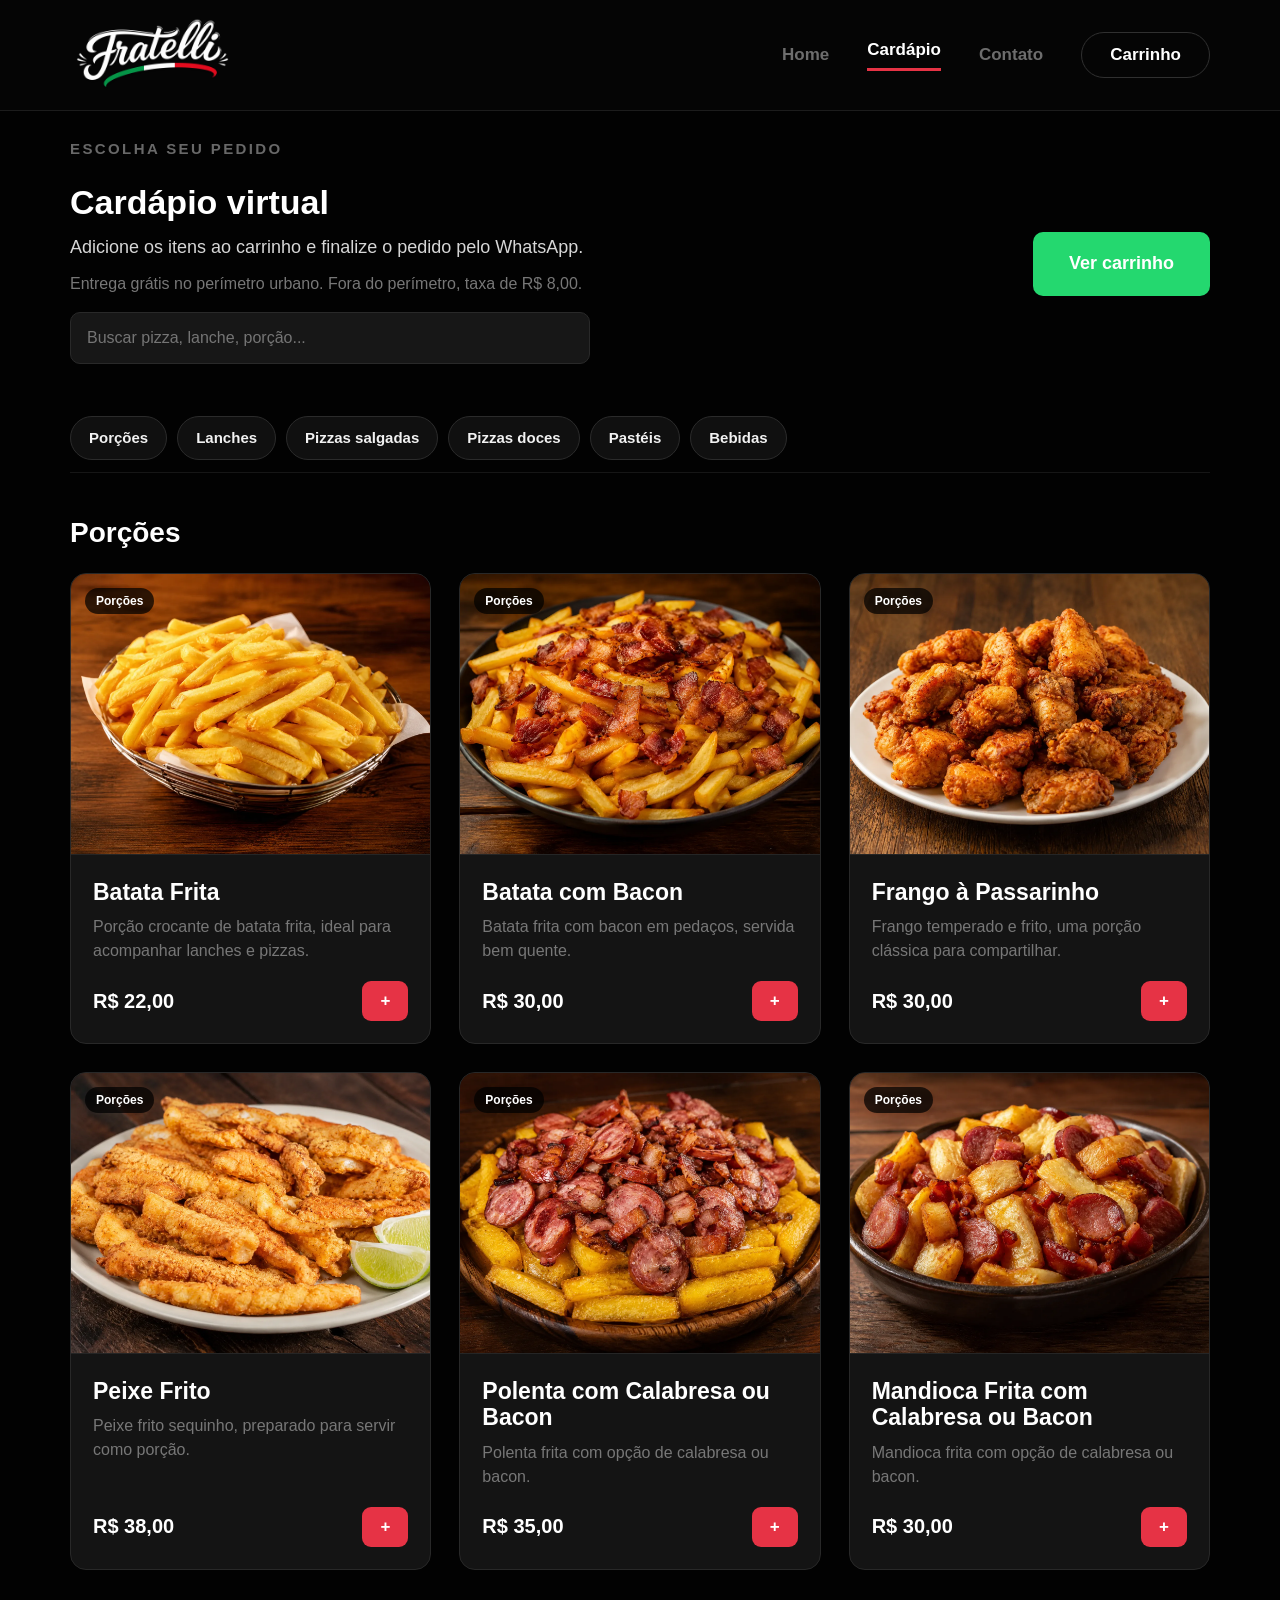
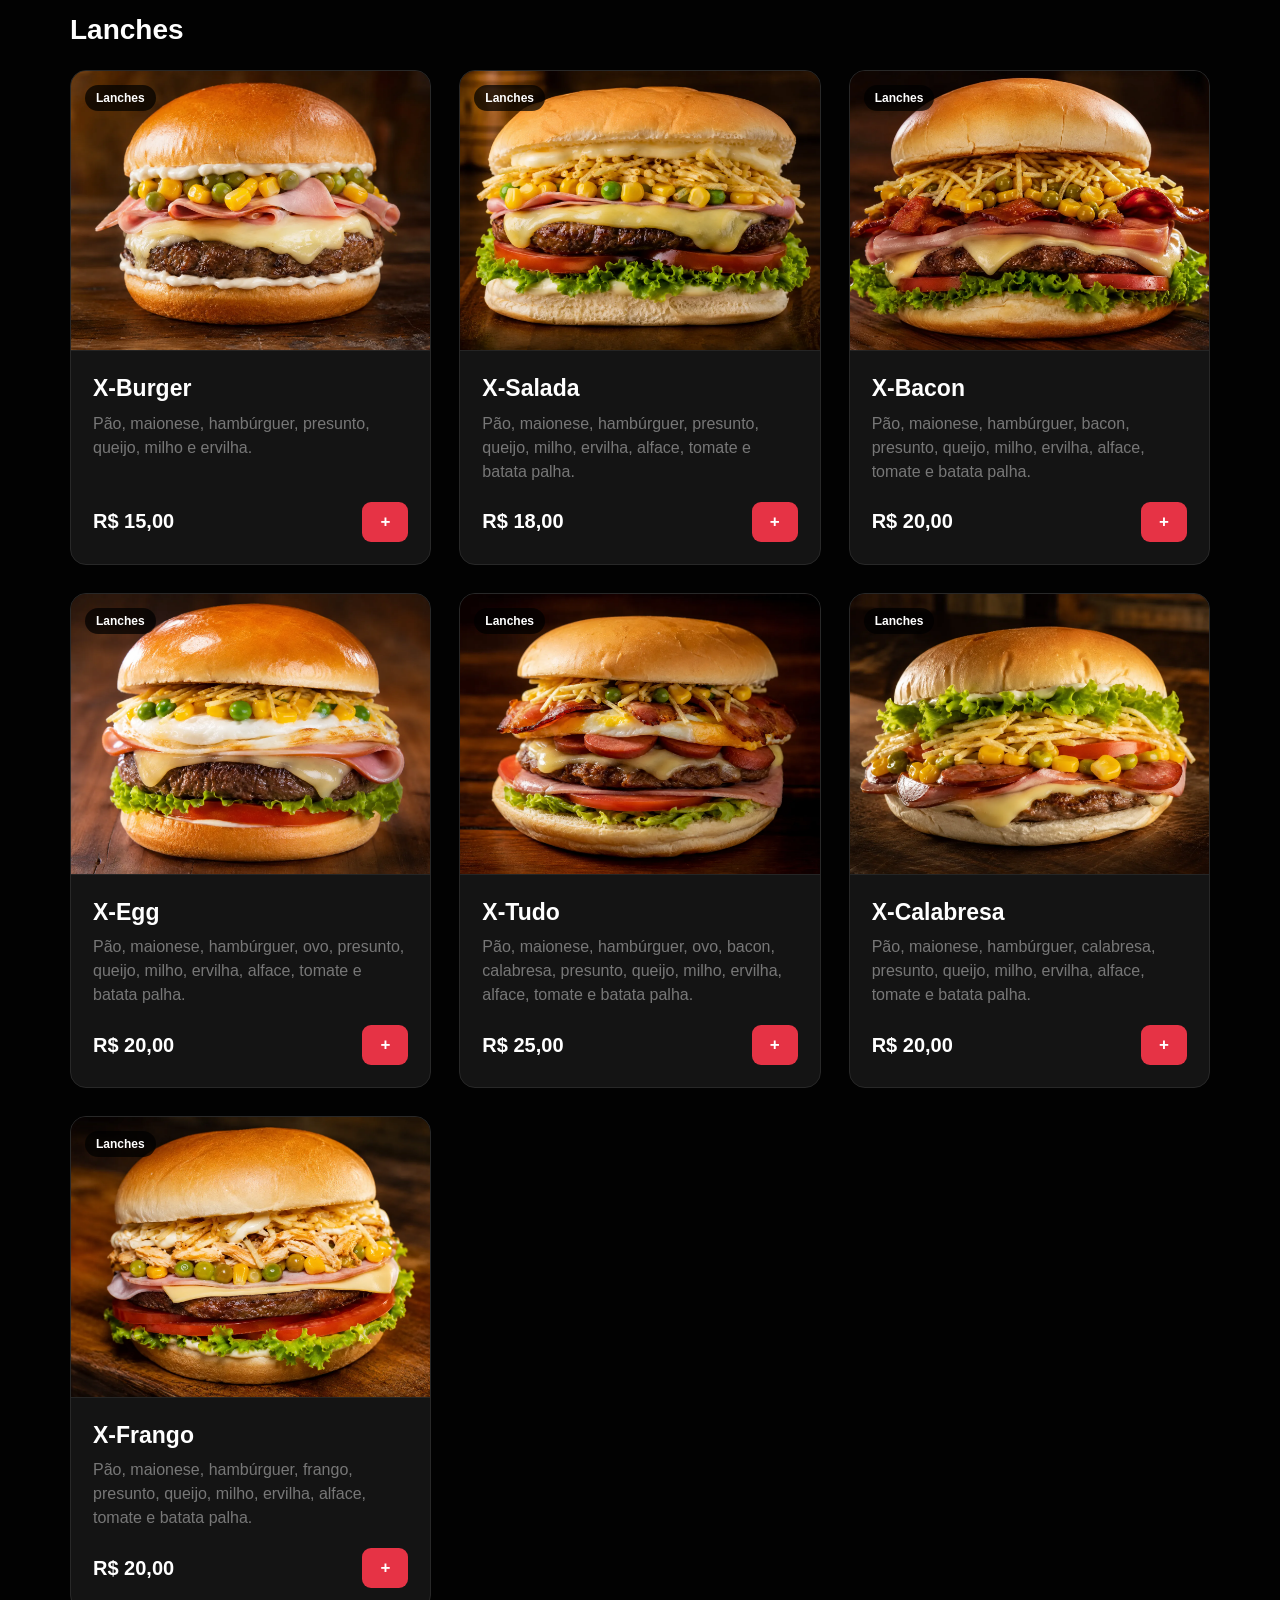
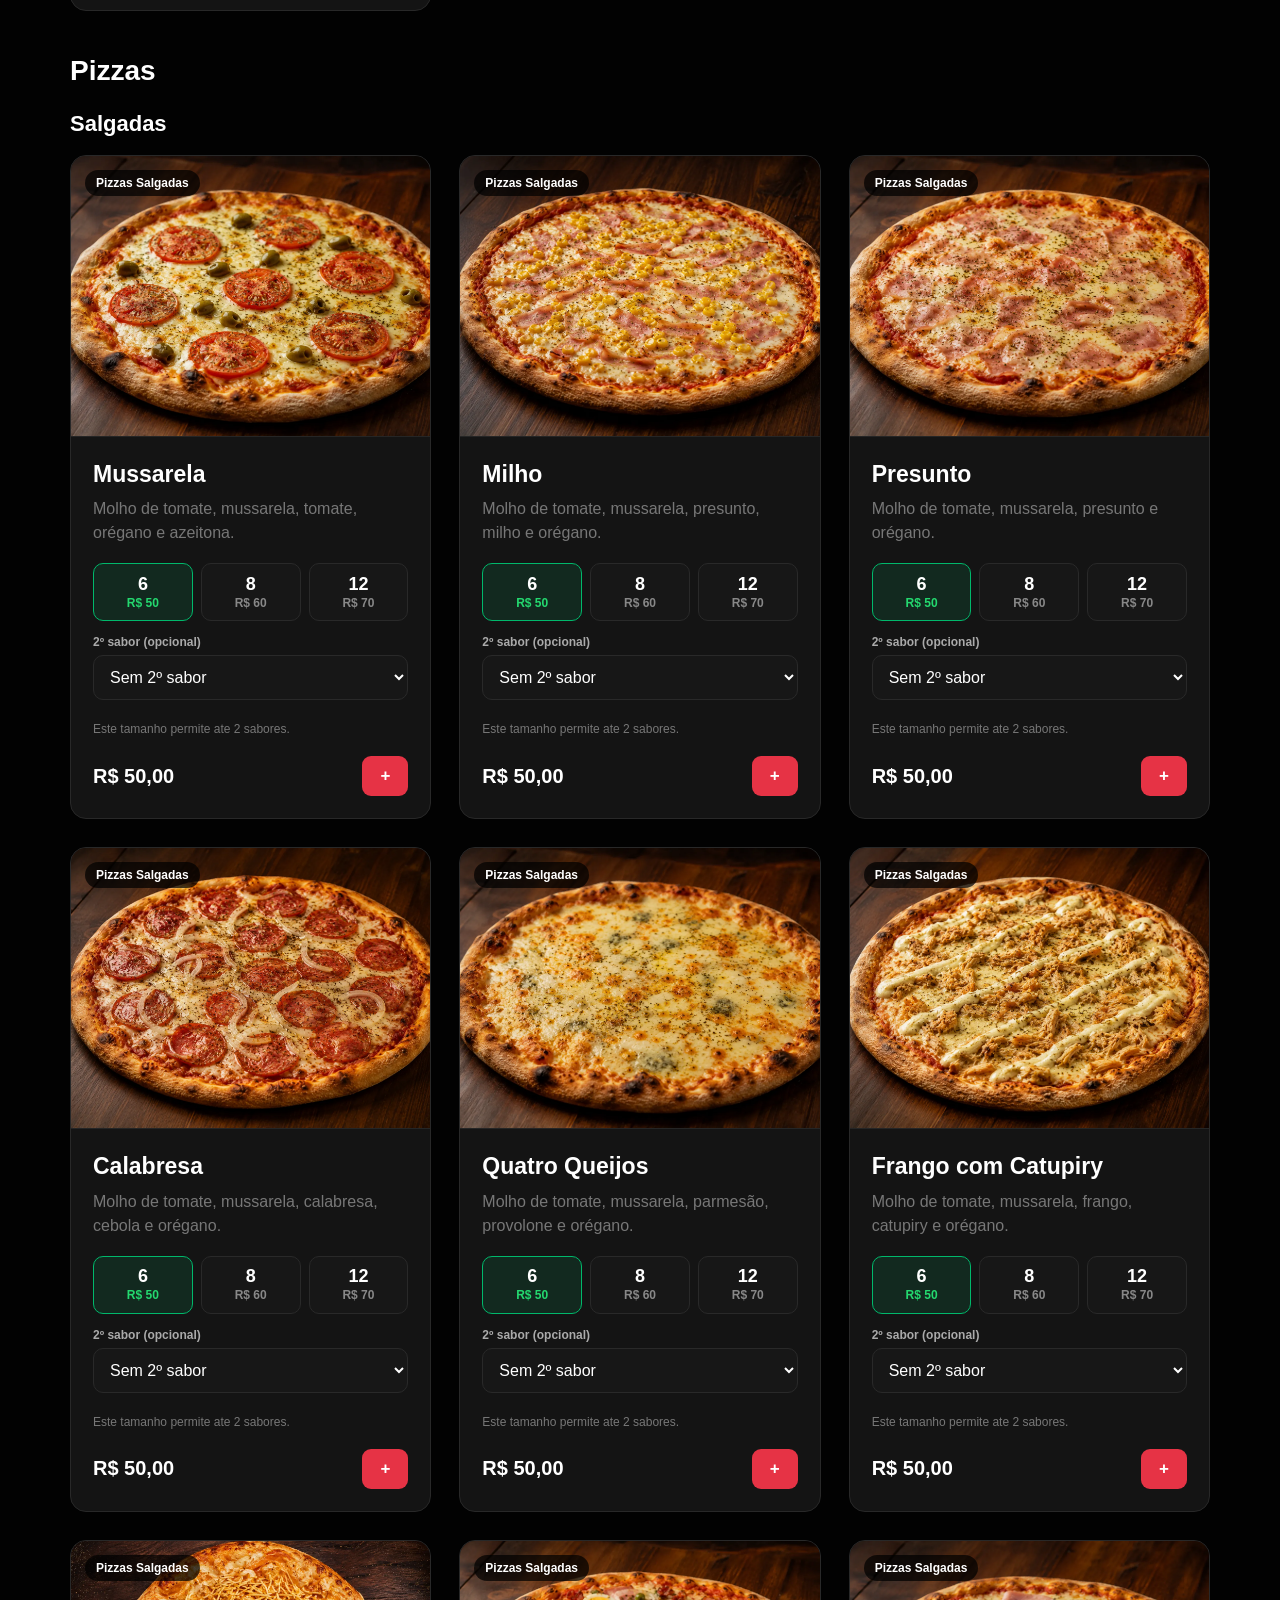
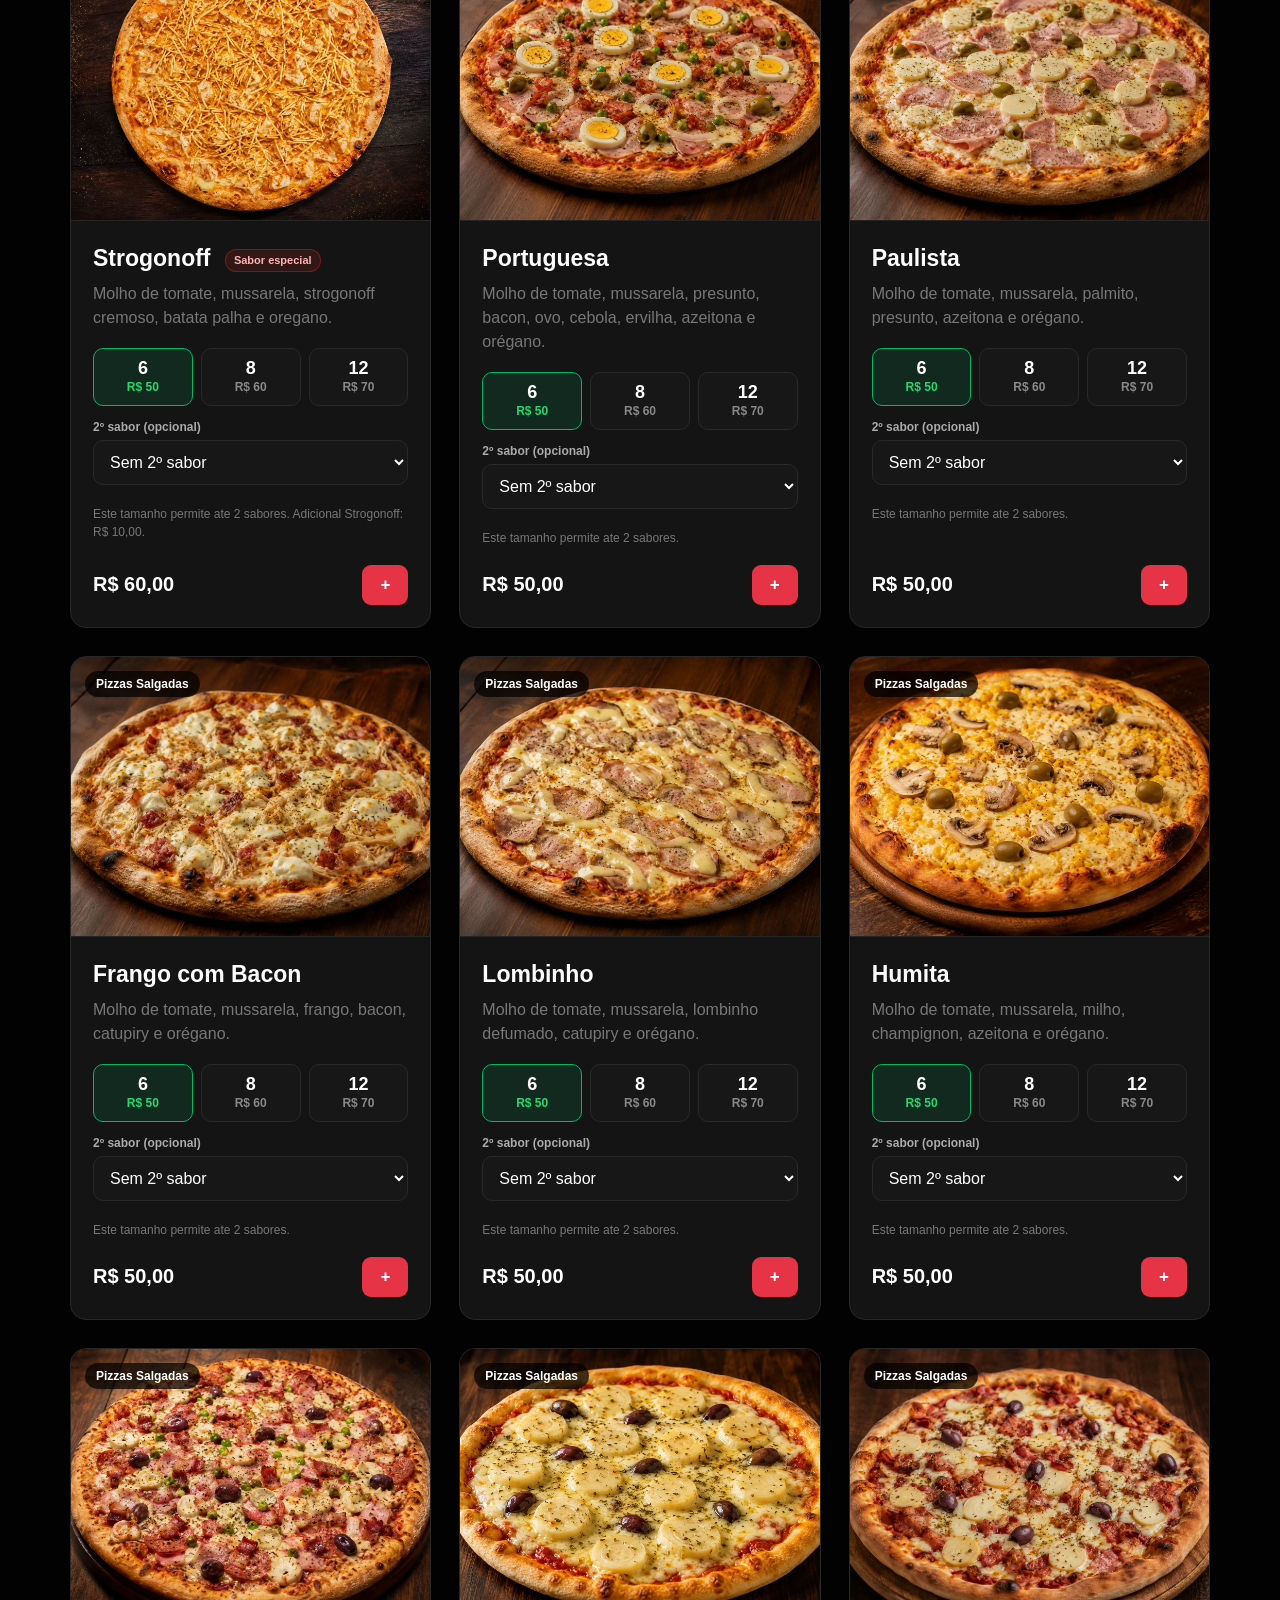
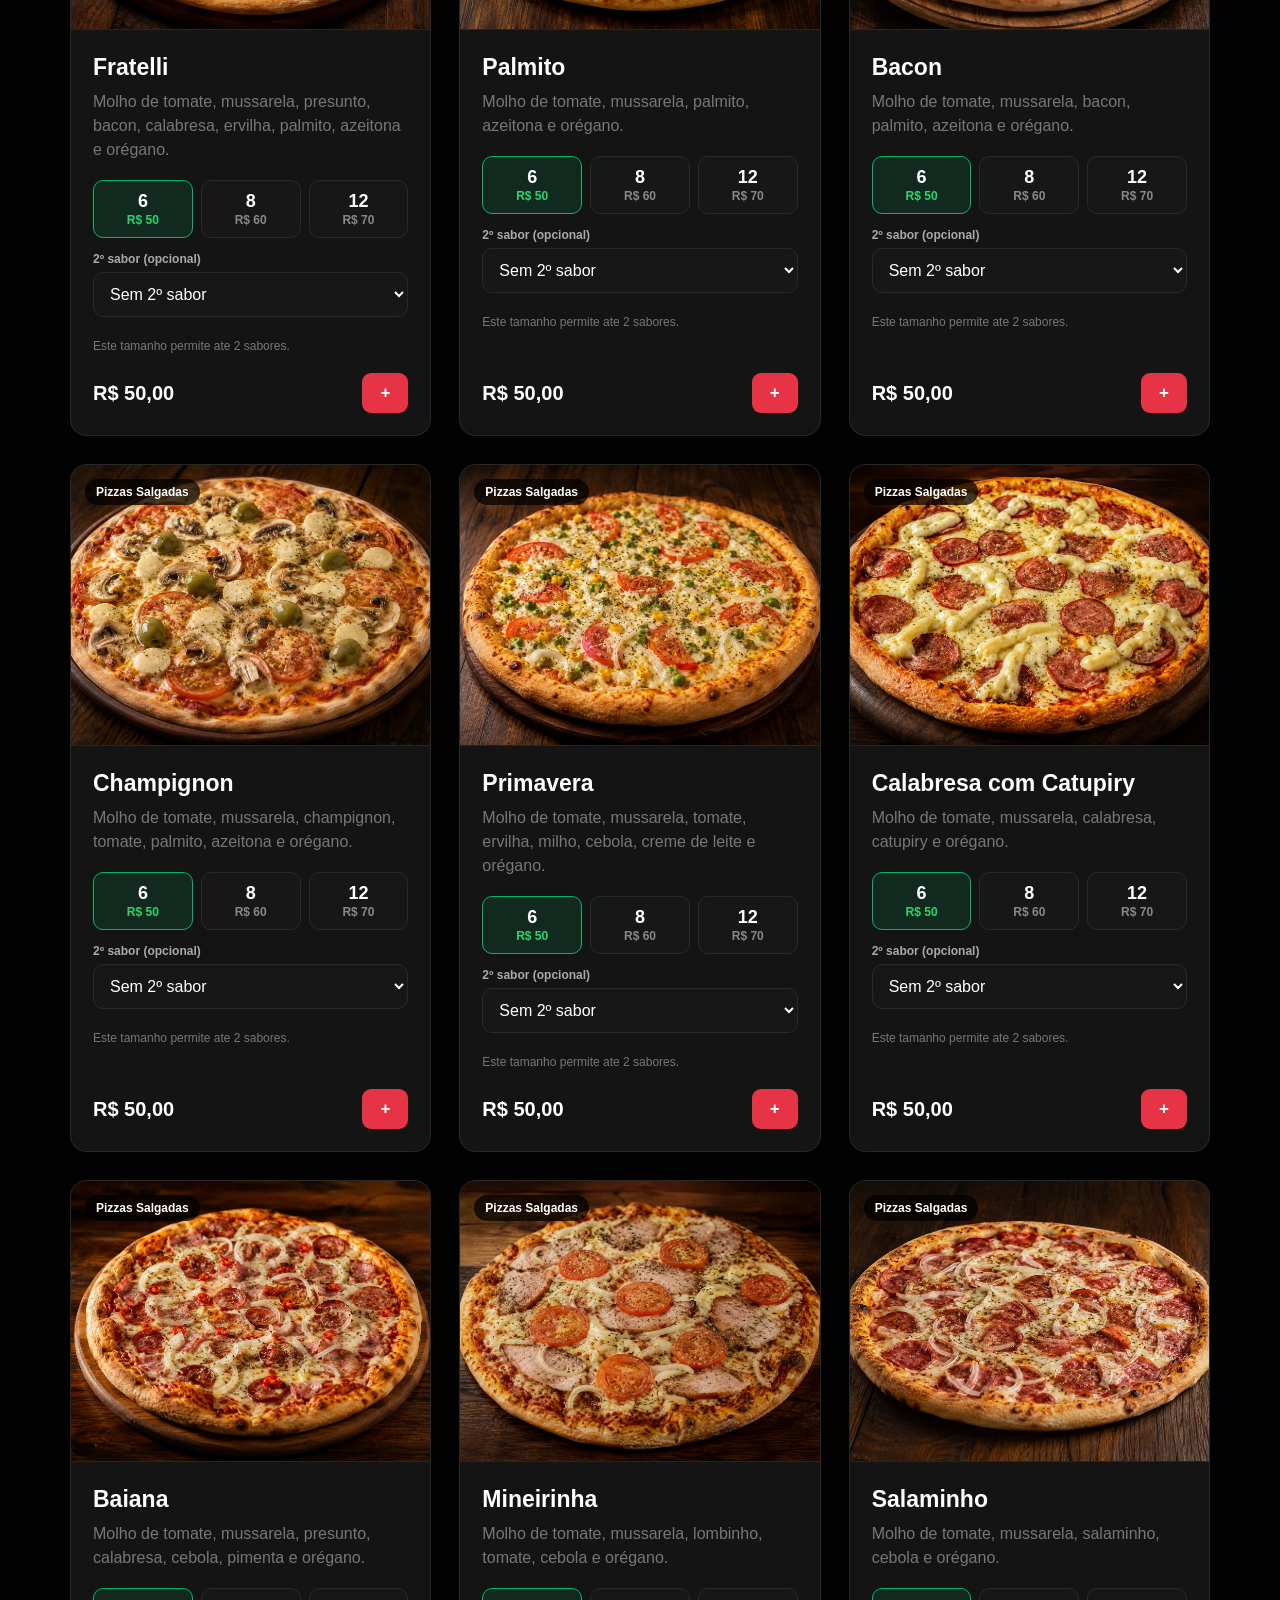
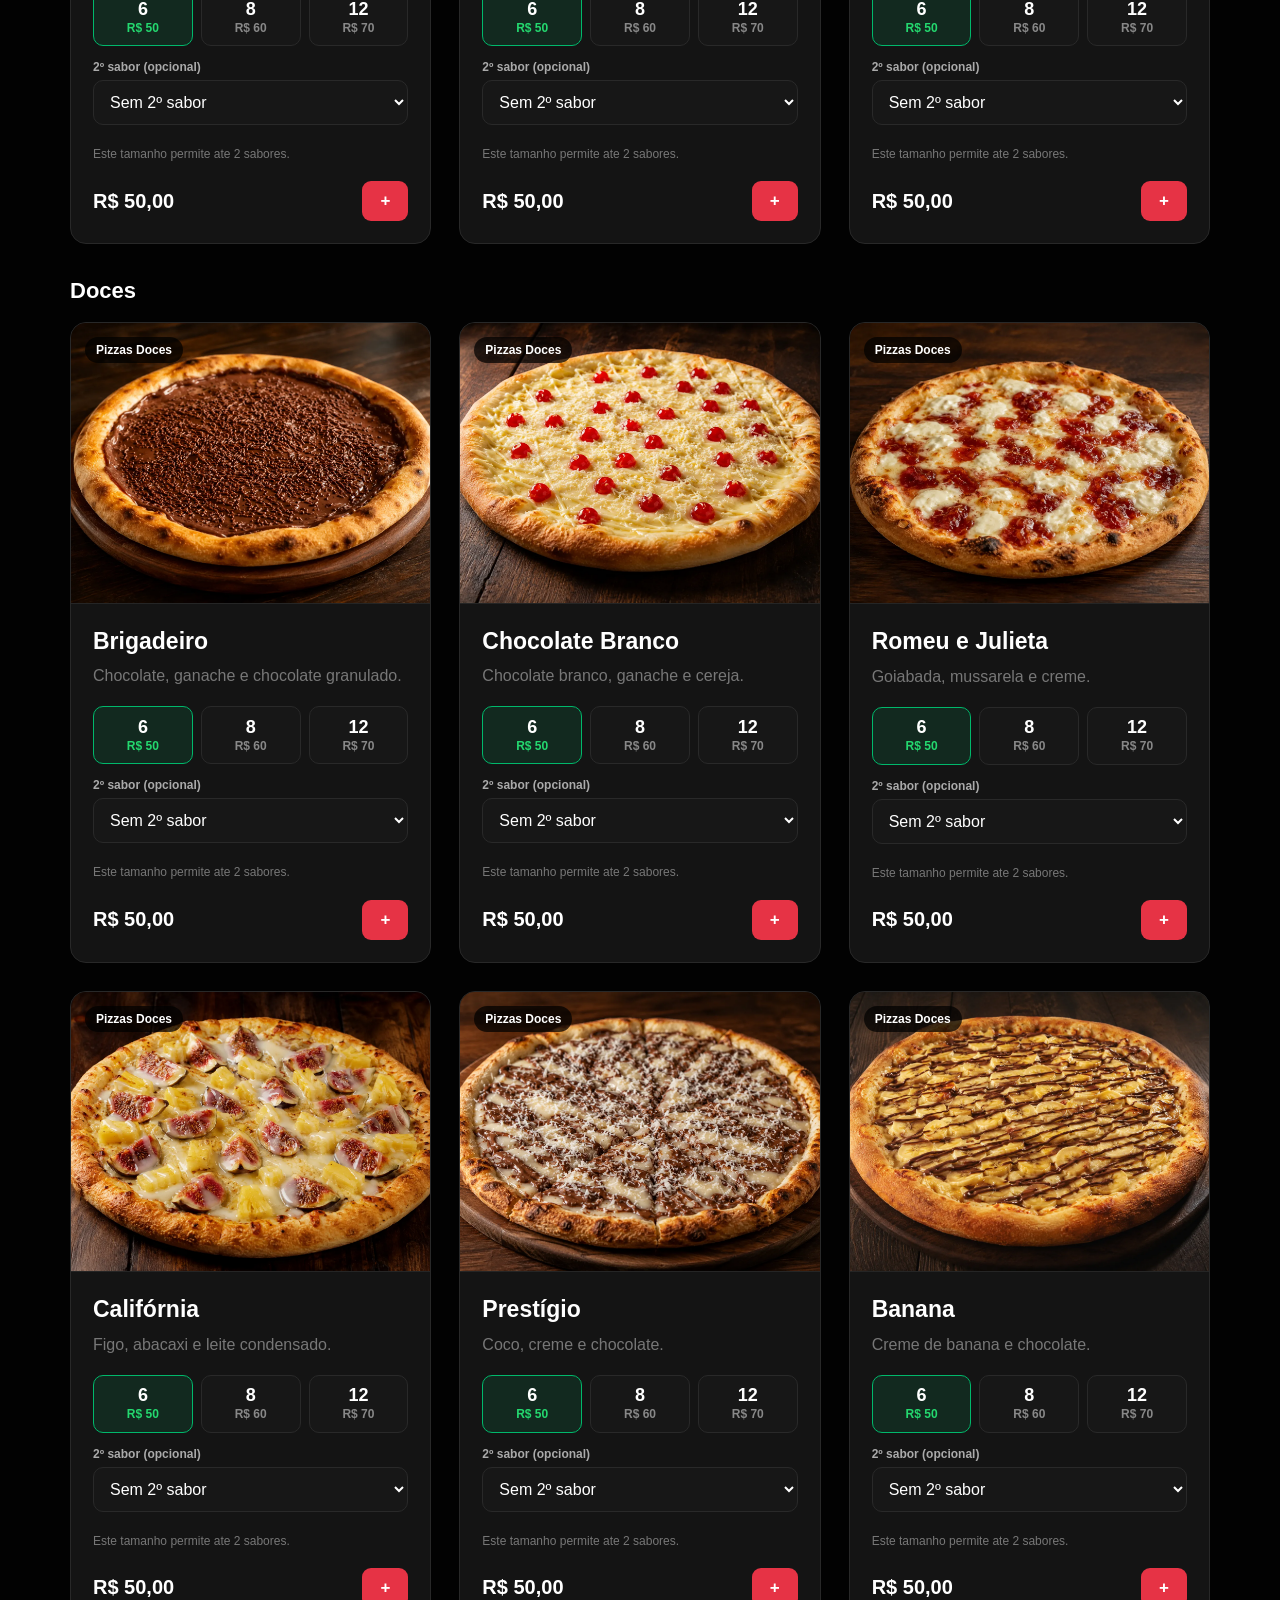
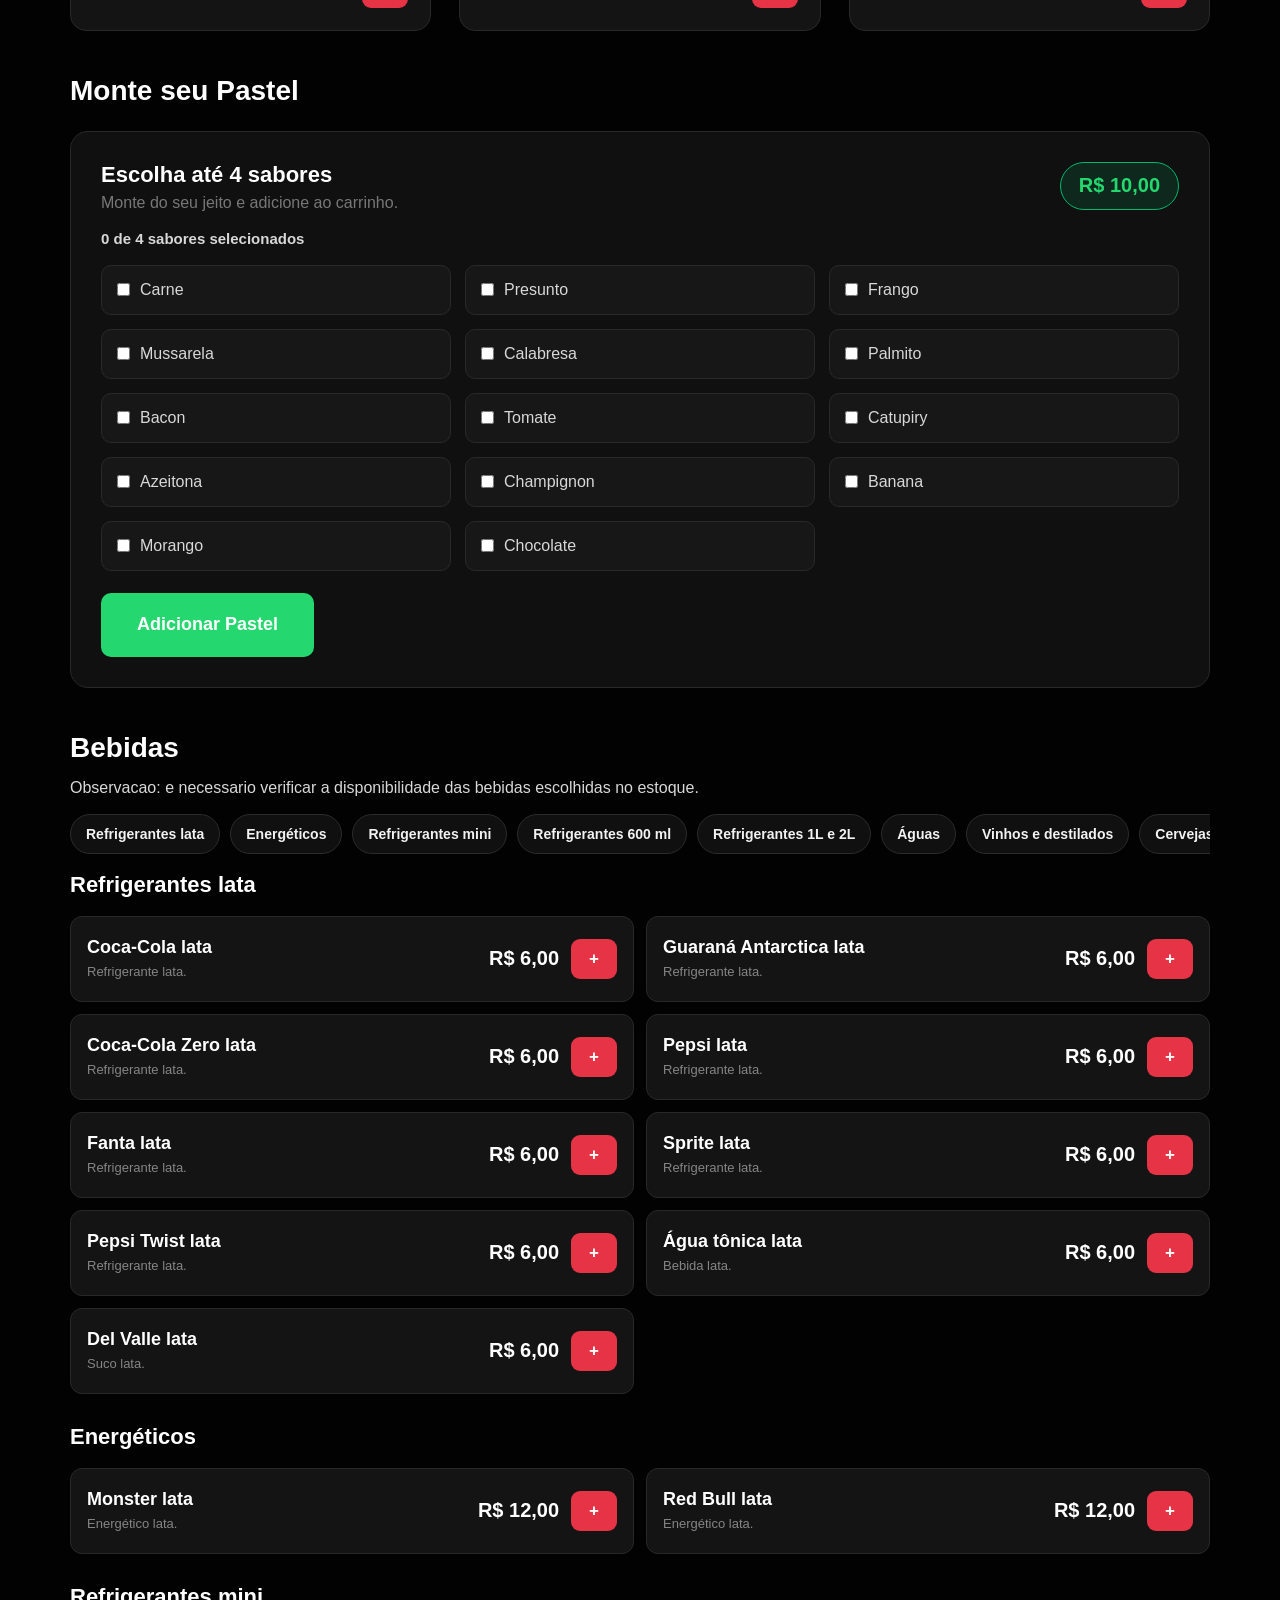
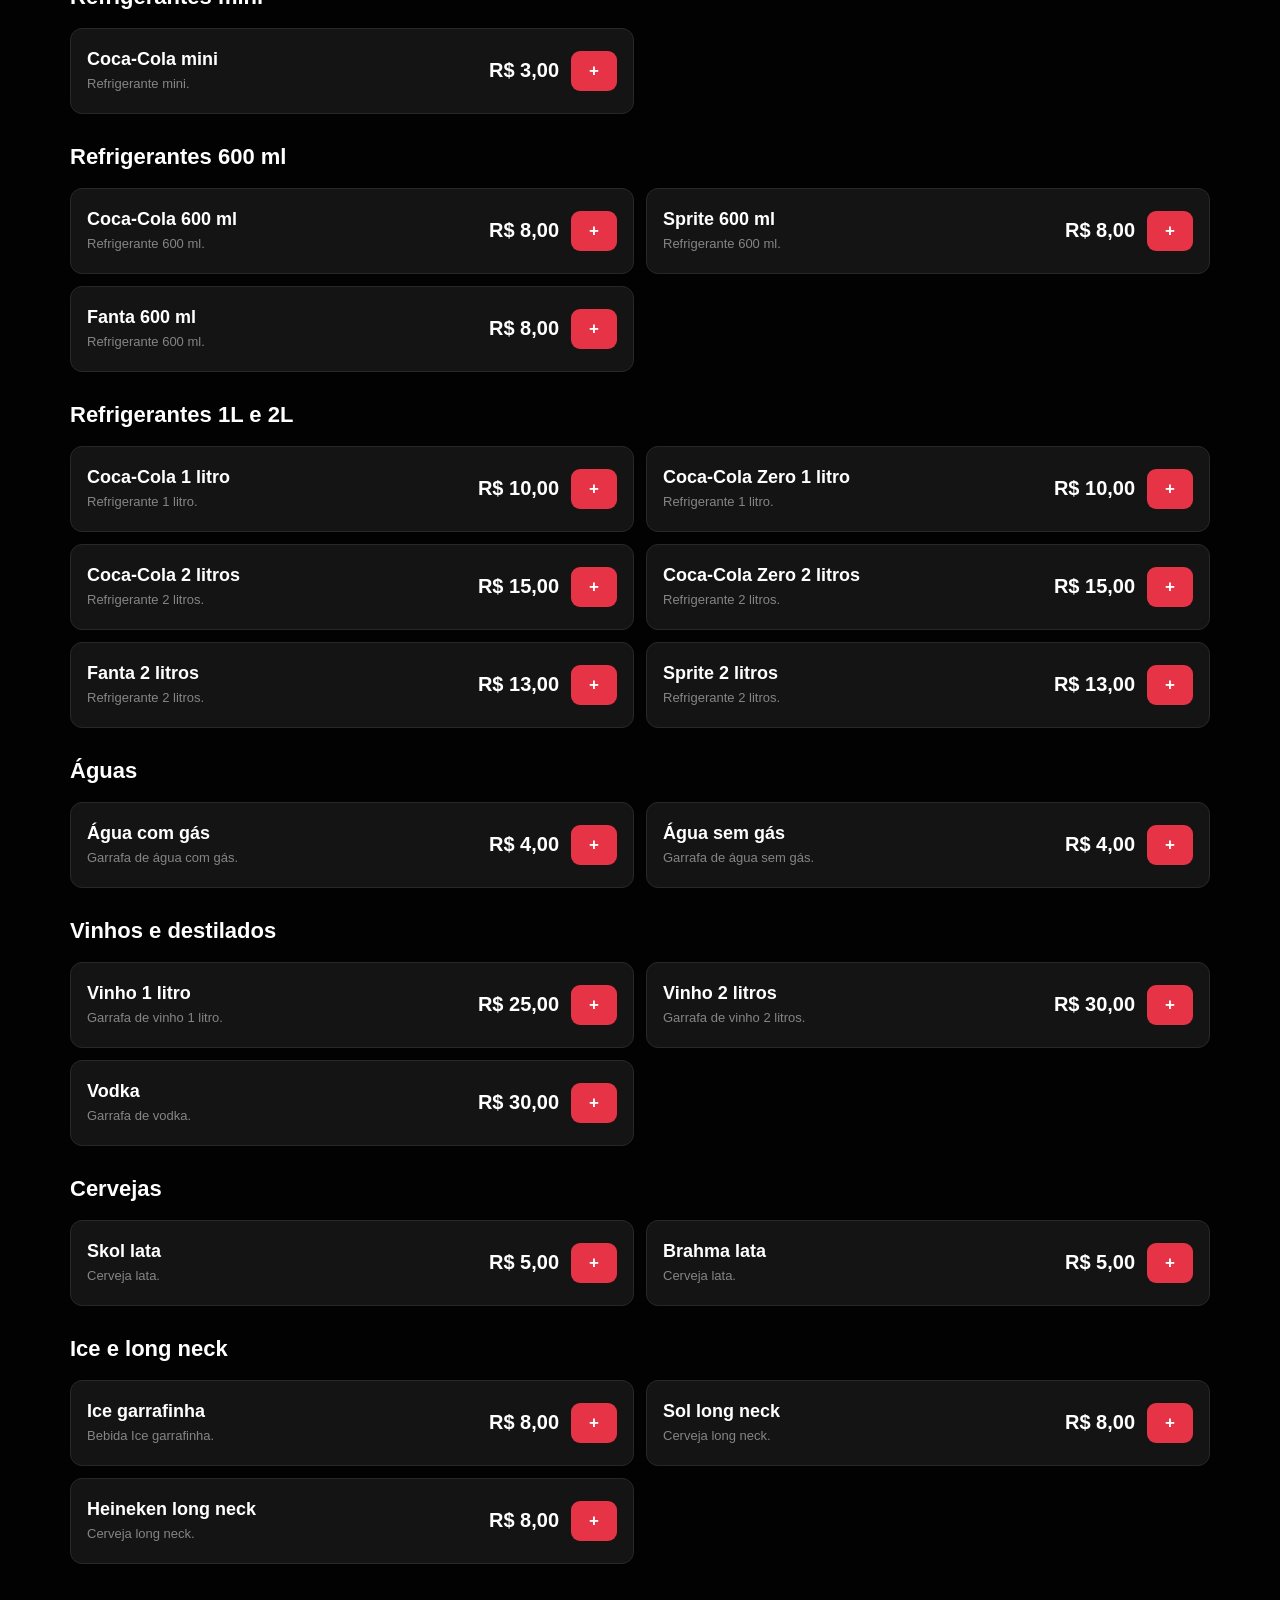
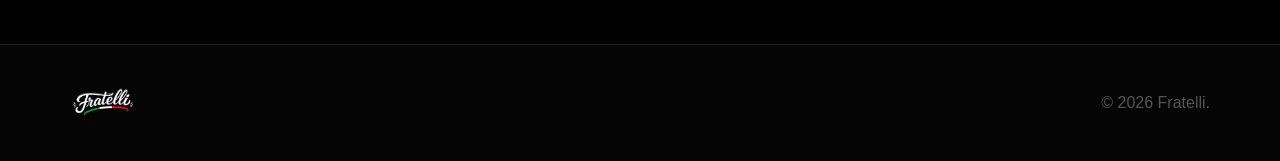
==== commit ed16679d: "Arrumando mensagem final e verificação das bebidas" ====
--- a/cardapio.html
+++ b/cardapio.html
@@ -129,6 +129,7 @@
 
     <section id="bebidas-section" class="menu-section">
       <h2 class="category-title">Bebidas</h2>
+      <p class="product-meta beverage-stock-note">Observacao: e necessario verificar a disponibilidade das bebidas escolhidas no estoque.</p>
       <nav id="bebidas-nav" class="drink-sections" aria-label="Tipos de bebidas"></nav>
       <div id="bebidas" class="drinks-wrapper"></div>
     </section>
--- a/css/style.css
+++ b/css/style.css
@@ -823,6 +823,12 @@
   scrollbar-width: none;
 }
 
+.beverage-stock-note {
+  max-width: 680px;
+  margin: -12px 0 18px;
+  color: #d8d8d8;
+}
+
 .drink-sections::-webkit-scrollbar {
   display: none;
 }
@@ -1115,6 +1121,7 @@
   opacity: 0;
   transition: 0.25s;
   z-index: 9999;
+  pointer-events: none;
 }
 
 .toast.show {
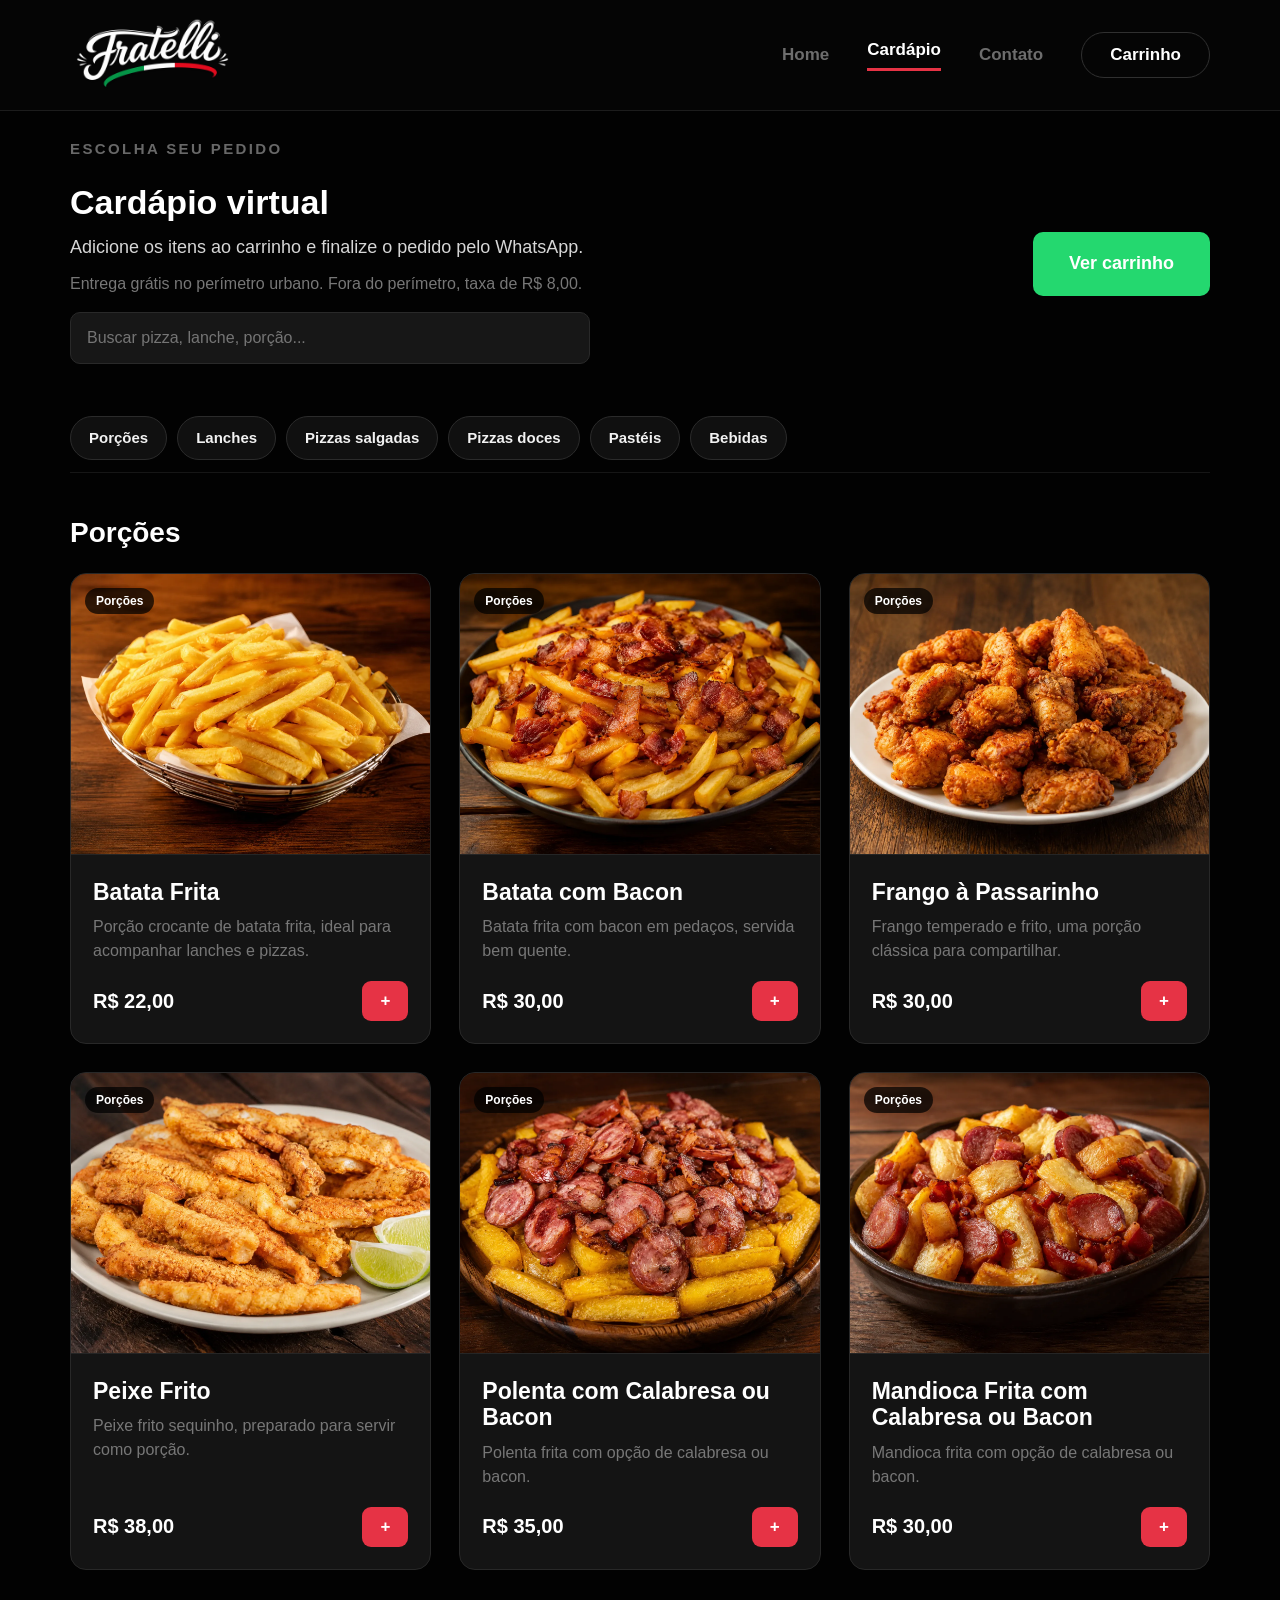
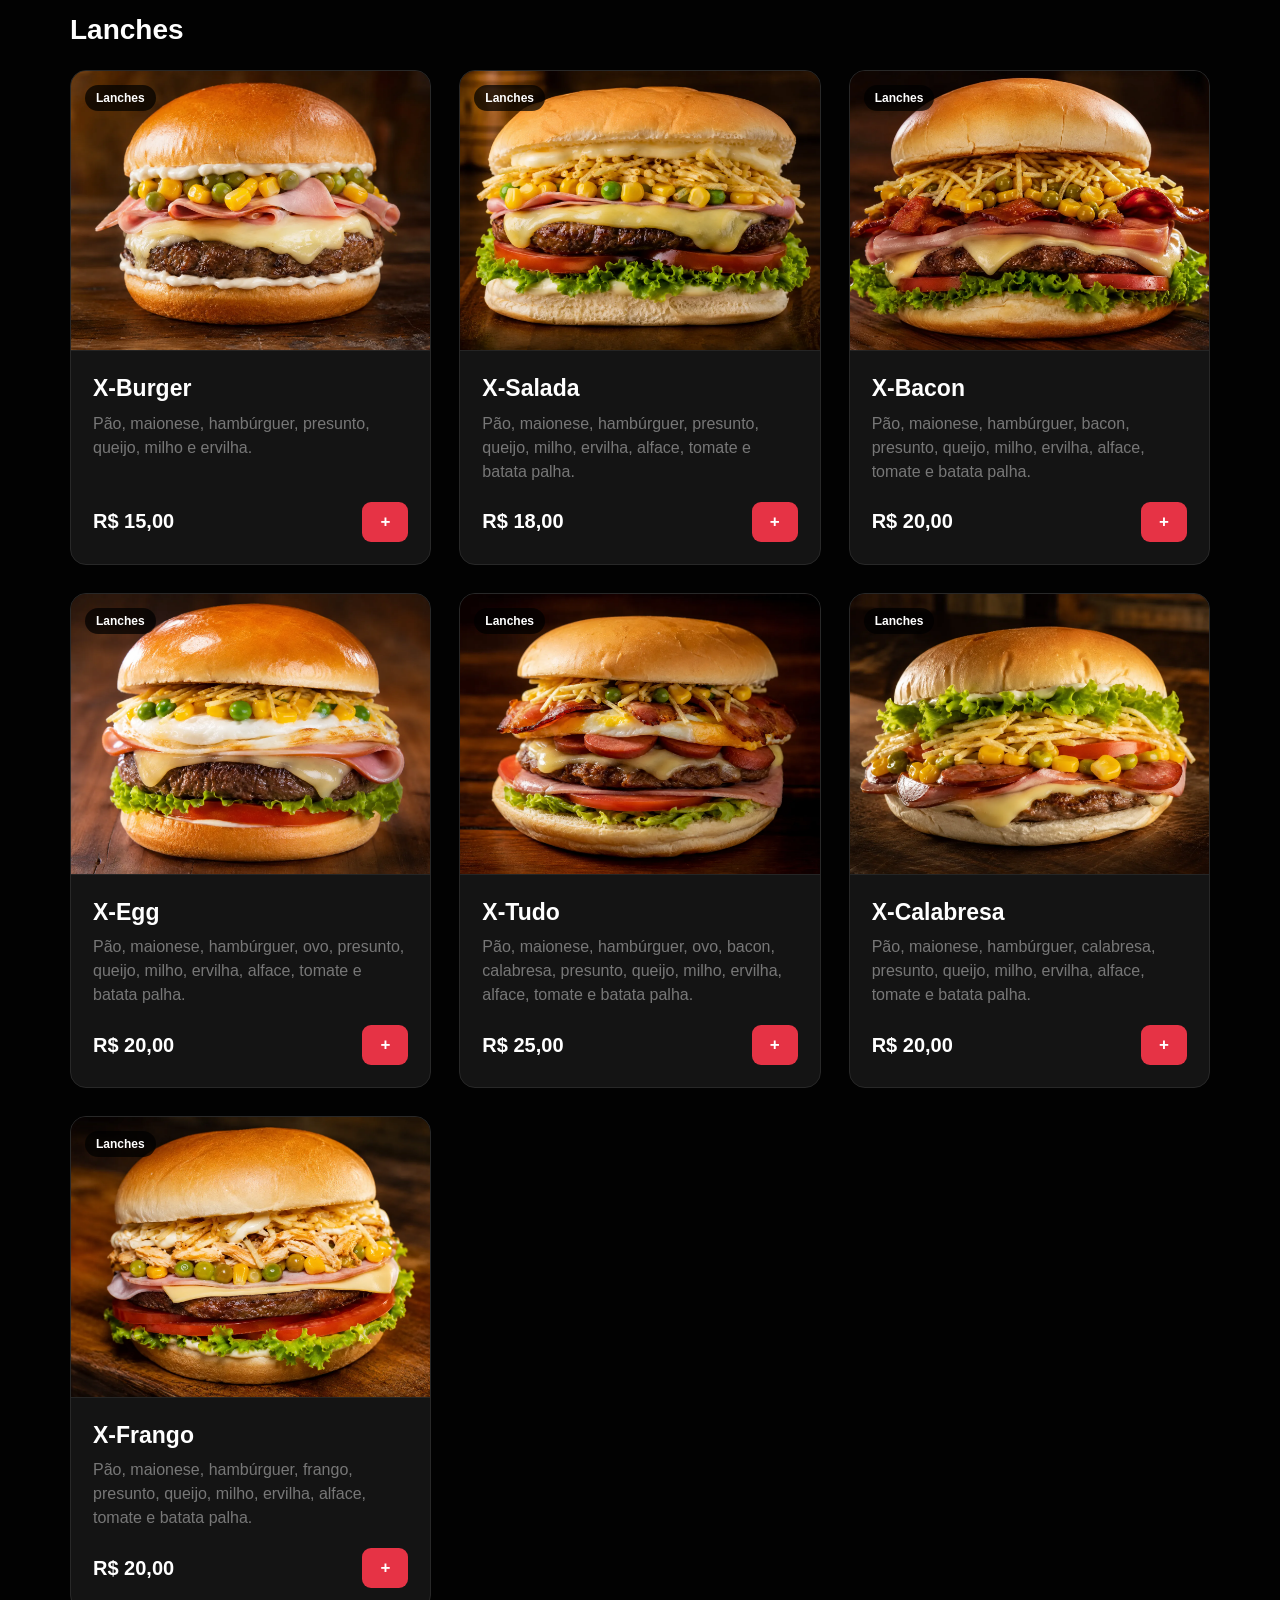
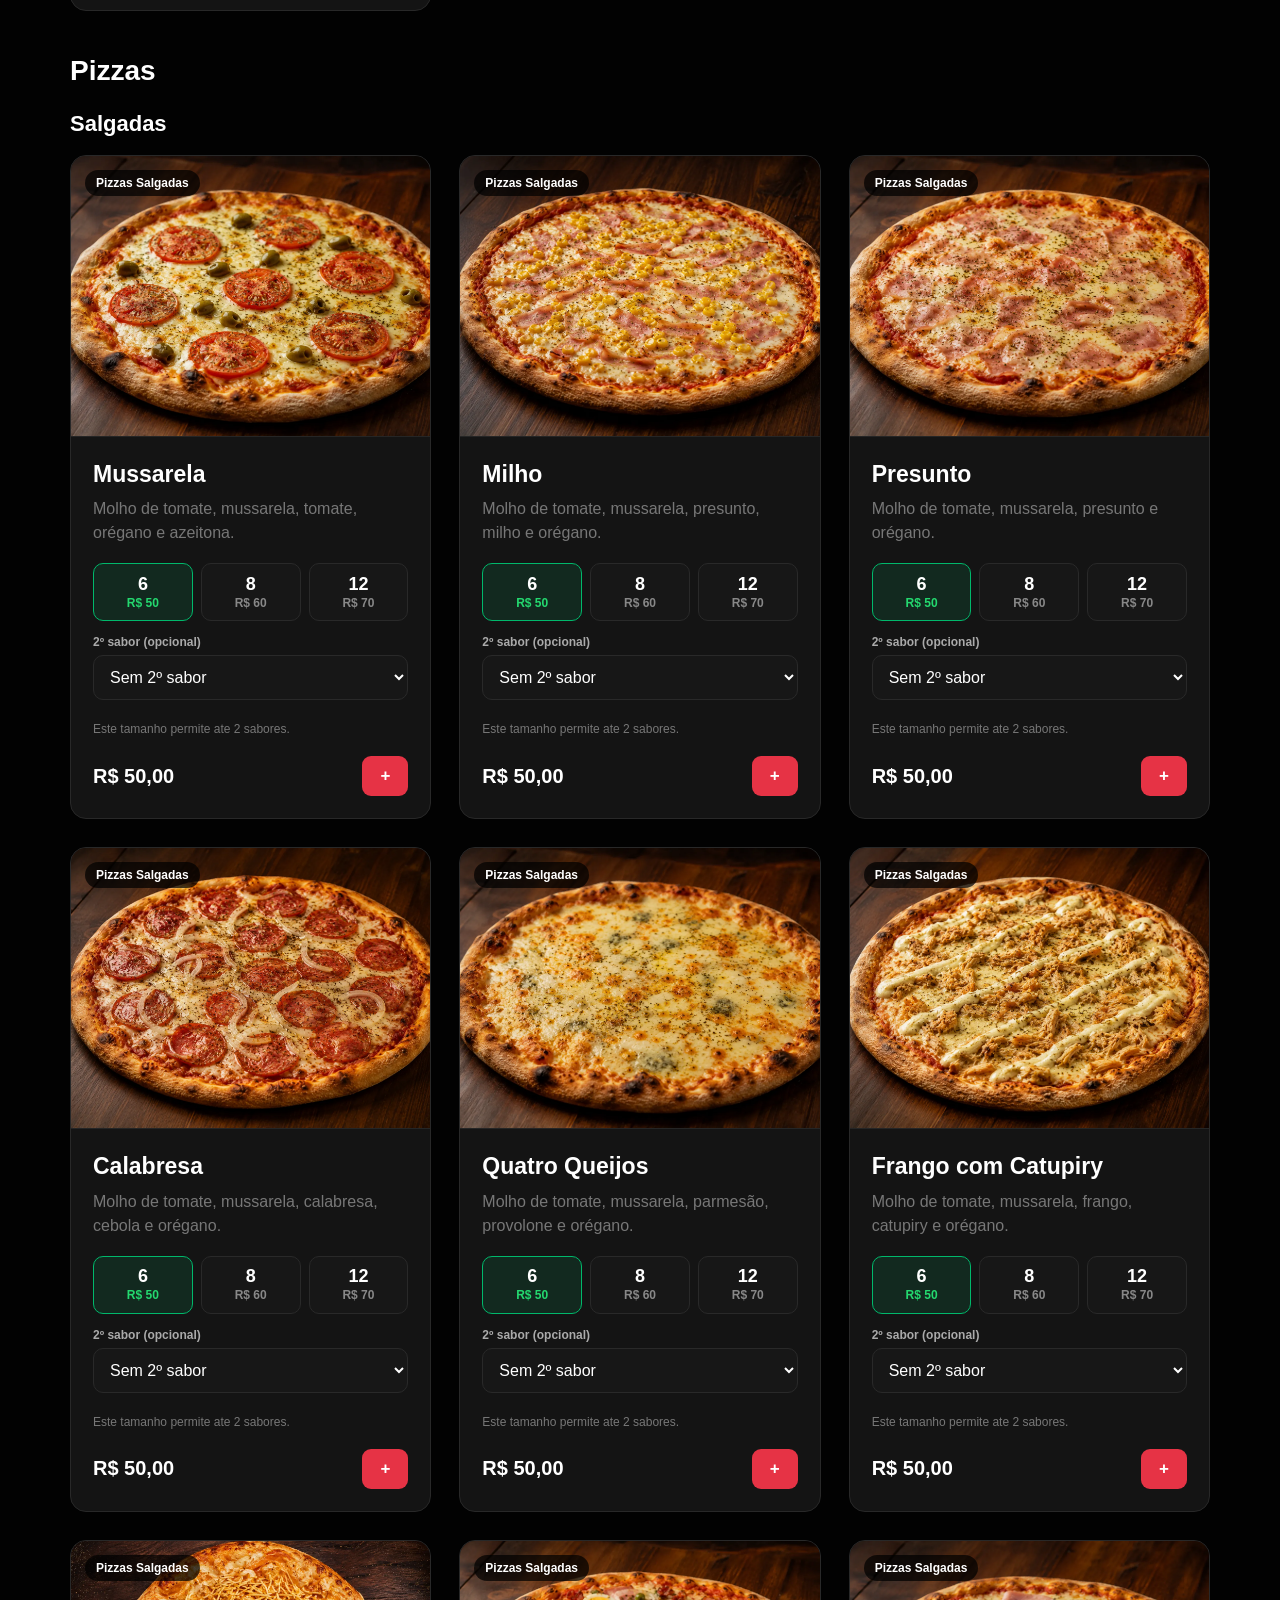
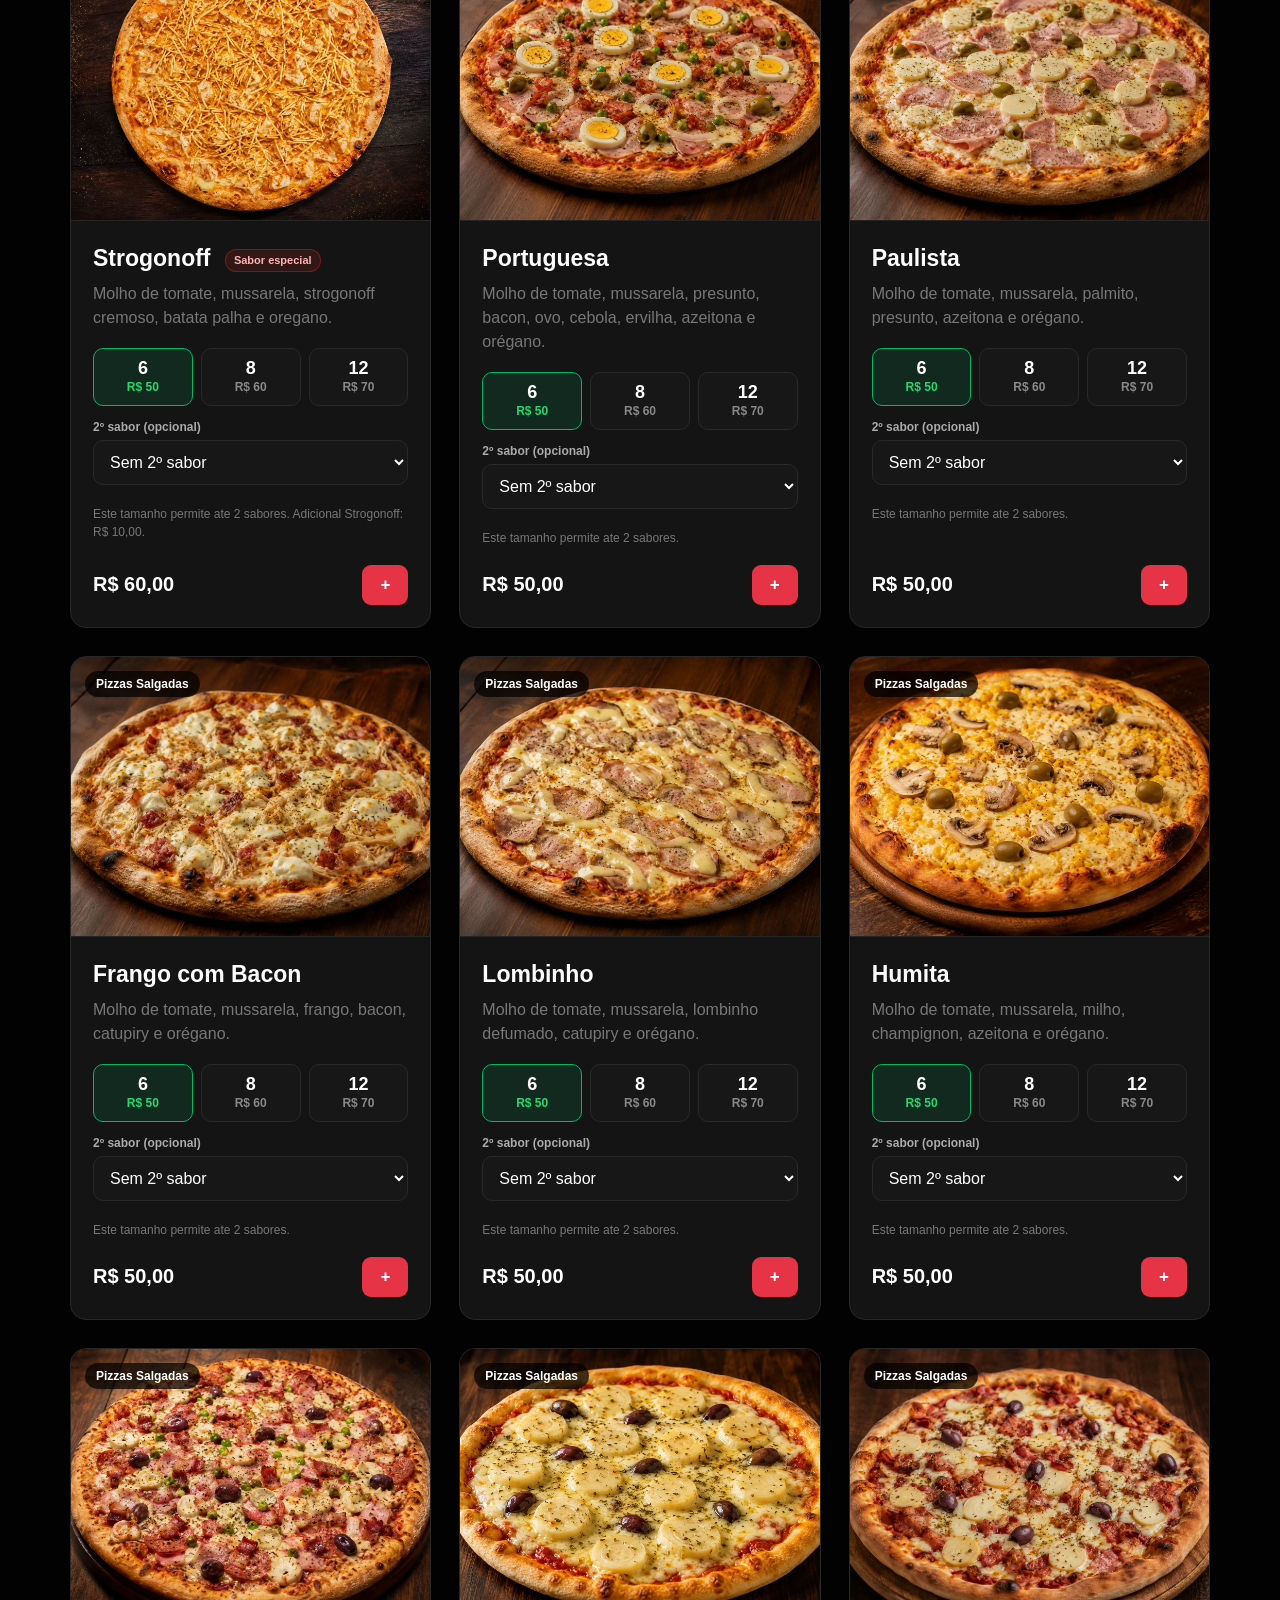
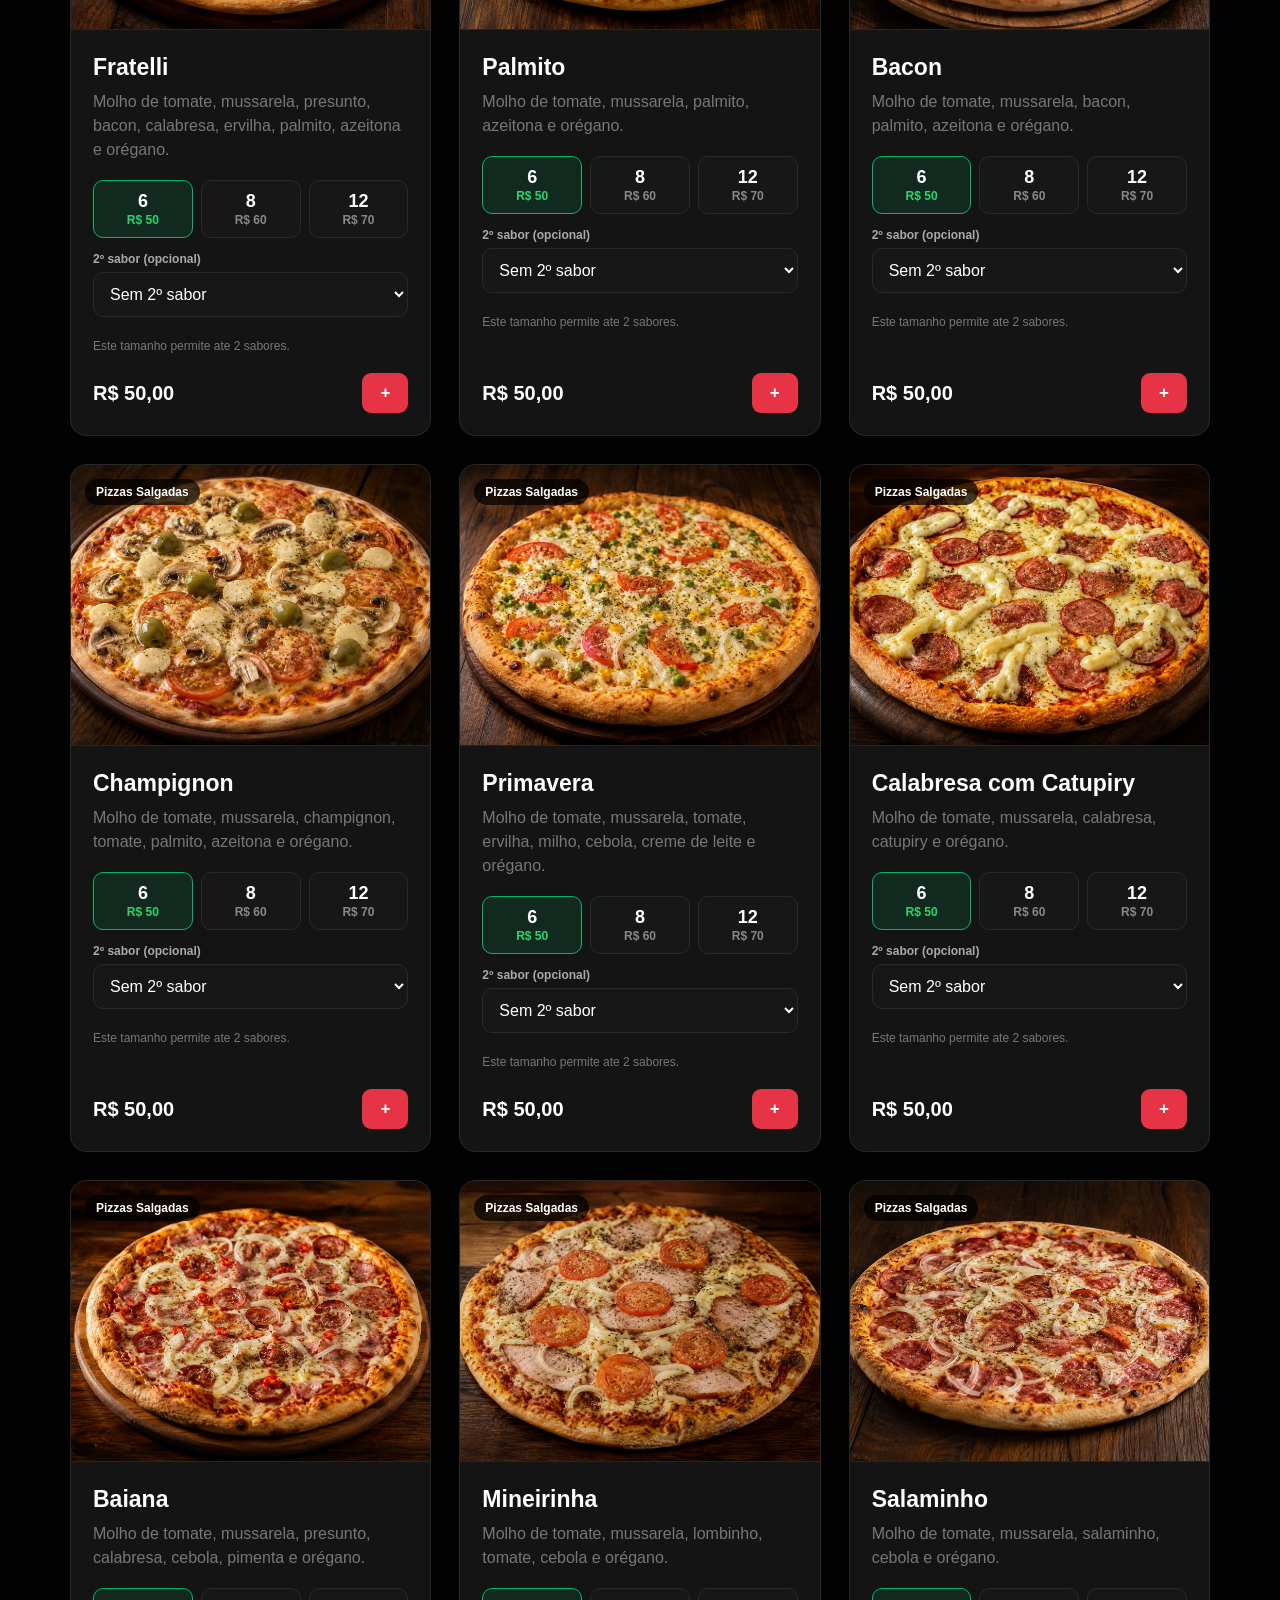
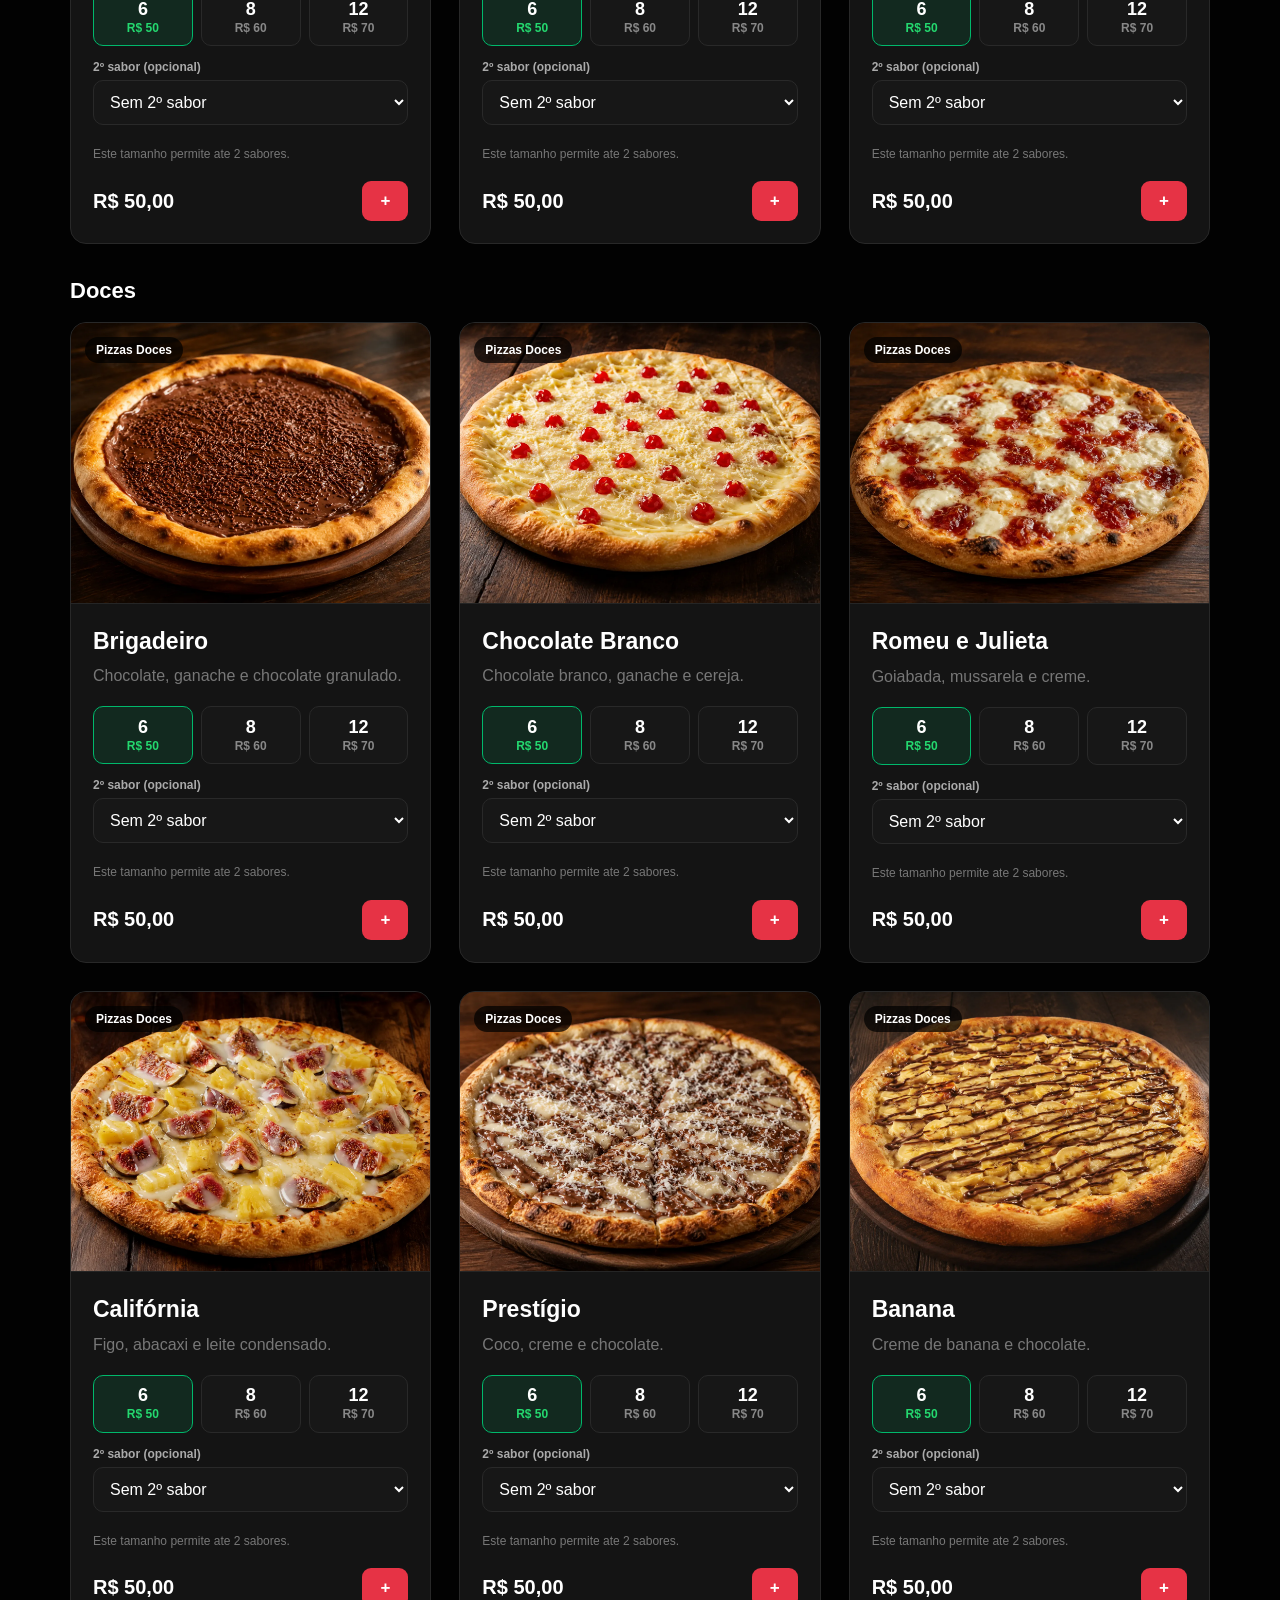
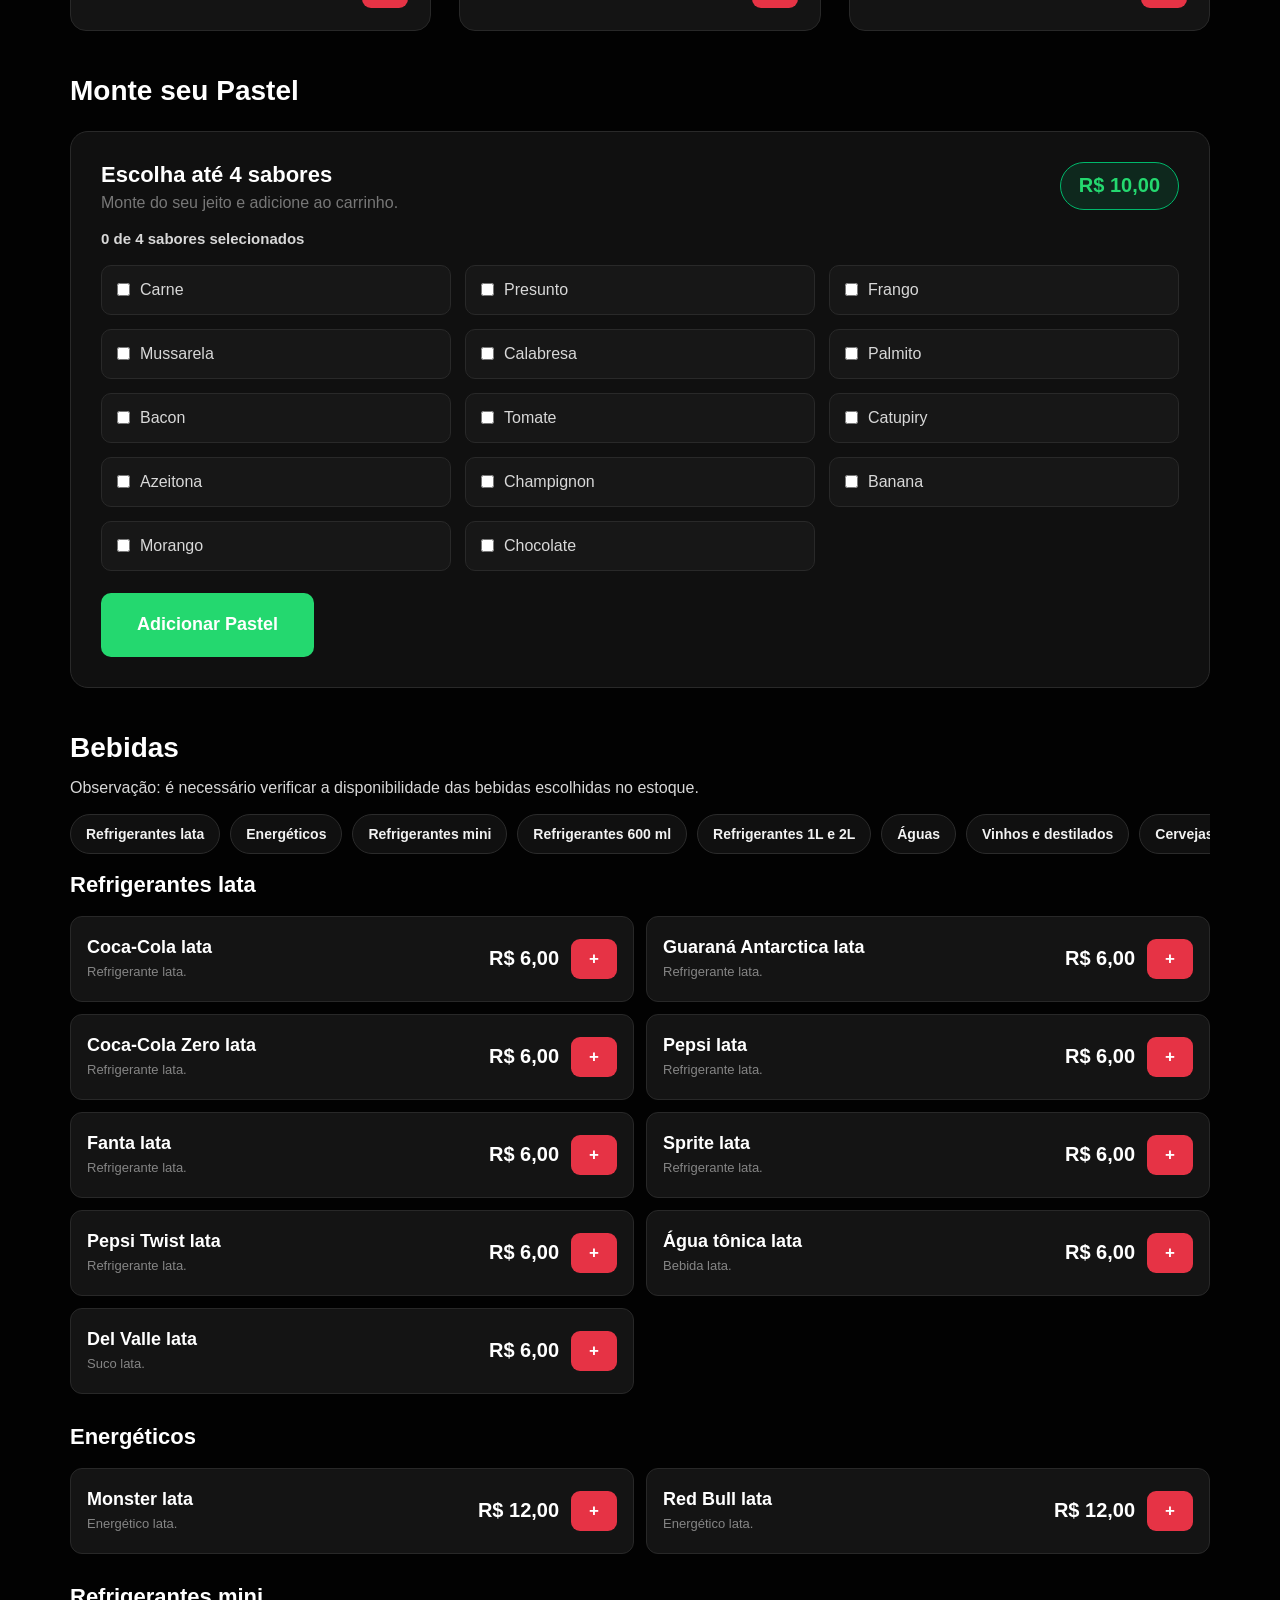
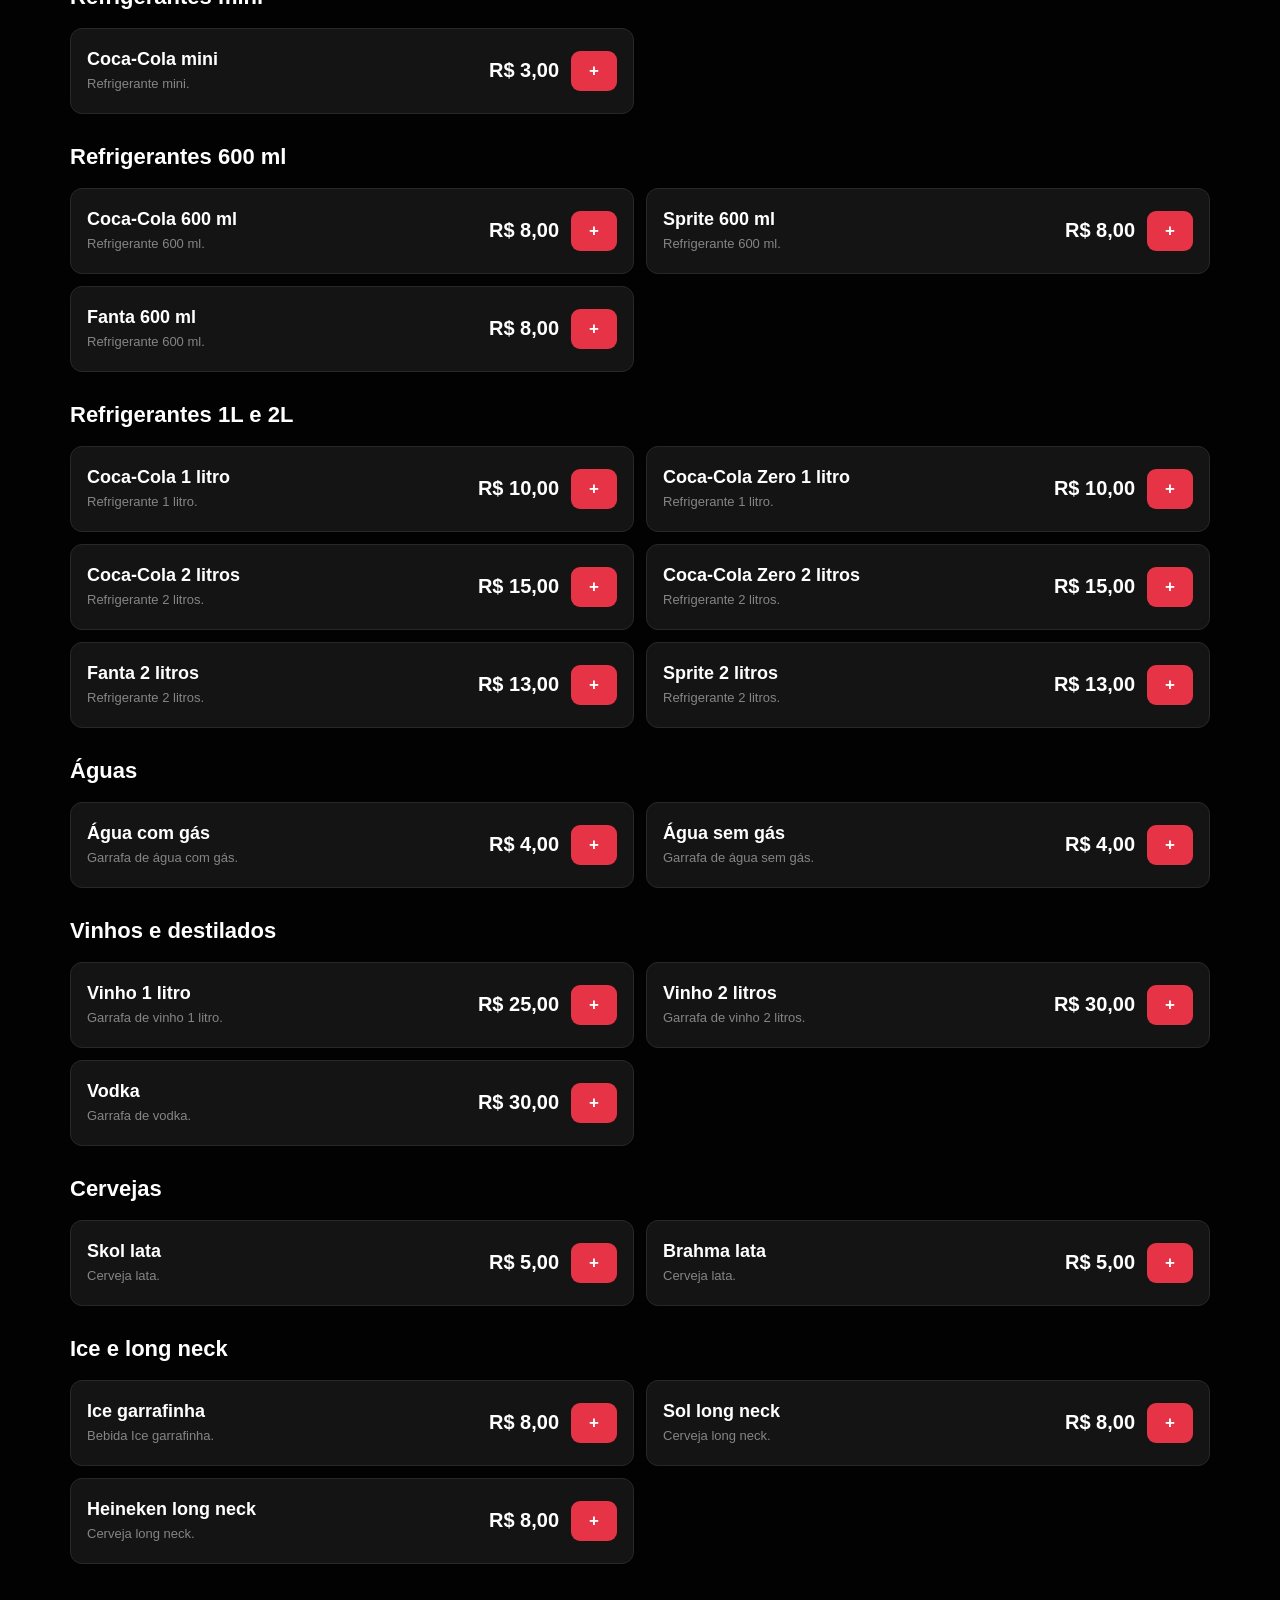
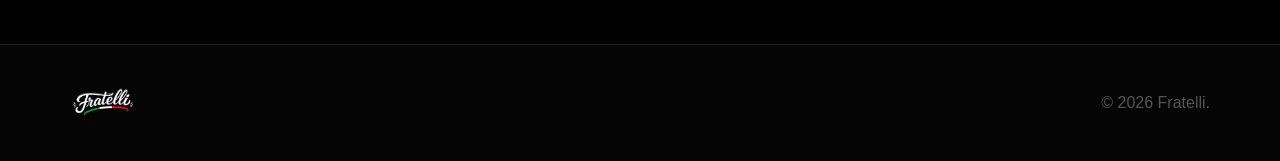
==== commit c75ca13b: "finalizações" ====
--- a/cardapio.html
+++ b/cardapio.html
@@ -129,7 +129,7 @@
 
     <section id="bebidas-section" class="menu-section">
       <h2 class="category-title">Bebidas</h2>
-      <p class="product-meta beverage-stock-note">Observacao: e necessario verificar a disponibilidade das bebidas escolhidas no estoque.</p>
+      <p class="product-meta beverage-stock-note">Observação: é necessário verificar a disponibilidade das bebidas escolhidas no estoque.</p>
       <nav id="bebidas-nav" class="drink-sections" aria-label="Tipos de bebidas"></nav>
       <div id="bebidas" class="drinks-wrapper"></div>
     </section>
